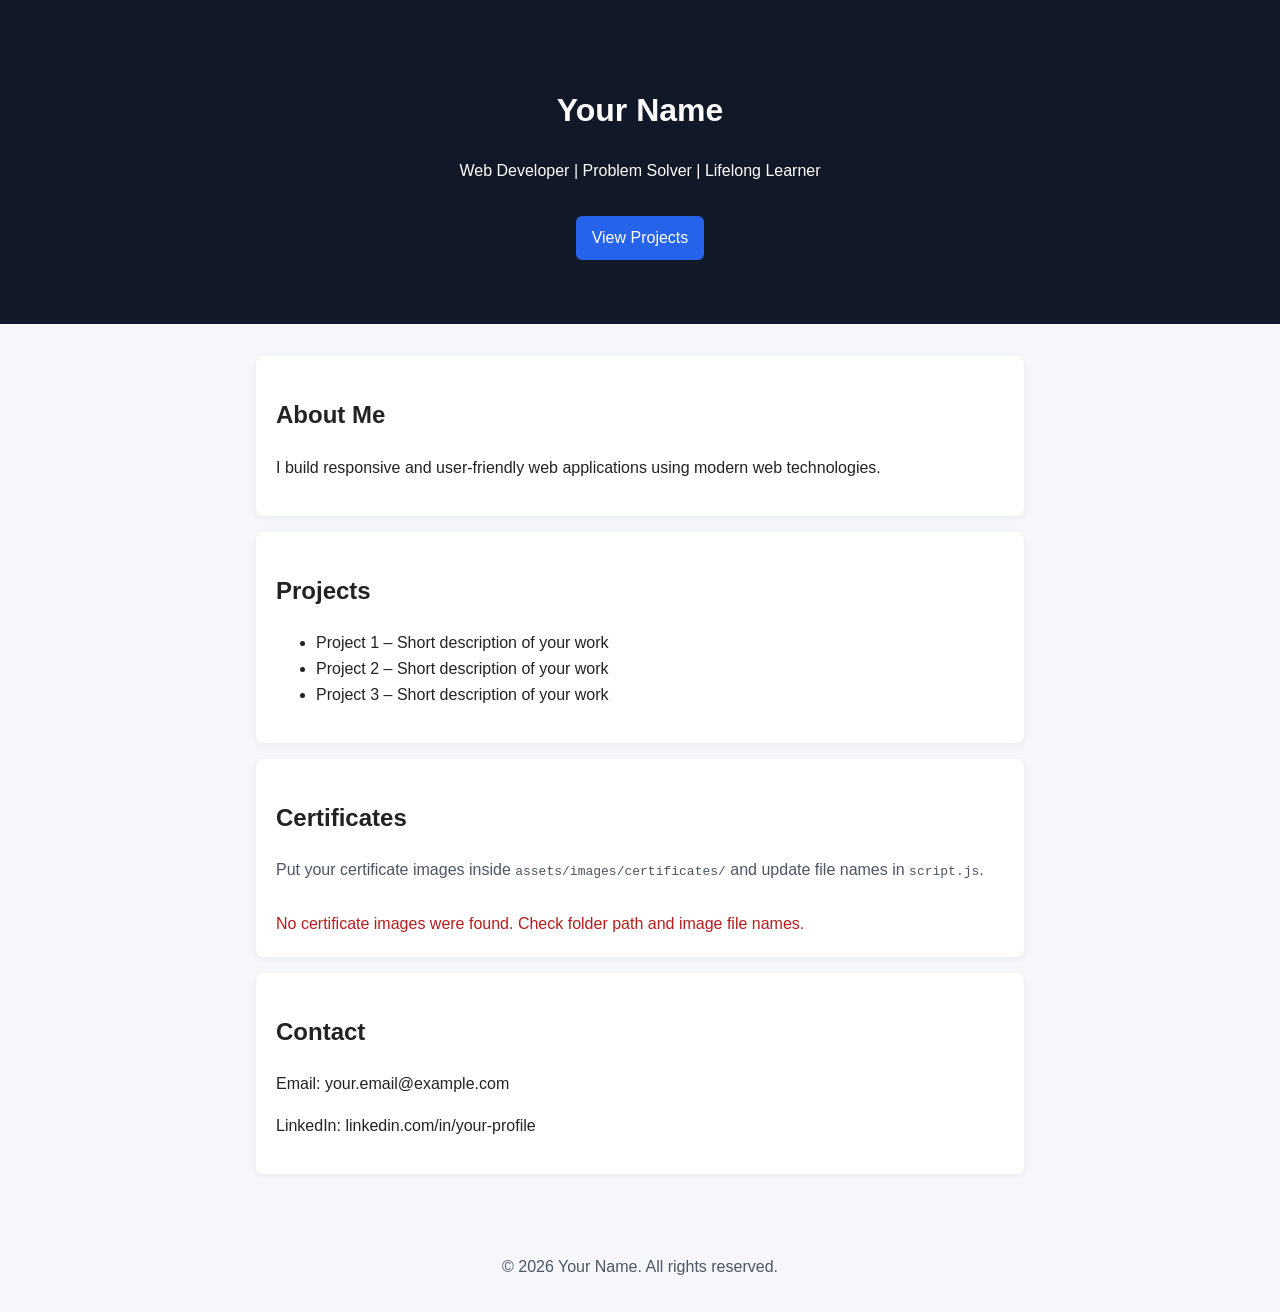
==== index.html @ fcb774af "fix: use dedicated certificate images folder and dynamic loading Co-authored-by: w3-sahilkumar <2893" ====
<!DOCTYPE html>
<html lang="en">
  <head>
    <meta charset="UTF-8" />
    <meta name="viewport" content="width=device-width, initial-scale=1.0" />
    <title>My Portfolio</title>
    <link rel="stylesheet" href="style.css" />
  </head>
  <body>
    <header class="hero">
      <h1>Your Name</h1>
      <p>Web Developer | Problem Solver | Lifelong Learner</p>
      <a class="button" href="#projects">View Projects</a>
    </header>

    <main>
      <section id="about" class="section">
        <h2>About Me</h2>
        <p>
          I build responsive and user-friendly web applications using modern web
          technologies.
        </p>
      </section>

      <section id="projects" class="section">
        <h2>Projects</h2>
        <ul>
          <li>Project 1 – Short description of your work</li>
          <li>Project 2 – Short description of your work</li>
          <li>Project 3 – Short description of your work</li>
        </ul>
      </section>

      <section id="certificates" class="section">
        <h2>Certificates</h2>
        <p class="certificate-note">
          Put your certificate images inside
          <code>assets/images/certificates/</code> and update file names in
          <code>script.js</code>.
        </p>
        <div id="certificate-list" class="certificate-list"></div>
        <p id="certificate-empty" class="certificate-empty" hidden>
          No certificate images were found. Check folder path and image file
          names.
        </p>
      </section>

      <section id="contact" class="section">
        <h2>Contact</h2>
        <p>Email: your.email@example.com</p>
        <p>LinkedIn: linkedin.com/in/your-profile</p>
      </section>
    </main>

    <footer>
      <p>&copy; <span id="year"></span> Your Name. All rights reserved.</p>
    </footer>

    <script src="script.js"></script>
  </body>
</html>
---- style.css ----
:root {
  color-scheme: light;
}

* {
  box-sizing: border-box;
}

body {
  margin: 0;
  font-family: Arial, sans-serif;
  line-height: 1.6;
  color: #222;
  background: #f6f7fb;
}

.hero {
  text-align: center;
  padding: 4rem 1rem;
  background: #111827;
  color: #fff;
}

.button {
  display: inline-block;
  margin-top: 1rem;
  padding: 0.6rem 1rem;
  background: #2563eb;
  color: #fff;
  text-decoration: none;
  border-radius: 6px;
}

main {
  max-width: 800px;
  margin: 0 auto;
  padding: 2rem 1rem;
}

.section {
  background: #fff;
  padding: 1.25rem;
  border-radius: 8px;
  margin-bottom: 1rem;
  box-shadow: 0 2px 8px rgba(0, 0, 0, 0.05);
}

.certificate-image {
  width: 100%;
  max-width: 700px;
  height: auto;
  display: block;
  margin-top: 0.75rem;
  border: 1px solid #d1d5db;
  border-radius: 8px;
}

.certificate-note {
  margin: 0.5rem 0 1rem;
  color: #4b5563;
}

.certificate-list {
  display: grid;
  gap: 1rem;
}

.certificate-empty {
  margin: 0.75rem 0 0;
  color: #b91c1c;
}

footer {
  text-align: center;
  padding: 1rem;
  color: #4b5563;
}
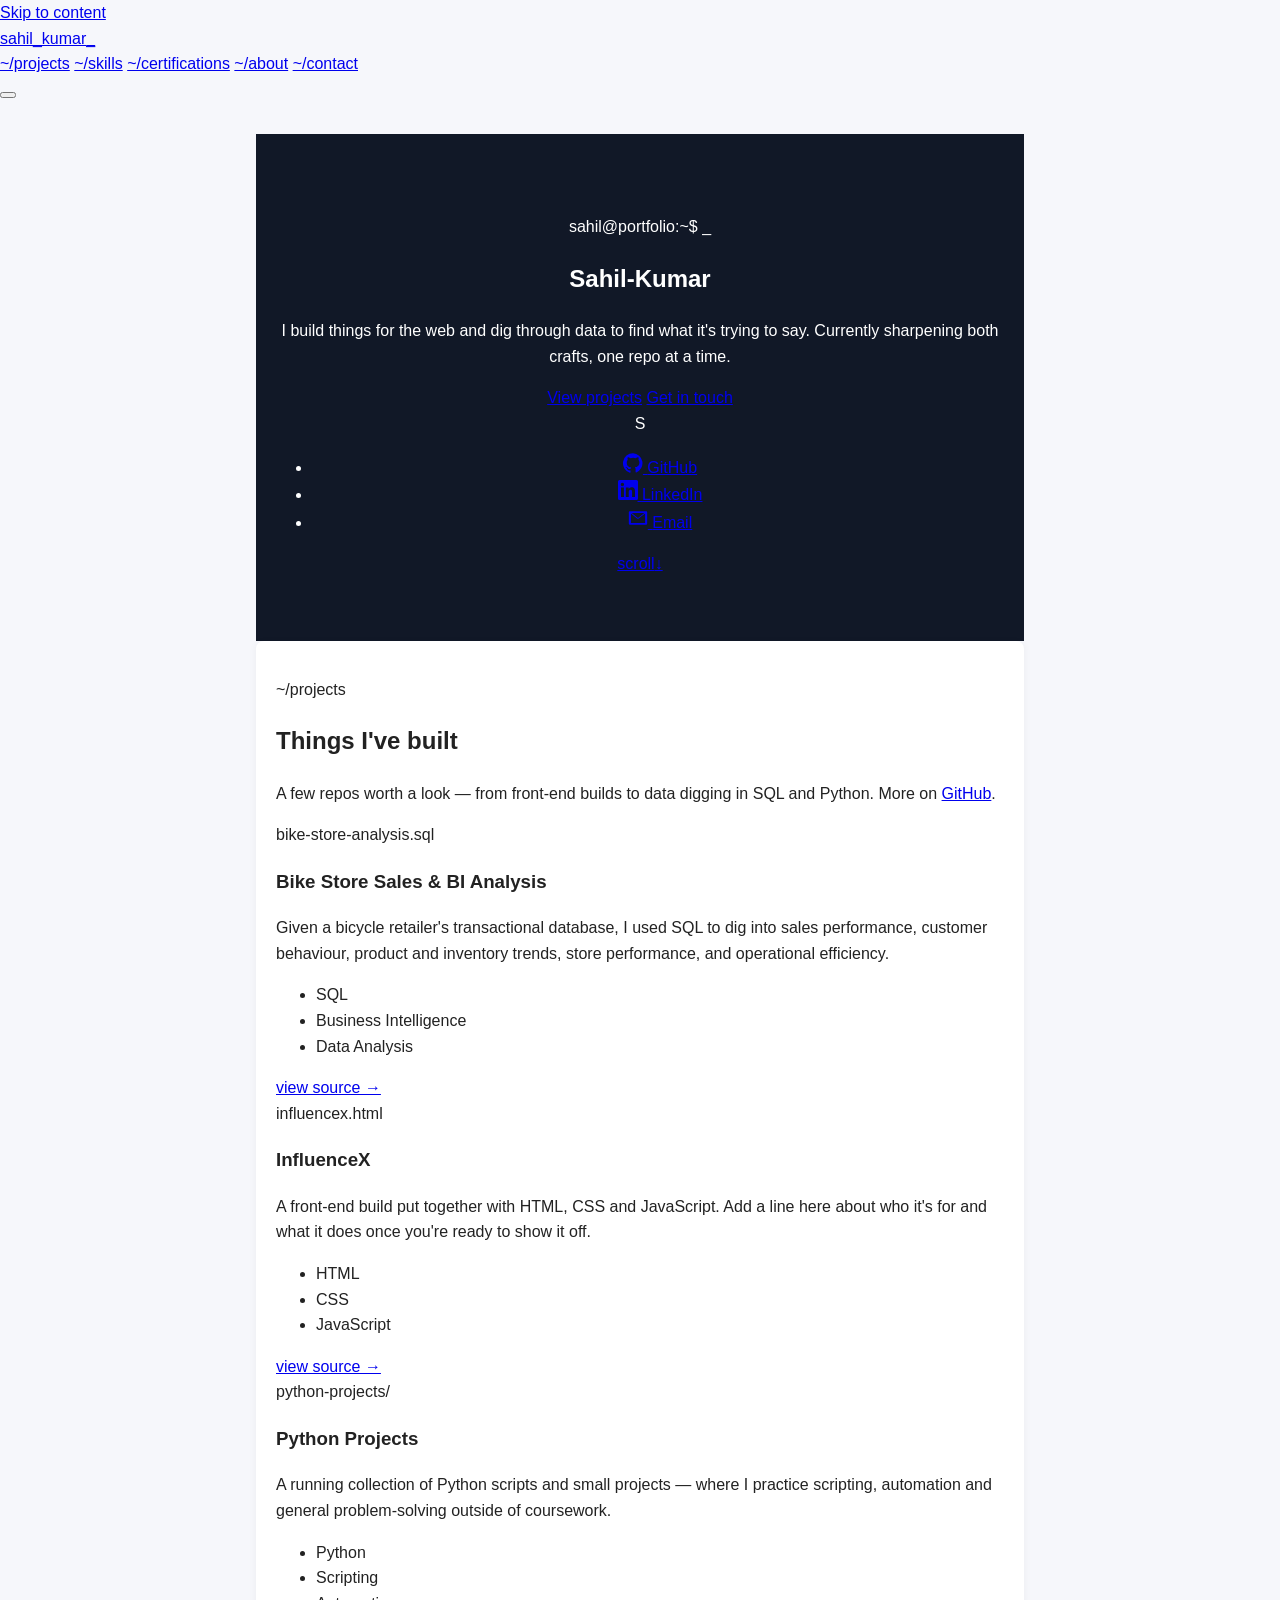
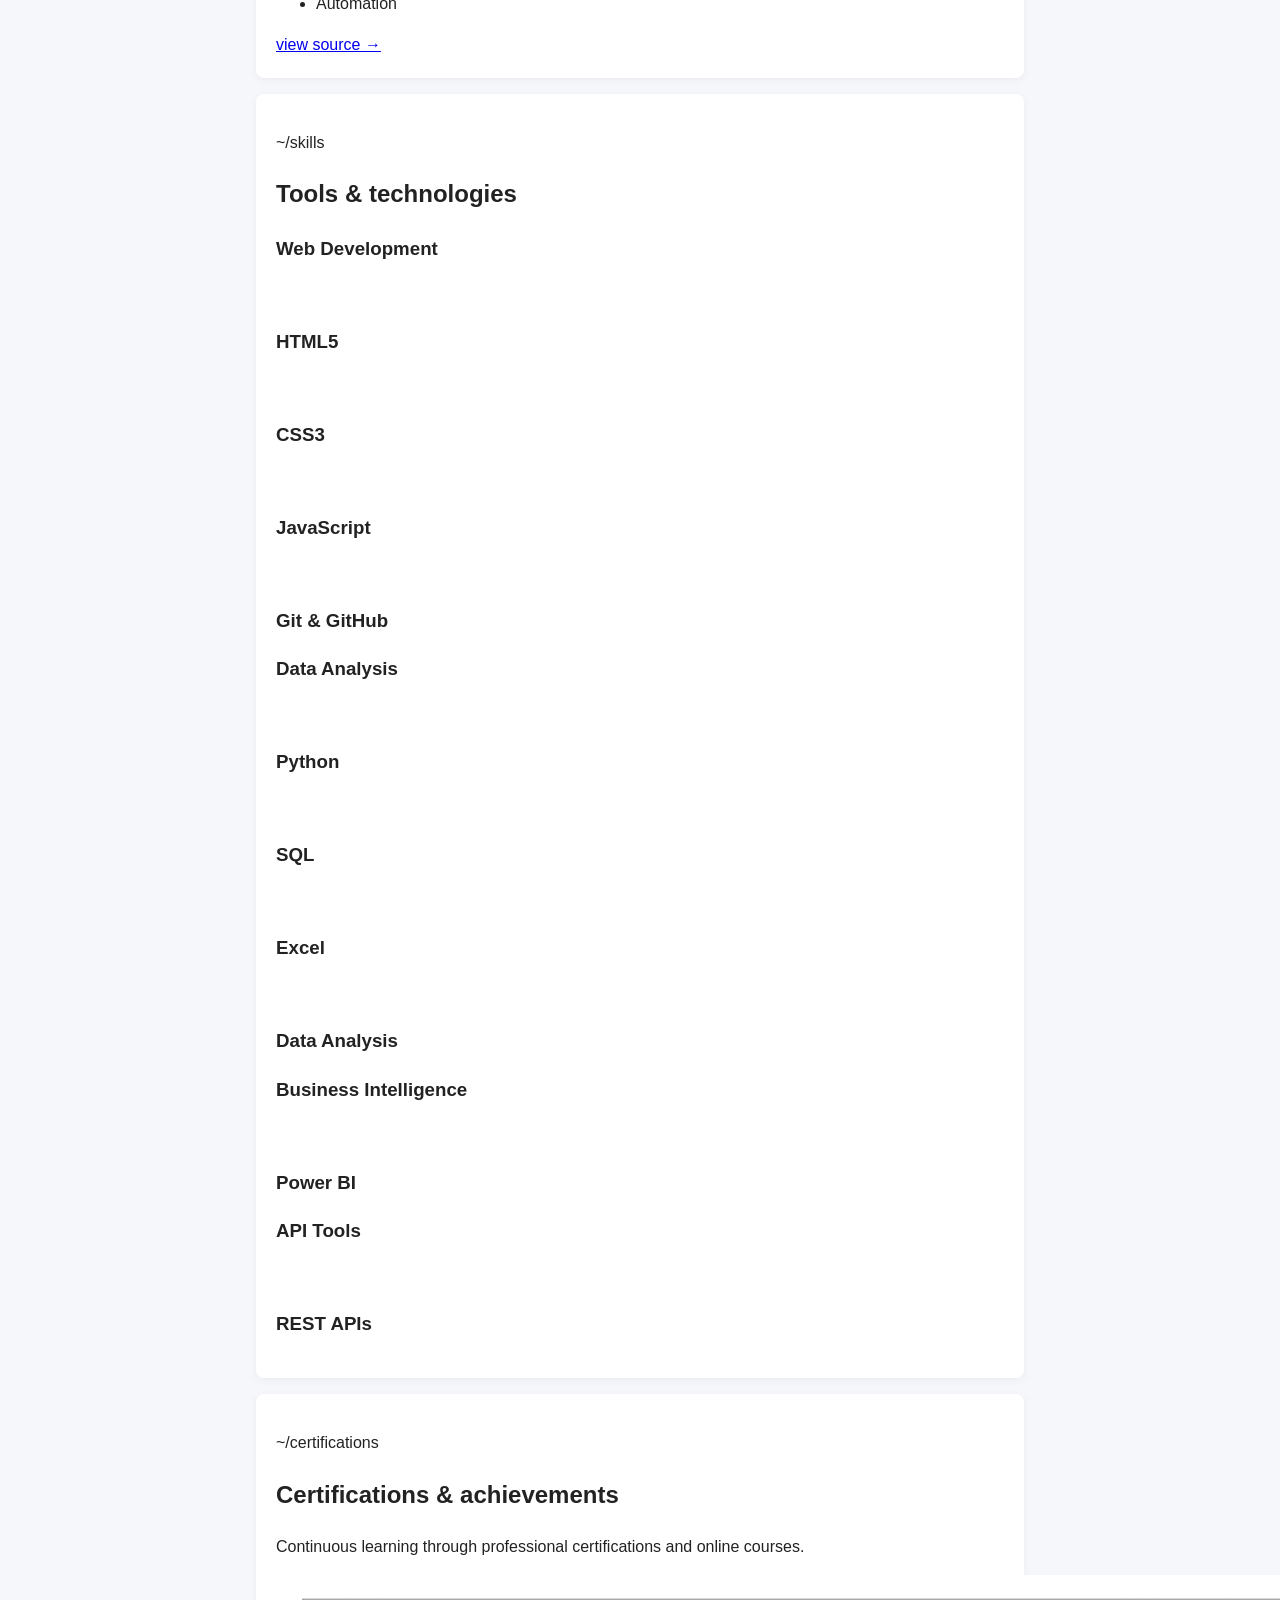
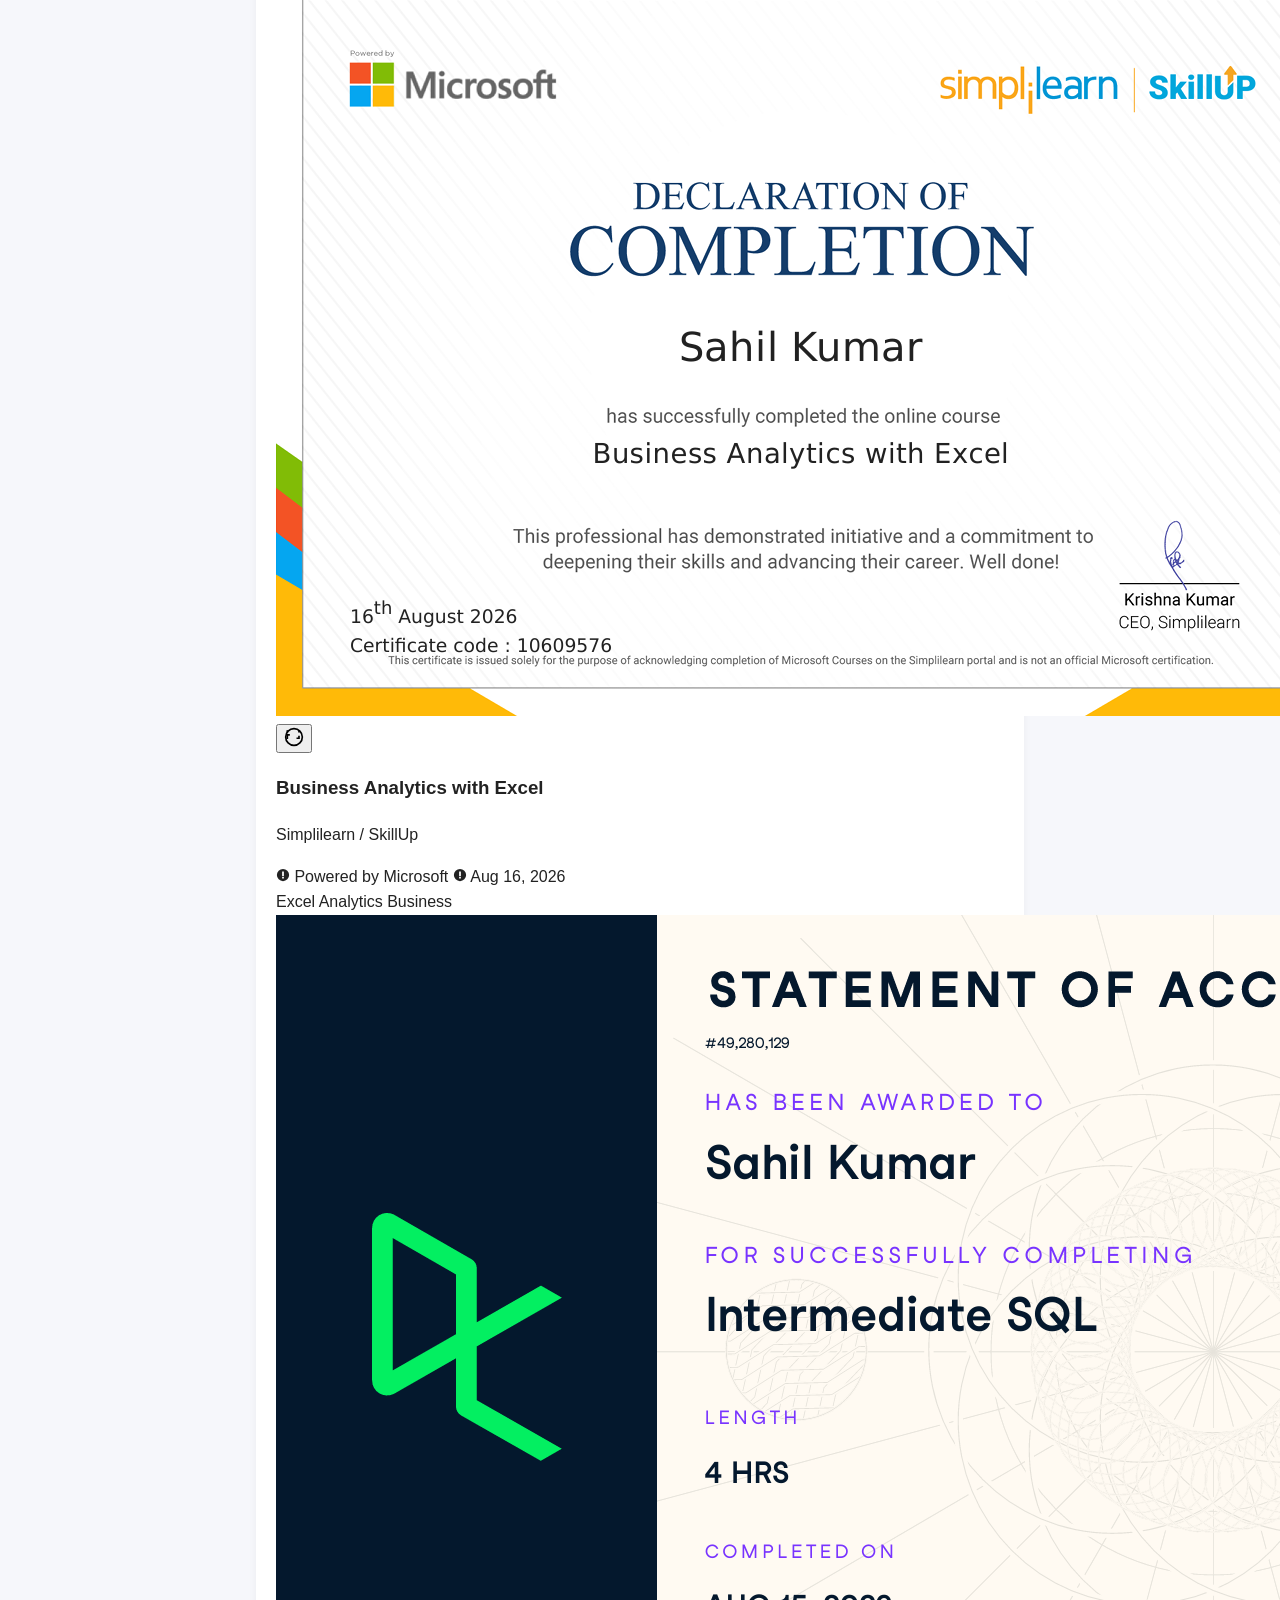
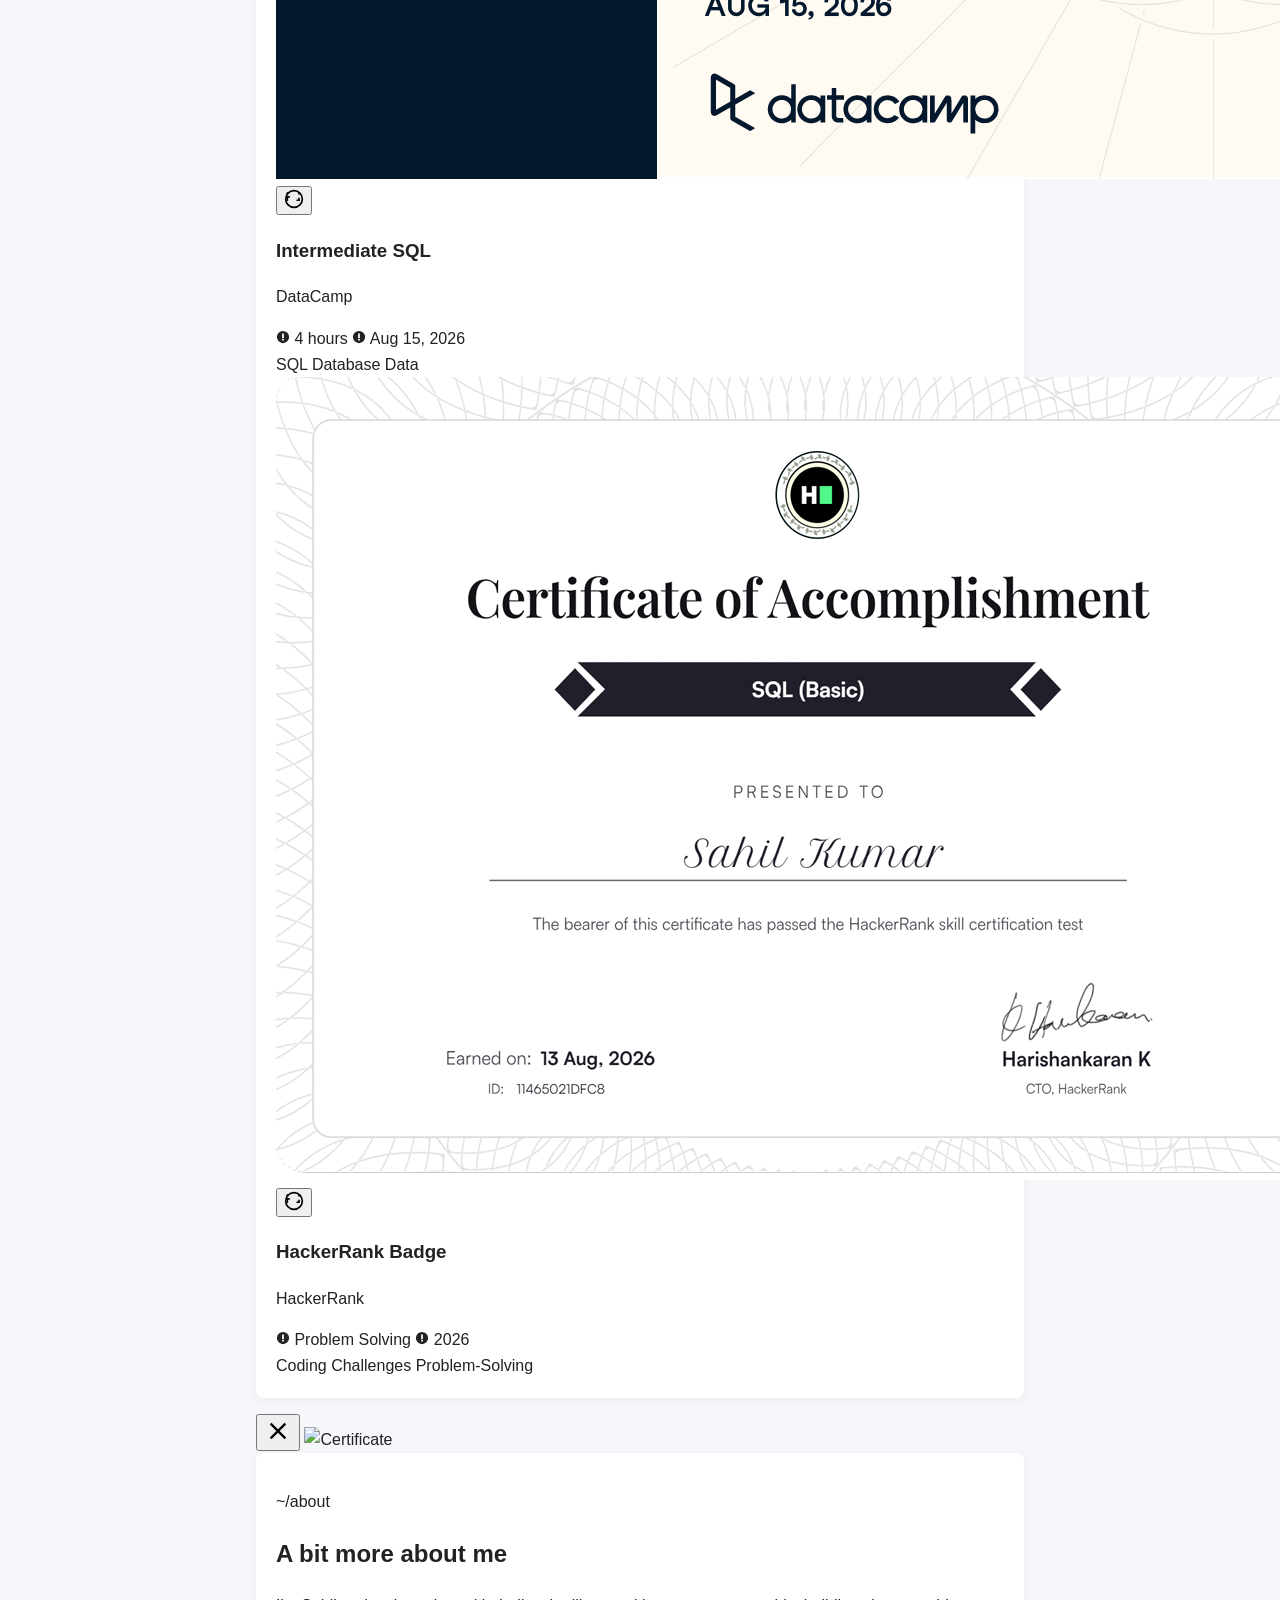
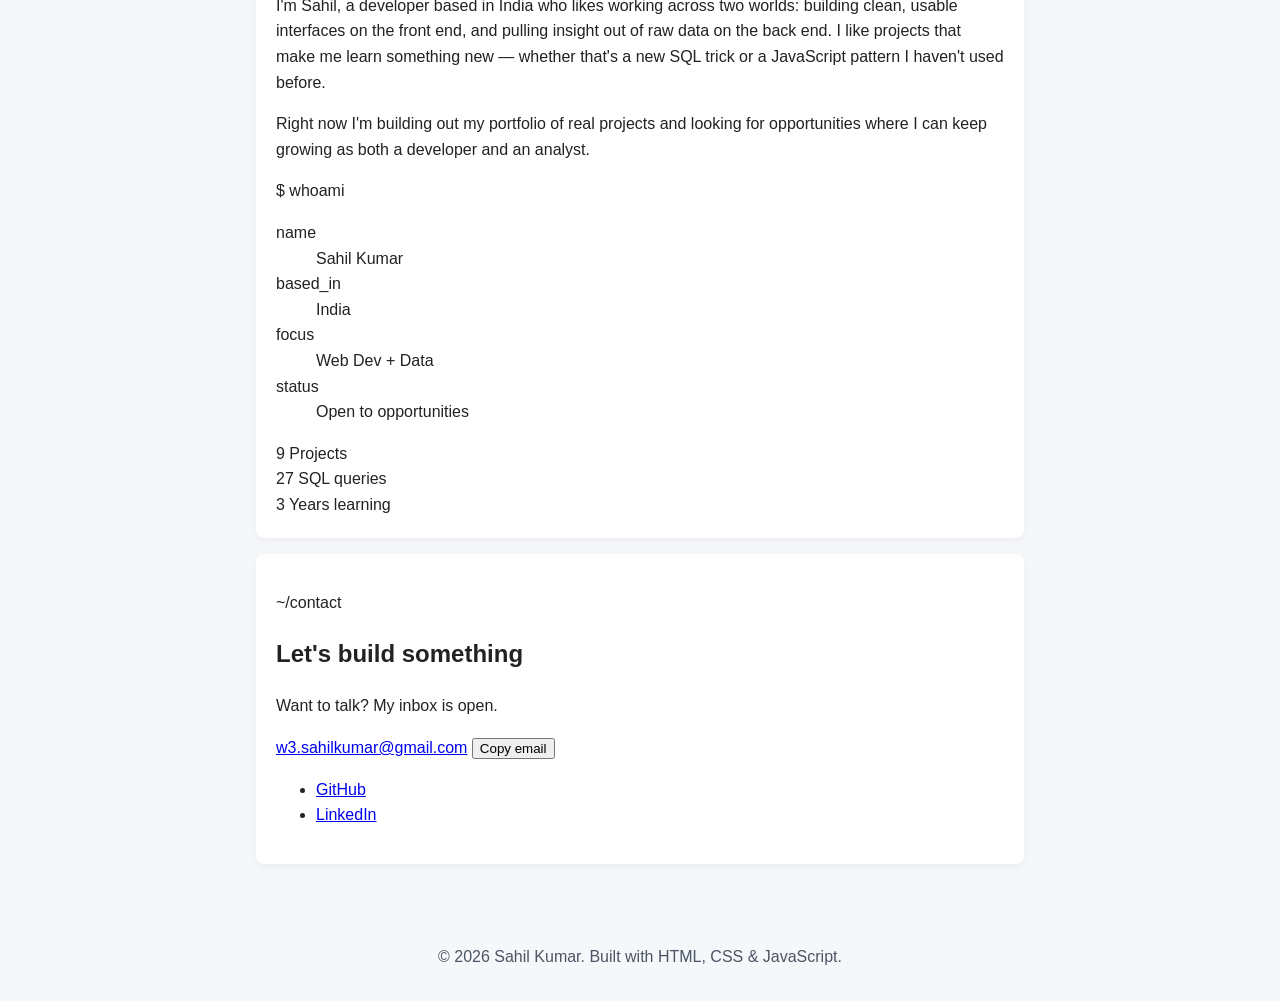
==== commit ee0e23cd: "Update index.html" ====
--- a/index.html
+++ b/index.html
@@ -1,61 +1,499 @@
-<!DOCTYPE html>
-<html lang="en">
-  <head>
-    <meta charset="UTF-8" />
-    <meta name="viewport" content="width=device-width, initial-scale=1.0" />
-    <title>My Portfolio</title>
-    <link rel="stylesheet" href="style.css" />
-  </head>
-  <body>
-    <header class="hero">
-      <h1>Your Name</h1>
-      <p>Web Developer | Problem Solver | Lifelong Learner</p>
-      <a class="button" href="#projects">View Projects</a>
-    </header>
-
-    <main>
-      <section id="about" class="section">
-        <h2>About Me</h2>
-        <p>
-          I build responsive and user-friendly web applications using modern web
-          technologies.
-        </p>
-      </section>
-
-      <section id="projects" class="section">
-        <h2>Projects</h2>
-        <ul>
-          <li>Project 1 – Short description of your work</li>
-          <li>Project 2 – Short description of your work</li>
-          <li>Project 3 – Short description of your work</li>
-        </ul>
-      </section>
-
-      <section id="certificates" class="section">
-        <h2>Certificates</h2>
-        <p class="certificate-note">
-          Put your certificate images inside
-          <code>assets/images/certificates/</code> and update file names in
-          <code>script.js</code>.
-        </p>
-        <div id="certificate-list" class="certificate-list"></div>
-        <p id="certificate-empty" class="certificate-empty" hidden>
-          No certificate images were found. Check folder path and image file
-          names.
-        </p>
-      </section>
-
-      <section id="contact" class="section">
-        <h2>Contact</h2>
-        <p>Email: your.email@example.com</p>
-        <p>LinkedIn: linkedin.com/in/your-profile</p>
-      </section>
-    </main>
-
-    <footer>
-      <p>&copy; <span id="year"></span> Your Name. All rights reserved.</p>
-    </footer>
-
-    <script src="script.js"></script>
-  </body>
-</html>
+<!DOCTYPE html>
+<html lang="en">
+<head>
+  <meta charset="UTF-8" />
+  <meta name="viewport" content="width=device-width, initial-scale=1.0" />
+  <title>Sahil Kumar — Data Enthusiast</title>
+  <meta name="description" content="Portfolio of Sahil Kumar — web developer and aspiring data analyst. Projects in HTML, Python and SQL." />
+
+  <!-- Fonts: Space Grotesk (display), Inter (body), IBM Plex Mono (terminal / labels) -->
+  <link rel="preconnect" href="https://fonts.googleapis.com">
+  <link rel="preconnect" href="https://fonts.gstatic.com" crossorigin>
+  <link href="https://fonts.googleapis.com/css2?family=Space+Grotesk:wght@500;600;700&family=Inter:wght@400;500;600&family=IBM+Plex+Mono:wght@400;500;600&display=swap" rel="stylesheet">
+
+  <link rel="icon" type="image/png" href="favicon.png" />
+  <link rel="apple-touch-icon" href="favicon.png" />
+  <link rel="stylesheet" href="style.css" />
+</head>
+<body>
+
+  <!-- Skip link for keyboard / screen-reader users -->
+  <a class="skip-link" href="#main">Skip to content</a>
+
+  <!-- ============ NAV ============ -->
+  <header class="nav" id="nav">
+    <div class="nav__inner">
+      <a href="#top" class="nav__logo" aria-label="Sahil Kumar, back to top">sahil_kumar<span class="cursor">_</span></a>
+
+      <nav class="nav__links" id="navLinks" aria-label="Primary">
+        <a href="#projects" class="nav__link">~/projects</a>
+        <a href="#skills" class="nav__link">~/skills</a>
+        <a href="#certifications" class="nav__link">~/certifications</a>
+        <a href="#about" class="nav__link">~/about</a>
+        <a href="#contact" class="nav__link">~/contact</a>
+      </nav>
+
+      <button class="nav__toggle" id="navToggle" aria-expanded="false" aria-controls="navLinks" aria-label="Toggle menu">
+        <span></span><span></span><span></span>
+      </button>
+    </div>
+  </header>
+
+  <main id="main">
+
+    <!-- ============ HERO ============ -->
+    <section class="hero" id="top">
+      <div class="hero__inner">
+        <div class="hero__content">
+          <p class="hero__prompt font-mono">
+            <span class="hero__prompt-user">sahil@portfolio</span><span class="hero__prompt-sep">:~$</span>
+            <span id="typedRole"></span><span class="cursor cursor--blink" aria-hidden="true">_</span>
+          </p>
+
+          <h1 class="hero__name">Sahil-Kumar</h1>
+
+          <p class="hero__tagline">
+            I build things for the web and dig through data to find what it's
+            trying to say. Currently sharpening both crafts, one repo at a time.
+          </p>
+
+          <div class="hero__actions">
+            <a href="#projects" class="btn btn--primary">View projects</a>
+            <a href="#contact" class="btn btn--ghost">Get in touch</a>
+          </div>
+        </div>
+
+        <div class="hero__visual reveal" aria-label="Profile picture section">
+          <div class="profile-card" aria-label="Sahil Kumar monogram placeholder">
+            <div class="profile-glow"></div>
+            <div class="profile-monogram" aria-hidden="true">S</div>
+          </div>
+        </div>
+      </div>
+
+      <div class="hero__footer">
+        <ul class="social-row" aria-label="Social links">
+          <li>
+            <a href="https://github.com/w3-sahilkumar" target="_blank" rel="noopener noreferrer" aria-label="GitHub profile">
+              <svg viewBox="0 0 24 24" width="20" height="20" aria-hidden="true"><path fill="currentColor" d="M12 .3a12 12 0 0 0-3.8 23.4c.6.1.8-.3.8-.6v-2.2c-3.3.7-4-1.6-4-1.6-.6-1.4-1.4-1.8-1.4-1.8-1.1-.8.1-.8.1-.8 1.2.1 1.9 1.3 1.9 1.3 1.1 1.9 2.9 1.3 3.6 1 .1-.8.4-1.3.7-1.6-2.6-.3-5.4-1.4-5.4-6a4.6 4.6 0 0 1 1.2-3.2 4.3 4.3 0 0 1 .1-3.2s1-.3 3.3 1.2a11.3 11.3 0 0 1 6 0c2.3-1.5 3.3-1.2 3.3-1.2.6 1.6.2 2.7.1 3 .8.8 1.2 1.9 1.2 3.2 0 4.6-2.8 5.7-5.5 6 .5.4.9 1.1.9 2.3v3.3c0 .3.2.7.8.6A12 12 0 0 0 12 .3Z"/></svg>
+              <span class="sr-only">GitHub</span>
+            </a>
+          </li>
+          <li>
+            <a href="https://www.linkedin.com/in/sahil-kumar-87b26b245/" target="_blank" rel="noopener noreferrer" aria-label="LinkedIn profile">
+              <svg viewBox="0 0 24 24" width="20" height="20" aria-hidden="true"><path fill="currentColor" d="M20.4 20.4h-3.5v-5.6c0-1.3 0-3-1.9-3s-2.1 1.4-2.1 2.9v5.7H9.4V9h3.4v1.6h.1a3.7 3.7 0 0 1 3.3-1.8c3.5 0 4.2 2.3 4.2 5.4v6.2ZM5.3 7.4a2 2 0 1 1 0-4.1 2 2 0 0 1 0 4Zm1.8 13H3.6V9h3.5v11.4ZM22.2 0H1.8A1.8 1.8 0 0 0 0 1.8v20.4A1.8 1.8 0 0 0 1.8 24h20.4a1.8 1.8 0 0 0 1.8-1.8V1.8A1.8 1.8 0 0 0 22.2 0Z"/></svg>
+              <span class="sr-only">LinkedIn</span>
+            </a>
+          </li>
+          <li>
+            <a href="mailto:w3.sahilkumar@gmail.com" aria-label="Send an email">
+              <svg viewBox="0 0 24 24" width="20" height="20" aria-hidden="true"><path fill="currentColor" d="M2 4h20a1 1 0 0 1 1 1v14a1 1 0 0 1-1 1H2a1 1 0 0 1-1-1V5a1 1 0 0 1 1-1Zm1.5 2.7V18h17V6.7l-8.1 6.1a1 1 0 0 1-1.2 0l-7.7-6.1Zm1-.7 7.5 6 7.6-6H4.5Z"/></svg>
+              <span class="sr-only">Email</span>
+            </a>
+          </li>
+        </ul>
+
+        <a href="#projects" class="scroll-cue font-mono" aria-hidden="true">scroll<span class="scroll-cue__arrow">↓</span></a>
+      </div>
+    </section>
+
+    <!-- ============ PROJECTS ============ -->
+    <section class="section" id="projects">
+      <div class="section__inner">
+        <p class="eyebrow font-mono">~/projects</p>
+        <h2 class="section__title">Things I've built</h2>
+        <p class="section__lede">
+          A few repos worth a look — from front-end builds to data digging in
+          SQL and Python. More on <a href="https://github.com/w3-sahilkumar" target="_blank" rel="noopener noreferrer">GitHub</a>.
+        </p>
+
+        <div class="project-grid">
+
+          <!-- Project 1 -->
+          <article class="project-card reveal">
+            <div class="project-card__bar">
+              <span class="dot dot--red"></span><span class="dot dot--amber"></span><span class="dot dot--green"></span>
+              <span class="project-card__filename font-mono">bike-store-analysis.sql</span>
+            </div>
+            <div class="project-card__body">
+              <h3 class="project-card__title">Bike Store Sales &amp; BI Analysis</h3>
+              <p class="project-card__desc">
+                Given a bicycle retailer's transactional database, I used SQL
+                to dig into sales performance, customer behaviour, product
+                and inventory trends, store performance, and operational
+                efficiency.
+              </p>
+              <ul class="tag-list" aria-label="Technologies used">
+                <li class="tag">SQL</li>
+                <li class="tag">Business Intelligence</li>
+                <li class="tag">Data Analysis</li>
+              </ul>
+              <a class="project-card__link font-mono" href="https://github.com/w3-sahilkumar/Bike-Store-Sales-and-Business-Intelligence-Analysis" target="_blank" rel="noopener noreferrer">
+                view source →
+              </a>
+            </div>
+          </article>
+
+          <!-- Project 2 -->
+          <article class="project-card reveal">
+            <div class="project-card__bar">
+              <span class="dot dot--red"></span><span class="dot dot--amber"></span><span class="dot dot--green"></span>
+              <span class="project-card__filename font-mono">influencex.html</span>
+            </div>
+            <div class="project-card__body">
+              <h3 class="project-card__title">InfluenceX</h3>
+              <p class="project-card__desc">
+                <!-- EDIT: swap in a real description of what this project does -->
+                A front-end build put together with HTML, CSS and
+                JavaScript. Add a line here about who it's for and what it
+                does once you're ready to show it off.
+              </p>
+              <ul class="tag-list" aria-label="Technologies used">
+                <li class="tag">HTML</li>
+                <li class="tag">CSS</li>
+                <li class="tag">JavaScript</li>
+              </ul>
+              <a class="project-card__link font-mono" href="https://github.com/w3-sahilkumar/influencex" target="_blank" rel="noopener noreferrer">
+                view source →
+              </a>
+            </div>
+          </article>
+
+          <!-- Project 3 -->
+          <article class="project-card reveal">
+            <div class="project-card__bar">
+              <span class="dot dot--red"></span><span class="dot dot--amber"></span><span class="dot dot--green"></span>
+              <span class="project-card__filename font-mono">python-projects/</span>
+            </div>
+            <div class="project-card__body">
+              <h3 class="project-card__title">Python Projects</h3>
+              <p class="project-card__desc">
+                A running collection of Python scripts and small projects —
+                where I practice scripting, automation and general
+                problem-solving outside of coursework.
+              </p>
+              <ul class="tag-list" aria-label="Technologies used">
+                <li class="tag">Python</li>
+                <li class="tag">Scripting</li>
+                <li class="tag">Automation</li>
+              </ul>
+              <a class="project-card__link font-mono" href="https://github.com/w3-sahilkumar/python-projects" target="_blank" rel="noopener noreferrer">
+                view source →
+              </a>
+            </div>
+          </article>
+
+          <!--
+            EDIT: to add another project card, copy an <article class="project-card reveal">
+            block above and update the filename, title, description, tags and link.
+          -->
+
+        </div>
+      </div>
+    </section>
+
+    <!-- ============ SKILLS ============ -->
+    <section class="section section--muted" id="skills">
+      <div class="section__inner">
+        <p class="eyebrow font-mono">~/skills</p>
+        <h2 class="section__title">Tools &amp; technologies</h2>
+
+        <div class="tools-grid">
+          <h3 class="tools-group-title">Web Development</h3>
+          <div class="tool-card reveal">
+            <div class="tool-card__icon">
+              <img src="https://cdn.simpleicons.org/html5/E34F26" alt="" aria-hidden="true" />
+            </div>
+            <h3 class="tool-card__name">HTML5</h3>
+          </div>
+
+          <div class="tool-card reveal">
+            <div class="tool-card__icon">
+              <img src="https://cdn.jsdelivr.net/gh/devicons/devicon@latest/icons/css3/css3-original.svg" alt="" aria-hidden="true" />
+            </div>
+            <h3 class="tool-card__name">CSS3</h3>
+          </div>
+
+          <div class="tool-card reveal">
+            <div class="tool-card__icon">
+              <img src="https://cdn.simpleicons.org/javascript/F7DF1E" alt="" aria-hidden="true" />
+            </div>
+            <h3 class="tool-card__name">JavaScript</h3>
+          </div>
+
+          <div class="tool-card reveal">
+            <div class="tool-card__icon">
+              <img src="https://cdn.simpleicons.org/github/FFFFFF" alt="" aria-hidden="true" />
+            </div>
+            <h3 class="tool-card__name">Git &amp; GitHub</h3>
+          </div>
+
+          <h3 class="tools-group-title">Data Analysis</h3>
+          <div class="tool-card reveal">
+            <div class="tool-card__icon">
+              <img src="https://cdn.jsdelivr.net/gh/devicons/devicon@latest/icons/python/python-original.svg" alt="" aria-hidden="true" />
+            </div>
+            <h3 class="tool-card__name">Python</h3>
+          </div>
+
+          <div class="tool-card reveal">
+            <div class="tool-card__icon">
+              <img src="https://cdn.simpleicons.org/mysql/4479A1" alt="" aria-hidden="true" />
+            </div>
+            <h3 class="tool-card__name">SQL</h3>
+          </div>
+
+          <div class="tool-card reveal">
+            <div class="tool-card__icon">
+              <img src="https://img.icons8.com/color/96/microsoft-excel-2019--v1.png" alt="" aria-hidden="true" />
+            </div>
+            <h3 class="tool-card__name">Excel</h3>
+          </div>
+
+          <div class="tool-card reveal">
+            <div class="tool-card__icon">
+              <img src="https://cdn.simpleicons.org/pandas/6F9FD8" alt="" aria-hidden="true" />
+            </div>
+            <h3 class="tool-card__name">Data Analysis</h3>
+          </div>
+
+          <h3 class="tools-group-title">Business Intelligence</h3>
+          <div class="tool-card reveal">
+            <div class="tool-card__icon">
+              <img src="https://upload.wikimedia.org/wikipedia/commons/c/cf/New_Power_BI_Logo.svg" alt="" aria-hidden="true" />
+            </div>
+            <h3 class="tool-card__name">Power BI</h3>
+          </div>
+
+          <h3 class="tools-group-title">API Tools</h3>
+          <div class="tool-card reveal">
+            <div class="tool-card__icon">
+              <img src="https://cdn.simpleicons.org/postman/FF6C37" alt="" aria-hidden="true" />
+            </div>
+            <h3 class="tool-card__name">REST APIs</h3>
+          </div>
+        </div>
+      </div>
+    </section>
+
+    <!-- ============ CERTIFICATIONS ============ -->
+    <section class="section" id="certifications">
+      <div class="section__inner">
+        <p class="eyebrow font-mono">~/certifications</p>
+        <h2 class="section__title">Certifications &amp; achievements</h2>
+        <p class="section__lede">
+          Continuous learning through professional certifications and online courses.
+        </p>
+
+        <div class="certifications-grid">
+          <!-- Simplilearn: Business Analytics with Excel -->
+          <article class="cert-card reveal">
+            <div class="cert-card__image-container">
+              <img 
+                src="images/simplilearn-business-analytics.png" 
+                alt="Simplilearn - Business Analytics with Excel Certificate" 
+                class="cert-card__image"
+                loading="lazy"
+              />
+              <button class="cert-card__zoom-btn" aria-label="View certificate in fullscreen" title="Click to view full certificate">
+                <svg viewBox="0 0 24 24" width="20" height="20" aria-hidden="true">
+                  <path fill="currentColor" d="M17 12.5v-2h2v4h-4v-2h2zm-14-4h4v2H5v4H3v-4zm14-2h2V4h-2v2.5zM5 4v2.5H3V4h2z"/>
+                  <circle cx="12" cy="12" r="10" fill="none" stroke="currentColor" stroke-width="2"/>
+                </svg>
+              </button>
+            </div>
+            <div class="cert-card__info">
+              <h3 class="cert-card__title">Business Analytics with Excel</h3>
+              <p class="cert-card__issuer">Simplilearn / SkillUp</p>
+              <div class="cert-card__details">
+                <span class="cert-detail">
+                  <svg viewBox="0 0 16 16" width="14" height="14" aria-hidden="true"><path fill="currentColor" d="M8 1a7 7 0 1 0 0 14A7 7 0 0 0 8 1zM7 4h2v5H7V4zm0 6h2v2H7v-2z"/></svg>
+                  Powered by Microsoft
+                </span>
+                <span class="cert-detail">
+                  <svg viewBox="0 0 16 16" width="14" height="14" aria-hidden="true"><path fill="currentColor" d="M8 1a7 7 0 1 0 0 14A7 7 0 0 0 8 1zM7 4h2v5H7V4zm0 6h2v2H7v-2z"/></svg>
+                  Aug 16, 2026
+                </span>
+              </div>
+              <div class="cert-card__tags">
+                <span class="cert-badge">Excel</span>
+                <span class="cert-badge">Analytics</span>
+                <span class="cert-badge">Business</span>
+              </div>
+            </div>
+          </article>
+
+          <!-- DataCamp: Intermediate SQL -->
+          <article class="cert-card reveal">
+            <div class="cert-card__image-container">
+              <img 
+                src="images/datacamp-intermediate-sql.png" 
+                alt="DataCamp - Intermediate SQL Certificate" 
+                class="cert-card__image"
+                loading="lazy"
+              />
+              <button class="cert-card__zoom-btn" aria-label="View certificate in fullscreen" title="Click to view full certificate">
+                <svg viewBox="0 0 24 24" width="20" height="20" aria-hidden="true">
+                  <path fill="currentColor" d="M17 12.5v-2h2v4h-4v-2h2zm-14-4h4v2H5v4H3v-4zm14-2h2V4h-2v2.5zM5 4v2.5H3V4h2z"/>
+                  <circle cx="12" cy="12" r="10" fill="none" stroke="currentColor" stroke-width="2"/>
+                </svg>
+              </button>
+            </div>
+            <div class="cert-card__info">
+              <h3 class="cert-card__title">Intermediate SQL</h3>
+              <p class="cert-card__issuer">DataCamp</p>
+              <div class="cert-card__details">
+                <span class="cert-detail">
+                  <svg viewBox="0 0 16 16" width="14" height="14" aria-hidden="true"><path fill="currentColor" d="M8 1a7 7 0 1 0 0 14A7 7 0 0 0 8 1zM7 4h2v5H7V4zm0 6h2v2H7v-2z"/></svg>
+                  4 hours
+                </span>
+                <span class="cert-detail">
+                  <svg viewBox="0 0 16 16" width="14" height="14" aria-hidden="true"><path fill="currentColor" d="M8 1a7 7 0 1 0 0 14A7 7 0 0 0 8 1zM7 4h2v5H7V4zm0 6h2v2H7v-2z"/></svg>
+                  Aug 15, 2026
+                </span>
+              </div>
+              <div class="cert-card__tags">
+                <span class="cert-badge">SQL</span>
+                <span class="cert-badge">Database</span>
+                <span class="cert-badge">Data</span>
+              </div>
+            </div>
+          </article>
+
+          <!-- HackerRank -->
+          <article class="cert-card reveal">
+            <div class="cert-card__image-container">
+              <img 
+                src="images/hacker-rank.png" 
+                alt="HackerRank Certificate" 
+                class="cert-card__image"
+                loading="lazy"
+              />
+              <button class="cert-card__zoom-btn" aria-label="View certificate in fullscreen" title="Click to view full certificate">
+                <svg viewBox="0 0 24 24" width="20" height="20" aria-hidden="true">
+                  <path fill="currentColor" d="M17 12.5v-2h2v4h-4v-2h2zm-14-4h4v2H5v4H3v-4zm14-2h2V4h-2v2.5zM5 4v2.5H3V4h2z"/>
+                  <circle cx="12" cy="12" r="10" fill="none" stroke="currentColor" stroke-width="2"/>
+                </svg>
+              </button>
+            </div>
+            <div class="cert-card__info">
+              <h3 class="cert-card__title">HackerRank Badge</h3>
+              <p class="cert-card__issuer">HackerRank</p>
+              <div class="cert-card__details">
+                <span class="cert-detail">
+                  <svg viewBox="0 0 16 16" width="14" height="14" aria-hidden="true"><path fill="currentColor" d="M8 1a7 7 0 1 0 0 14A7 7 0 0 0 8 1zM7 4h2v5H7V4zm0 6h2v2H7v-2z"/></svg>
+                  Problem Solving
+                </span>
+                <span class="cert-detail">
+                  <svg viewBox="0 0 16 16" width="14" height="14" aria-hidden="true"><path fill="currentColor" d="M8 1a7 7 0 1 0 0 14A7 7 0 0 0 8 1zM7 4h2v5H7V4zm0 6h2v2H7v-2z"/></svg>
+                  2026
+                </span>
+              </div>
+              <div class="cert-card__tags">
+                <span class="cert-badge">Coding</span>
+                <span class="cert-badge">Challenges</span>
+                <span class="cert-badge">Problem-Solving</span>
+              </div>
+            </div>
+          </article>
+        </div>
+      </div>
+    </section>
+
+    <!-- Certificate Lightbox Modal -->
+    <div class="cert-modal" id="certModal">
+      <div class="cert-modal__overlay"></div>
+      <div class="cert-modal__content">
+        <button class="cert-modal__close" id="certModalClose" aria-label="Close certificate view">
+          <svg viewBox="0 0 24 24" width="28" height="28" aria-hidden="true">
+            <path fill="currentColor" d="M19 6.4L17.6 5 12 10.6 6.4 5 5 6.4 10.6 12 5 17.6 6.4 19 12 13.4 17.6 19 19 17.6 13.4 12z"/>
+          </svg>
+        </button>
+        <img id="certModalImage" src="" alt="Certificate" class="cert-modal__image" />
+      </div>
+    </div>
+
+    <!-- ============ ABOUT ============ -->
+    <section class="section" id="about">
+      <div class="section__inner section__inner--split">
+        <div class="about__text reveal">
+          <p class="eyebrow font-mono">~/about</p>
+          <h2 class="section__title">A bit more about me</h2>
+          <p>
+            I'm Sahil, a developer based in India who likes working across
+            two worlds: building clean, usable interfaces on the front end,
+            and pulling insight out of raw data on the back end. I like
+            projects that make me learn something new — whether that's a
+            new SQL trick or a JavaScript pattern I haven't used before.
+          </p>
+          <p>
+            <!-- EDIT: personalise this paragraph — studies, goals, interests -->
+            Right now I'm building out my portfolio of real projects and
+            looking for opportunities where I can keep growing as both a
+            developer and an analyst.
+          </p>
+        </div>
+
+        <aside class="about__card reveal font-mono" aria-label="Quick facts">
+          <p class="about__card-line"><span class="about__card-key">$</span> whoami</p>
+          <dl class="about__facts">
+            <div><dt>name</dt><dd>Sahil Kumar</dd></div>
+            <div><dt>based_in</dt><dd>India</dd></div>
+            <div><dt>focus</dt><dd>Web Dev + Data</dd></div>
+            <div><dt>status</dt><dd class="about__status"><span class="status-dot"></span>Open to opportunities</dd></div>
+          </dl>
+        </aside>
+      </div>
+
+      <div class="stats-grid reveal">
+        <div class="stat-item">
+          <span class="stat-number" data-target="10">0</span>
+          <span class="stat-label">Projects</span>
+        </div>
+        <div class="stat-item">
+          <span class="stat-number" data-target="30">0</span>
+          <span class="stat-label">SQL queries</span>
+        </div>
+        <div class="stat-item">
+          <span class="stat-number" data-target="3">0</span>
+          <span class="stat-label">Years learning</span>
+        </div>
+      </div>
+    </section>
+
+    <!-- ============ CONTACT ============ -->
+    <section class="section section--contact" id="contact">
+      <div class="section__inner">
+        <p class="eyebrow font-mono">~/contact</p>
+        <h2 class="section__title">Let's build something</h2>
+        <p class="section__lede">
+          Want to talk? My inbox is open.
+        </p>
+
+        <div class="contact__row">
+          <a href="mailto:w3.sahilkumar@gmail.com" class="contact__email">w3.sahilkumar@gmail.com</a>
+          <button class="copy-email-btn font-mono" type="button" aria-label="Copy email address">
+            Copy email
+          </button>
+        </div>
+
+        <ul class="social-row social-row--contact" aria-label="Social links">
+          <li>
+            <a href="https://github.com/w3-sahilkumar" target="_blank" rel="noopener noreferrer">GitHub</a>
+          </li>
+          <li>
+            <a href="https://www.linkedin.com/in/sahil-kumar-87b26b245/" target="_blank" rel="noopener noreferrer">LinkedIn</a>
+          </li>
+        </ul>
+      </div>
+    </section>
+
+  </main>
+
+  <footer class="footer">
+    <p>© <span id="year"></span> Sahil Kumar. Built with HTML, CSS &amp; JavaScript.</p>
+  </footer>
+
+  <script src="script.js"></script>
+</body>
+</html>
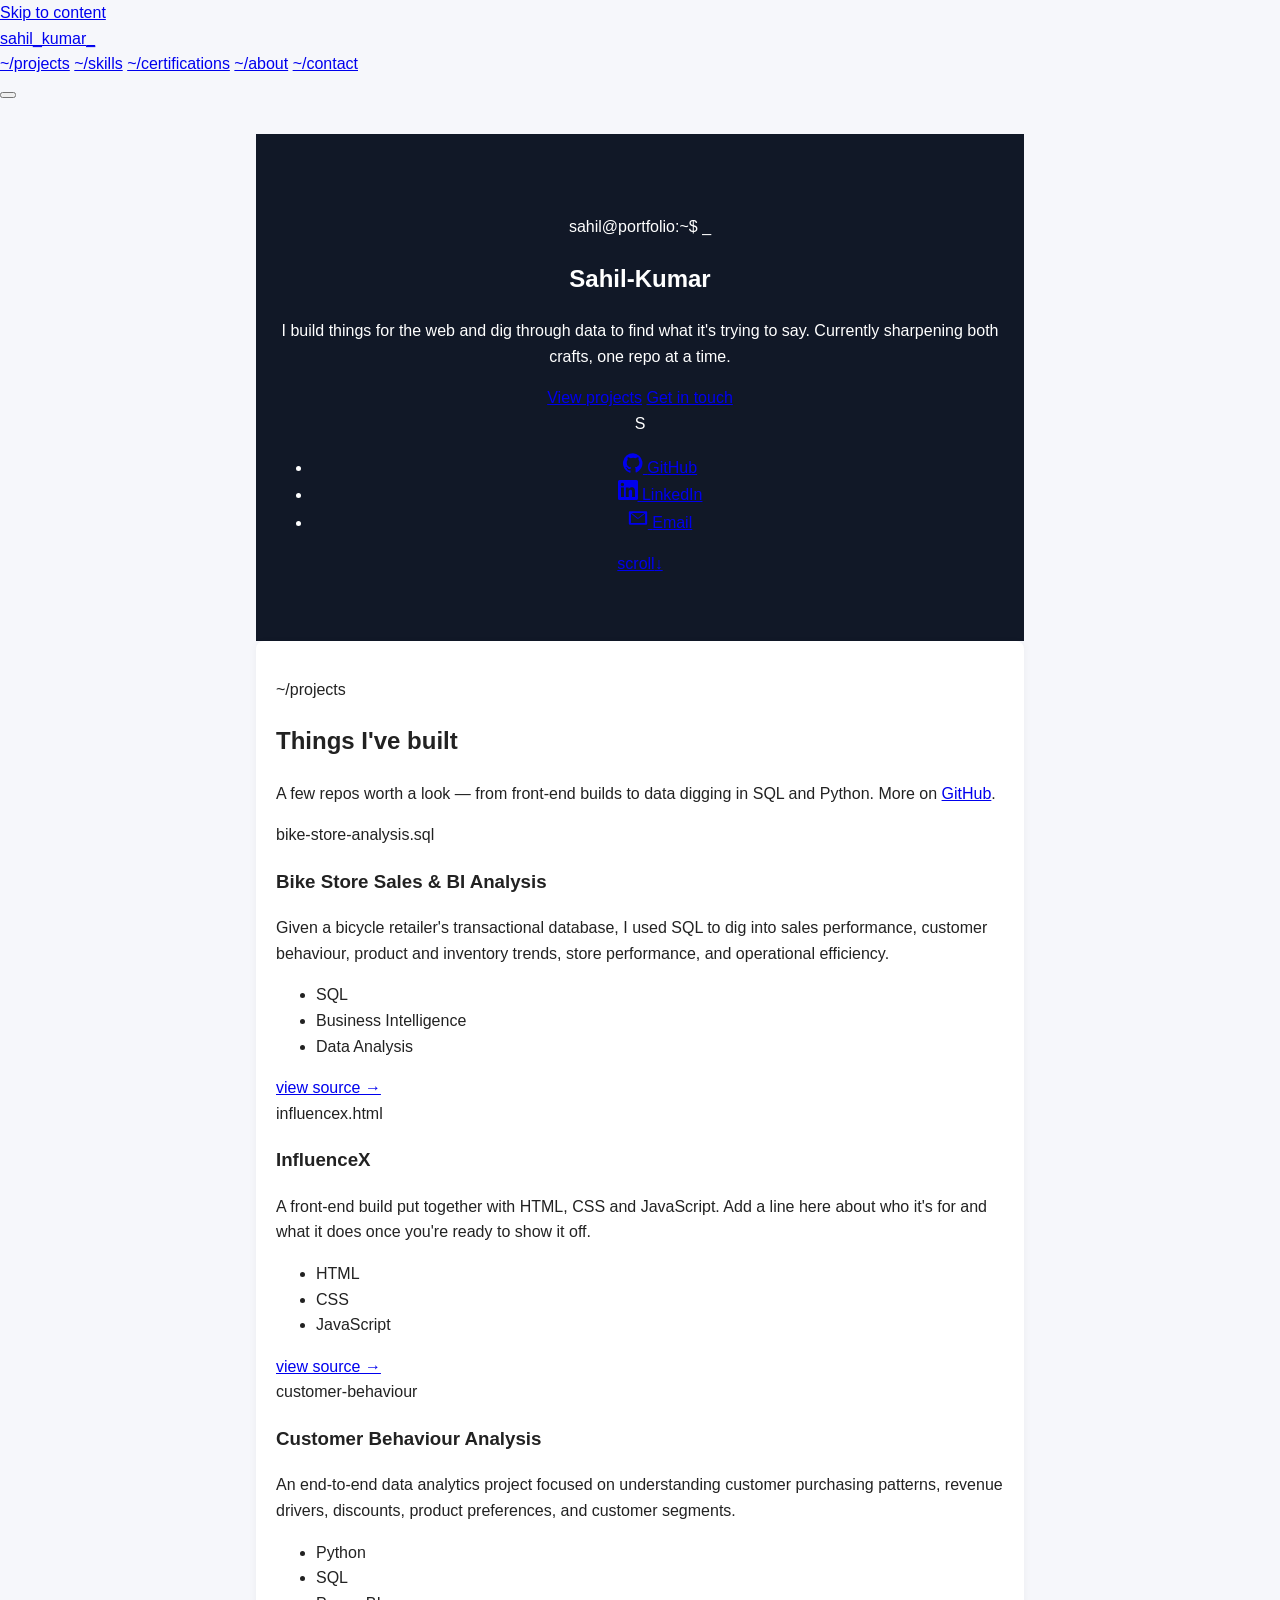
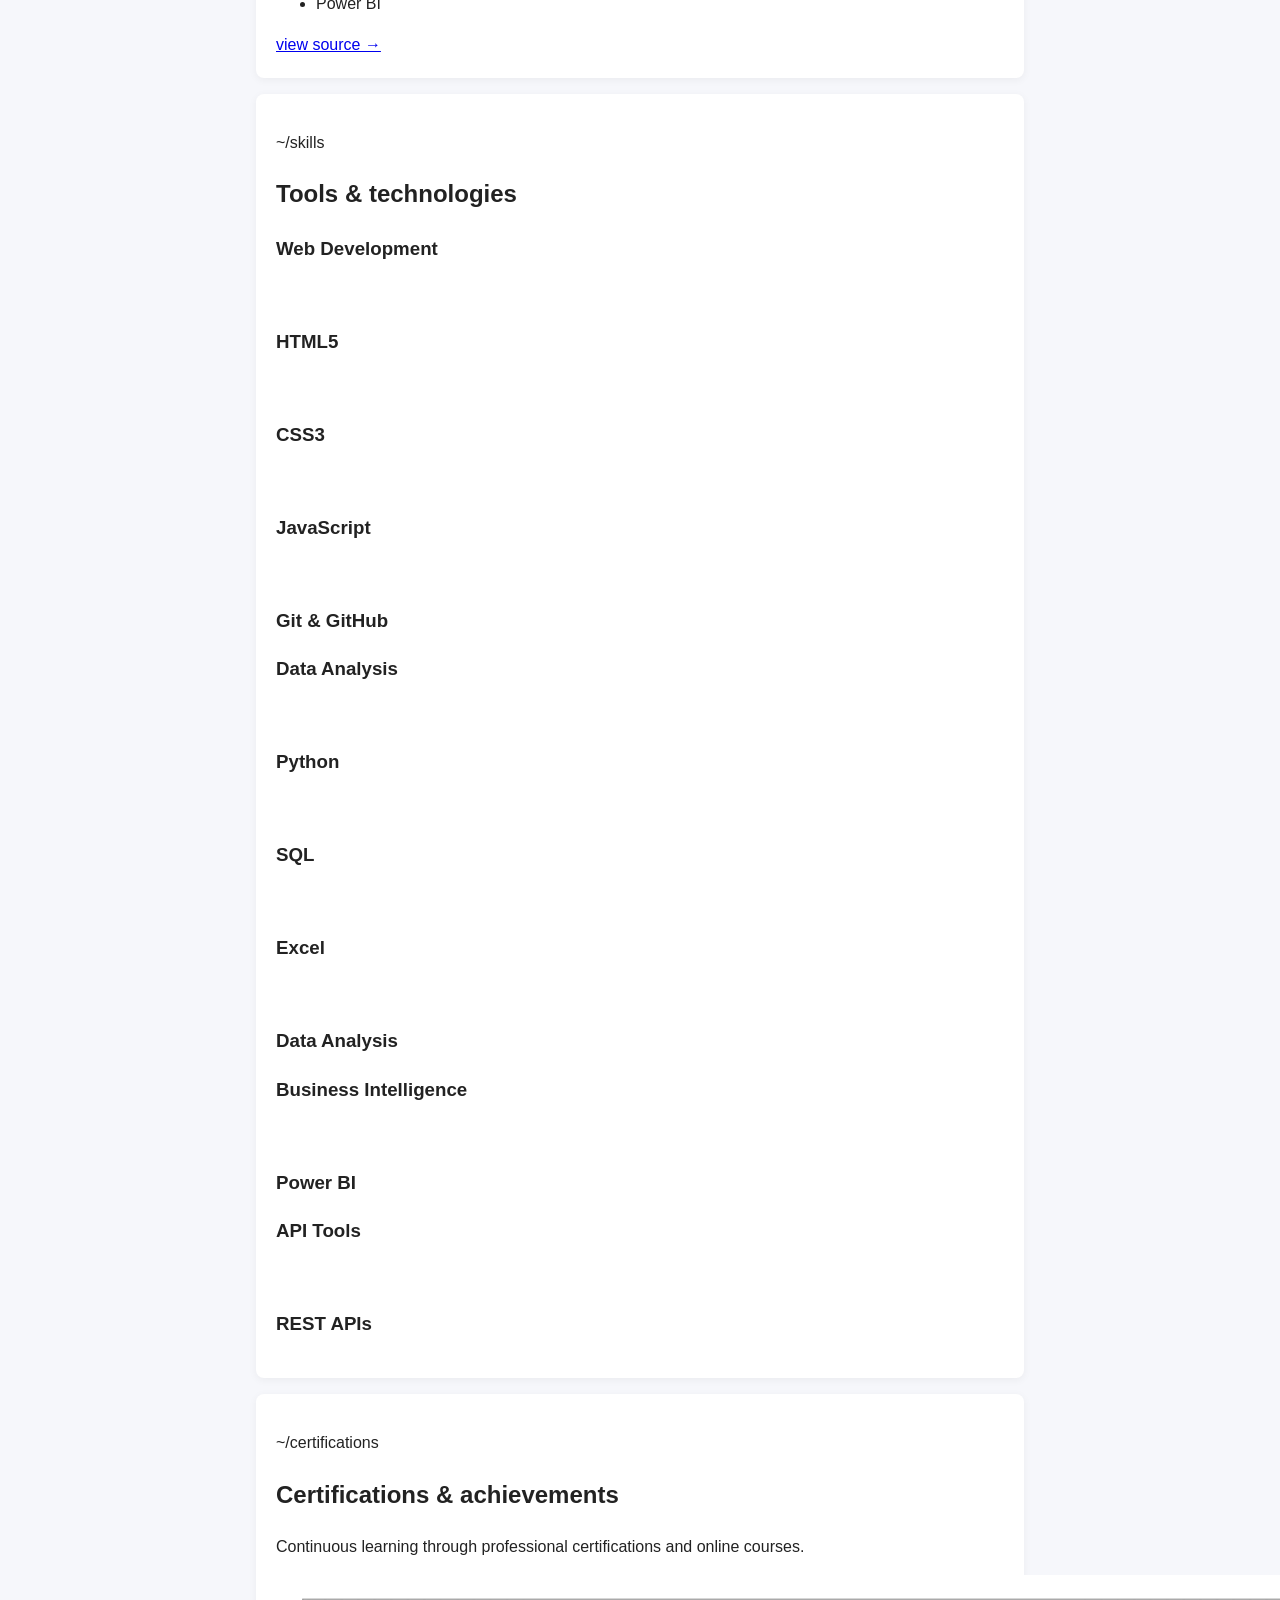
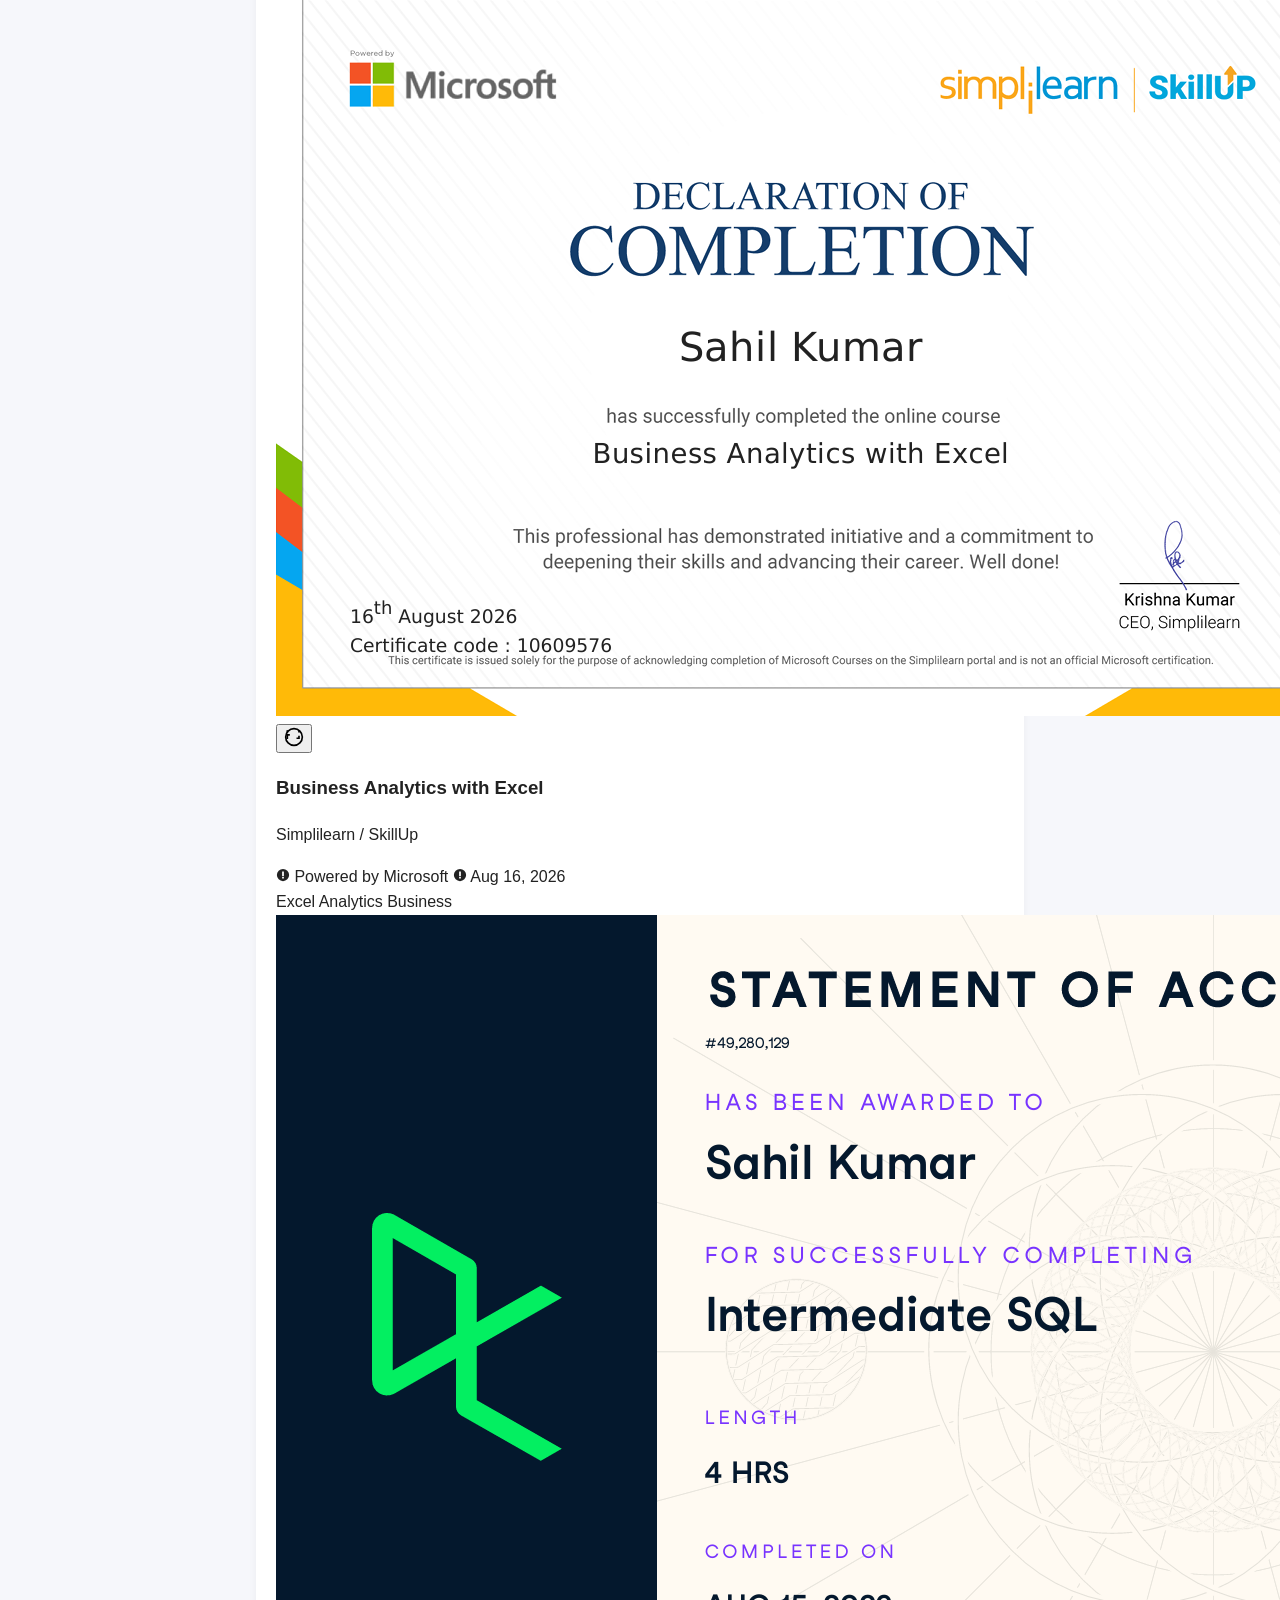
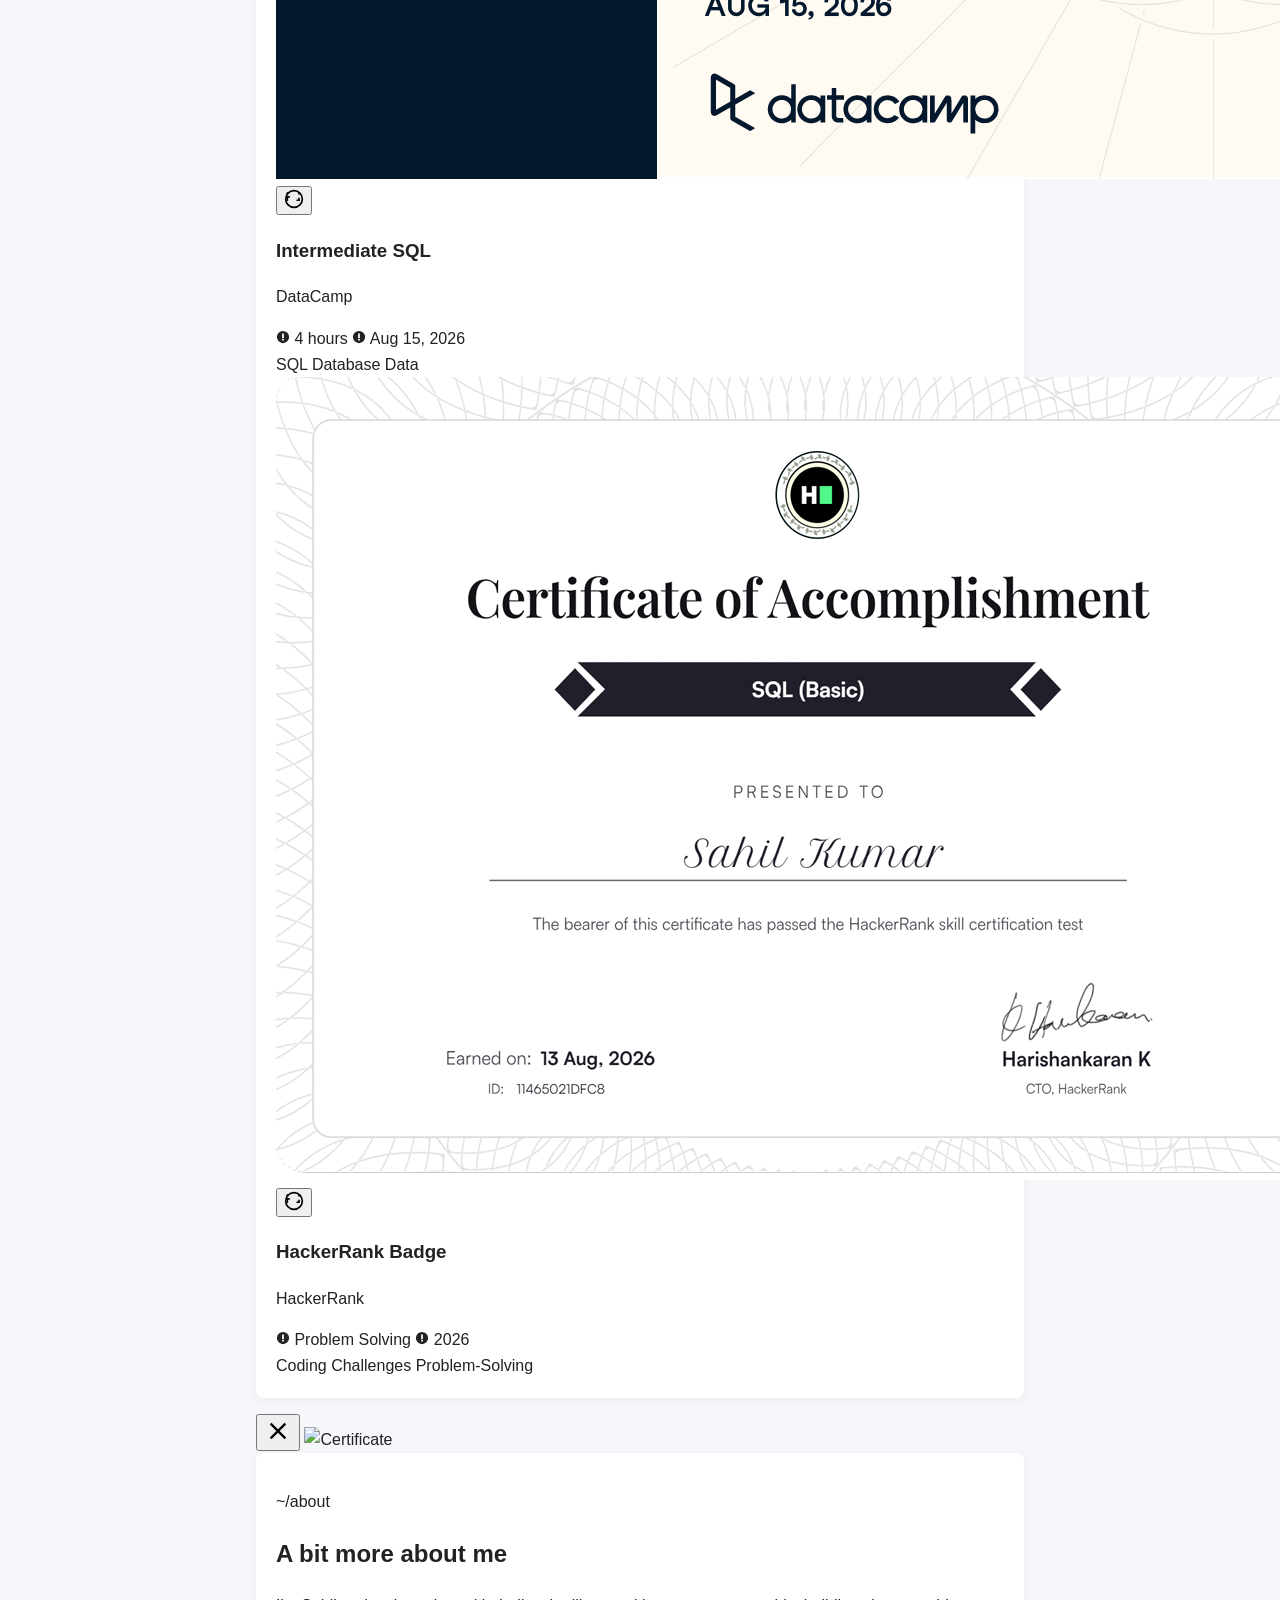
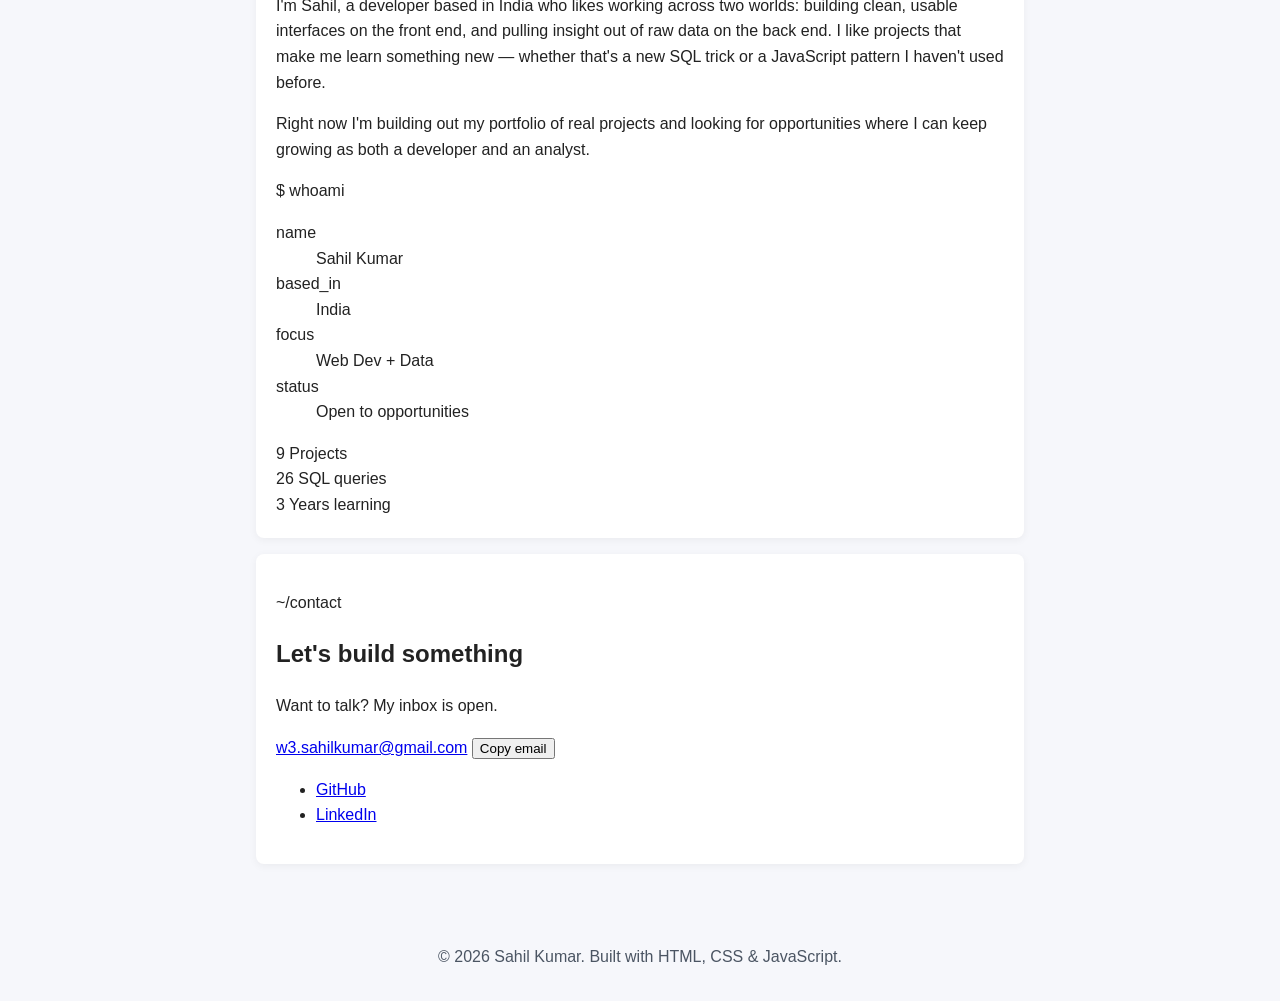
==== commit 9e4bfa0d: "Update index.html" ====
--- a/index.html
+++ b/index.html
@@ -3,6 +3,12 @@
 <head>
   <meta charset="UTF-8" />
   <meta name="viewport" content="width=device-width, initial-scale=1.0" />
+  <!-- Open Graph Meta Tags for LinkedIn Preview -->
+  <meta property="og:title" content="Sahil Kumar | Portfolio" />
+  <meta property="og:description" content="Data Management Specialist & Analyst Portfolio showcasing SQL, Excel, and Web projects." />
+  <meta property="og:image" content="https://w3-sahilkumar.github.io/Portfolio-Website/preview-image.png" />
+  <meta property="og:url" content="https://w3-sahilkumar.github.io/Portfolio-Website/" />
+  <meta property="og:type" content="website" />
   <title>Sahil Kumar — Data Enthusiast</title>
   <meta name="description" content="Portfolio of Sahil Kumar — web developer and aspiring data analyst. Projects in HTML, Python and SQL." />
 
@@ -163,19 +169,17 @@
           <article class="project-card reveal">
             <div class="project-card__bar">
               <span class="dot dot--red"></span><span class="dot dot--amber"></span><span class="dot dot--green"></span>
-              <span class="project-card__filename font-mono">python-projects/</span>
+              <span class="project-card__filename font-mono">customer-behaviour</span>
             </div>
             <div class="project-card__body">
-              <h3 class="project-card__title">Python Projects</h3>
+              <h3 class="project-card__title">Customer Behaviour Analysis</h3>
               <p class="project-card__desc">
-                A running collection of Python scripts and small projects —
-                where I practice scripting, automation and general
-                problem-solving outside of coursework.
+                An end-to-end data analytics project focused on understanding customer purchasing patterns, revenue drivers, discounts, product preferences, and customer segments.
               </p>
               <ul class="tag-list" aria-label="Technologies used">
                 <li class="tag">Python</li>
-                <li class="tag">Scripting</li>
-                <li class="tag">Automation</li>
+                <li class="tag">SQL</li>
+                <li class="tag">Power BI</li>
               </ul>
               <a class="project-card__link font-mono" href="https://github.com/w3-sahilkumar/python-projects" target="_blank" rel="noopener noreferrer">
                 view source →
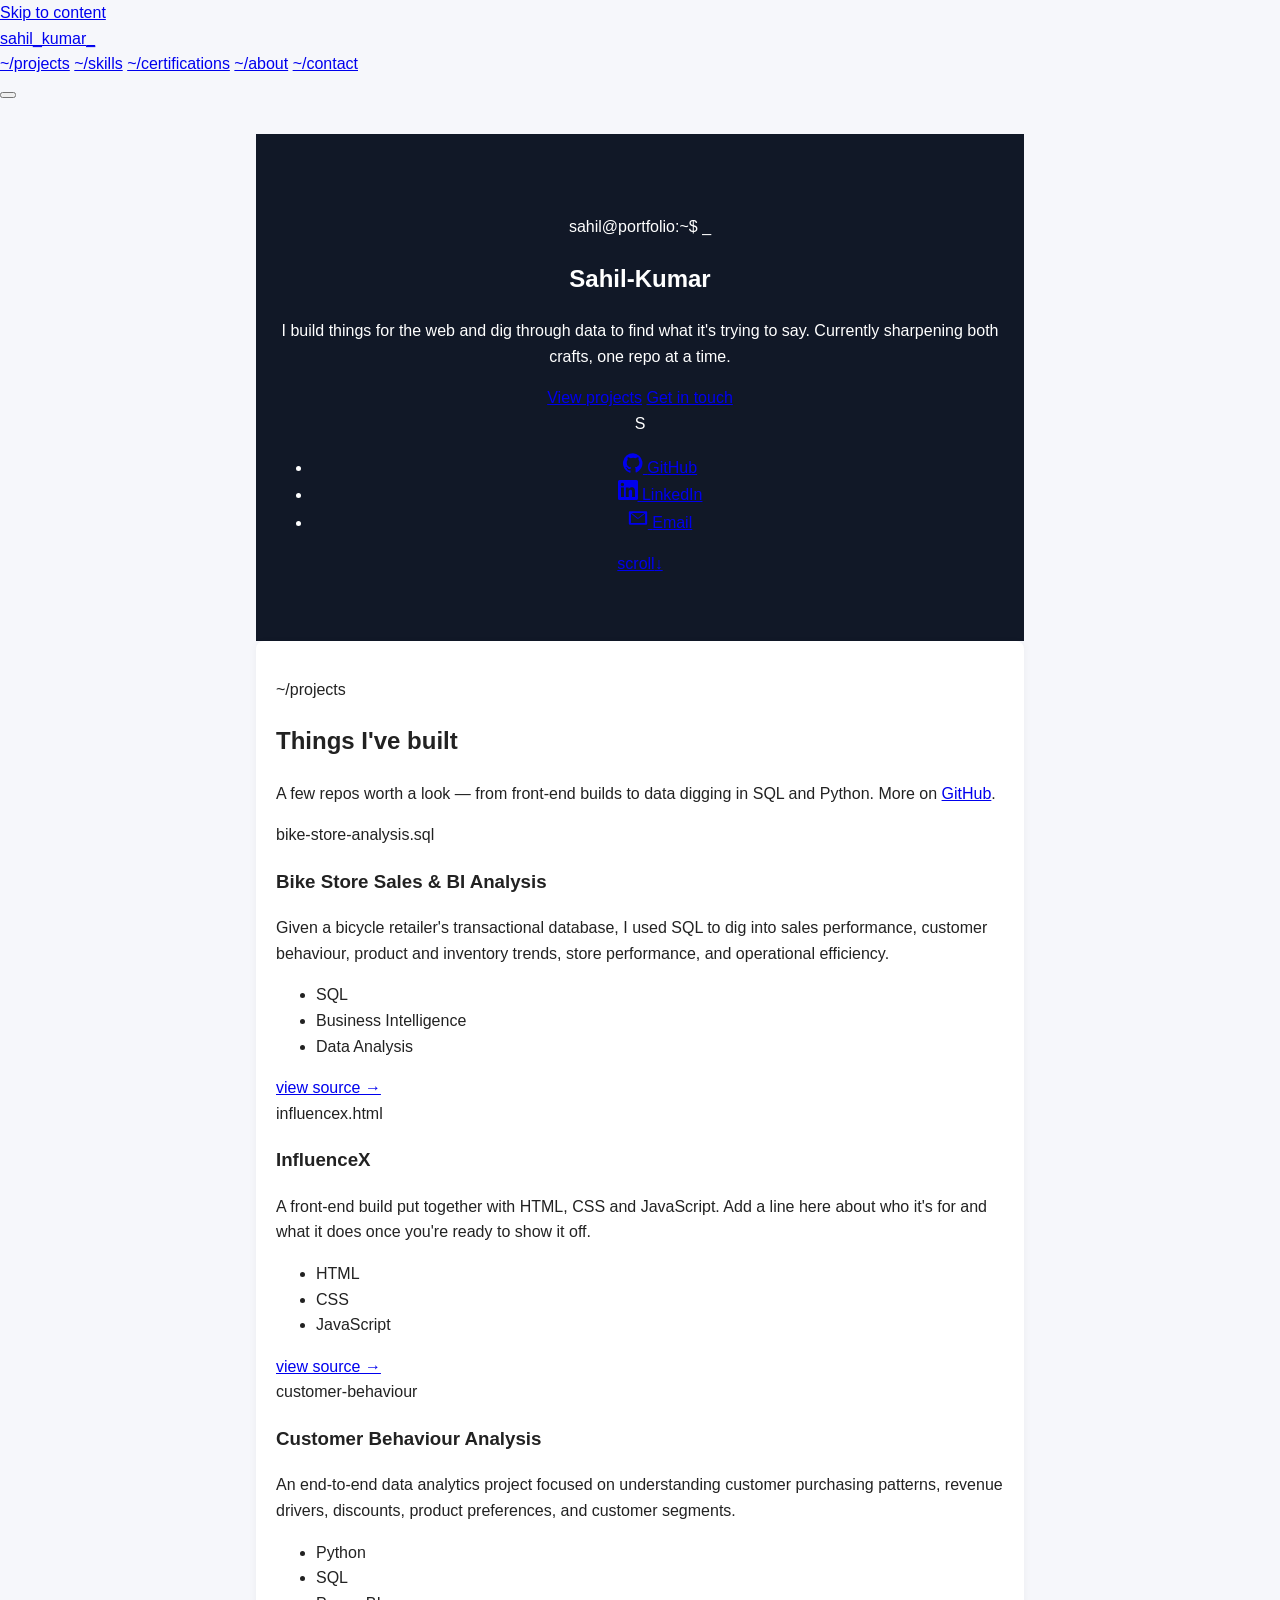
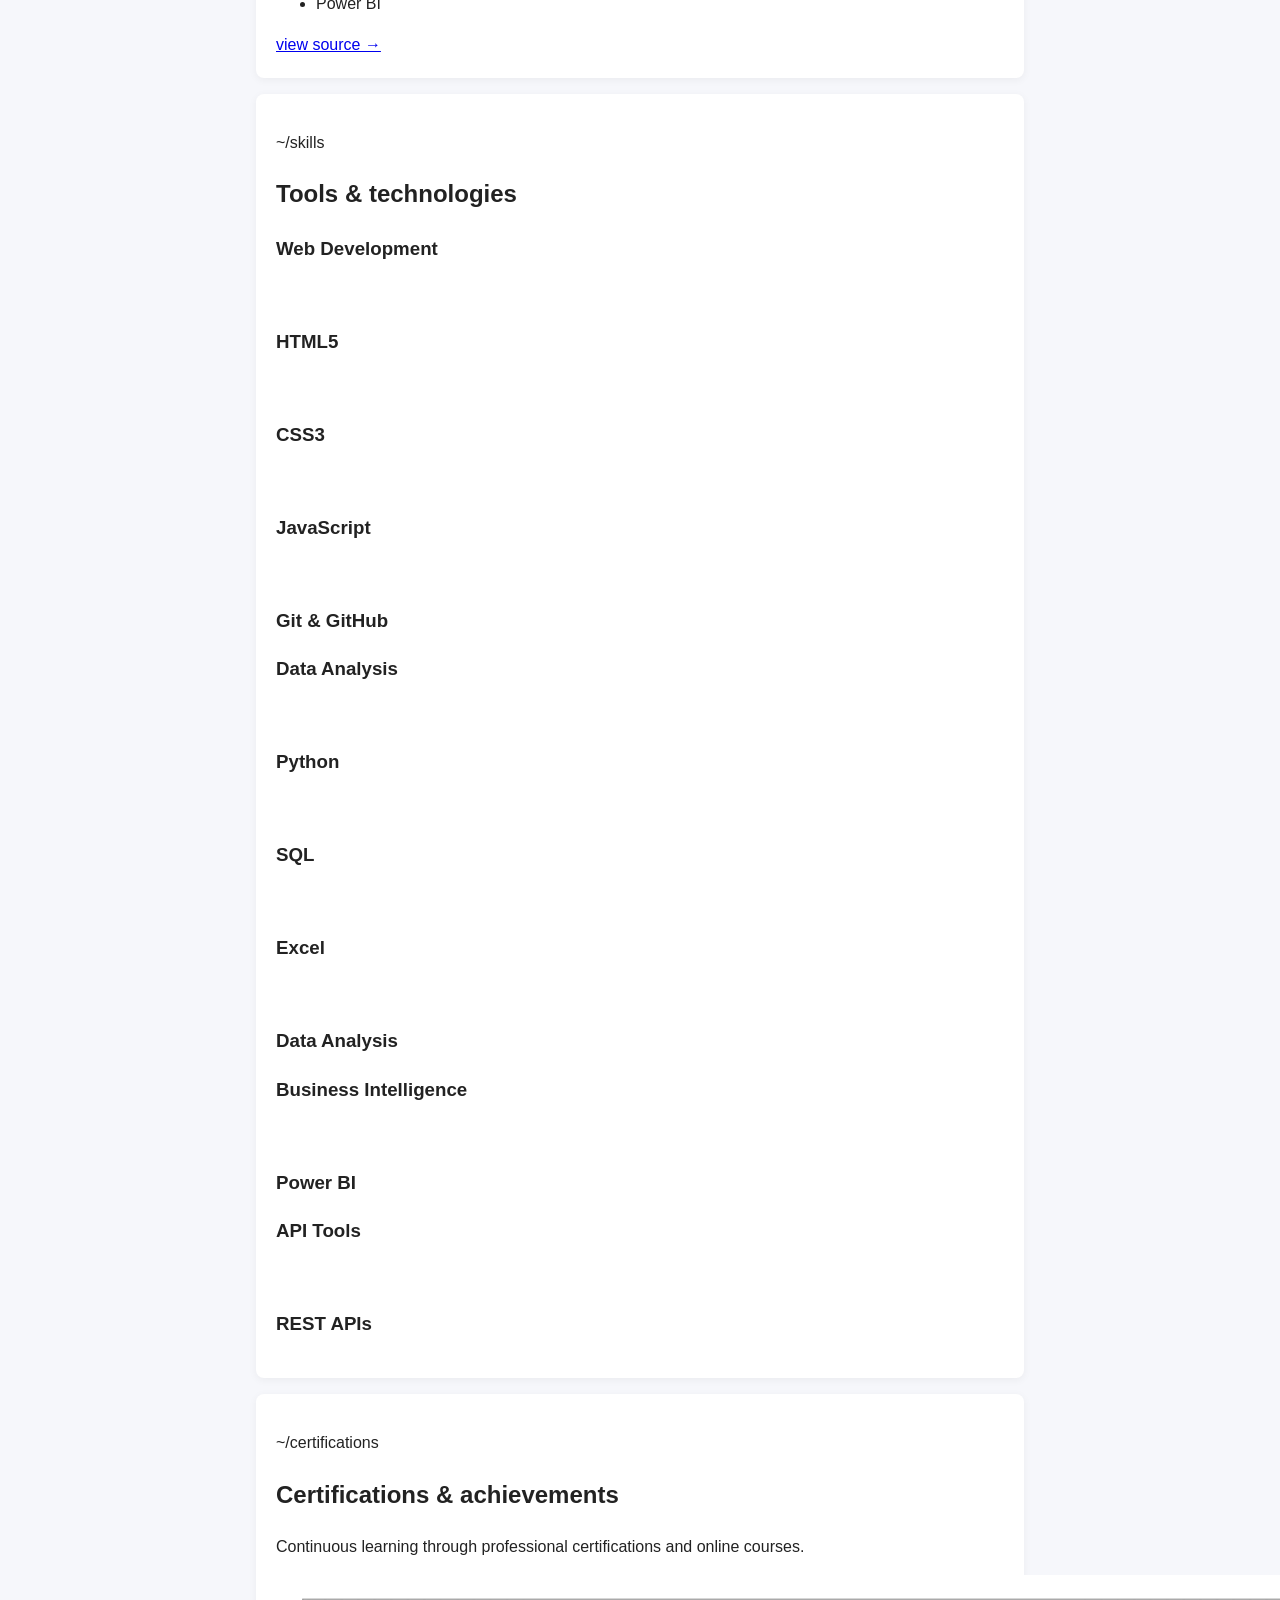
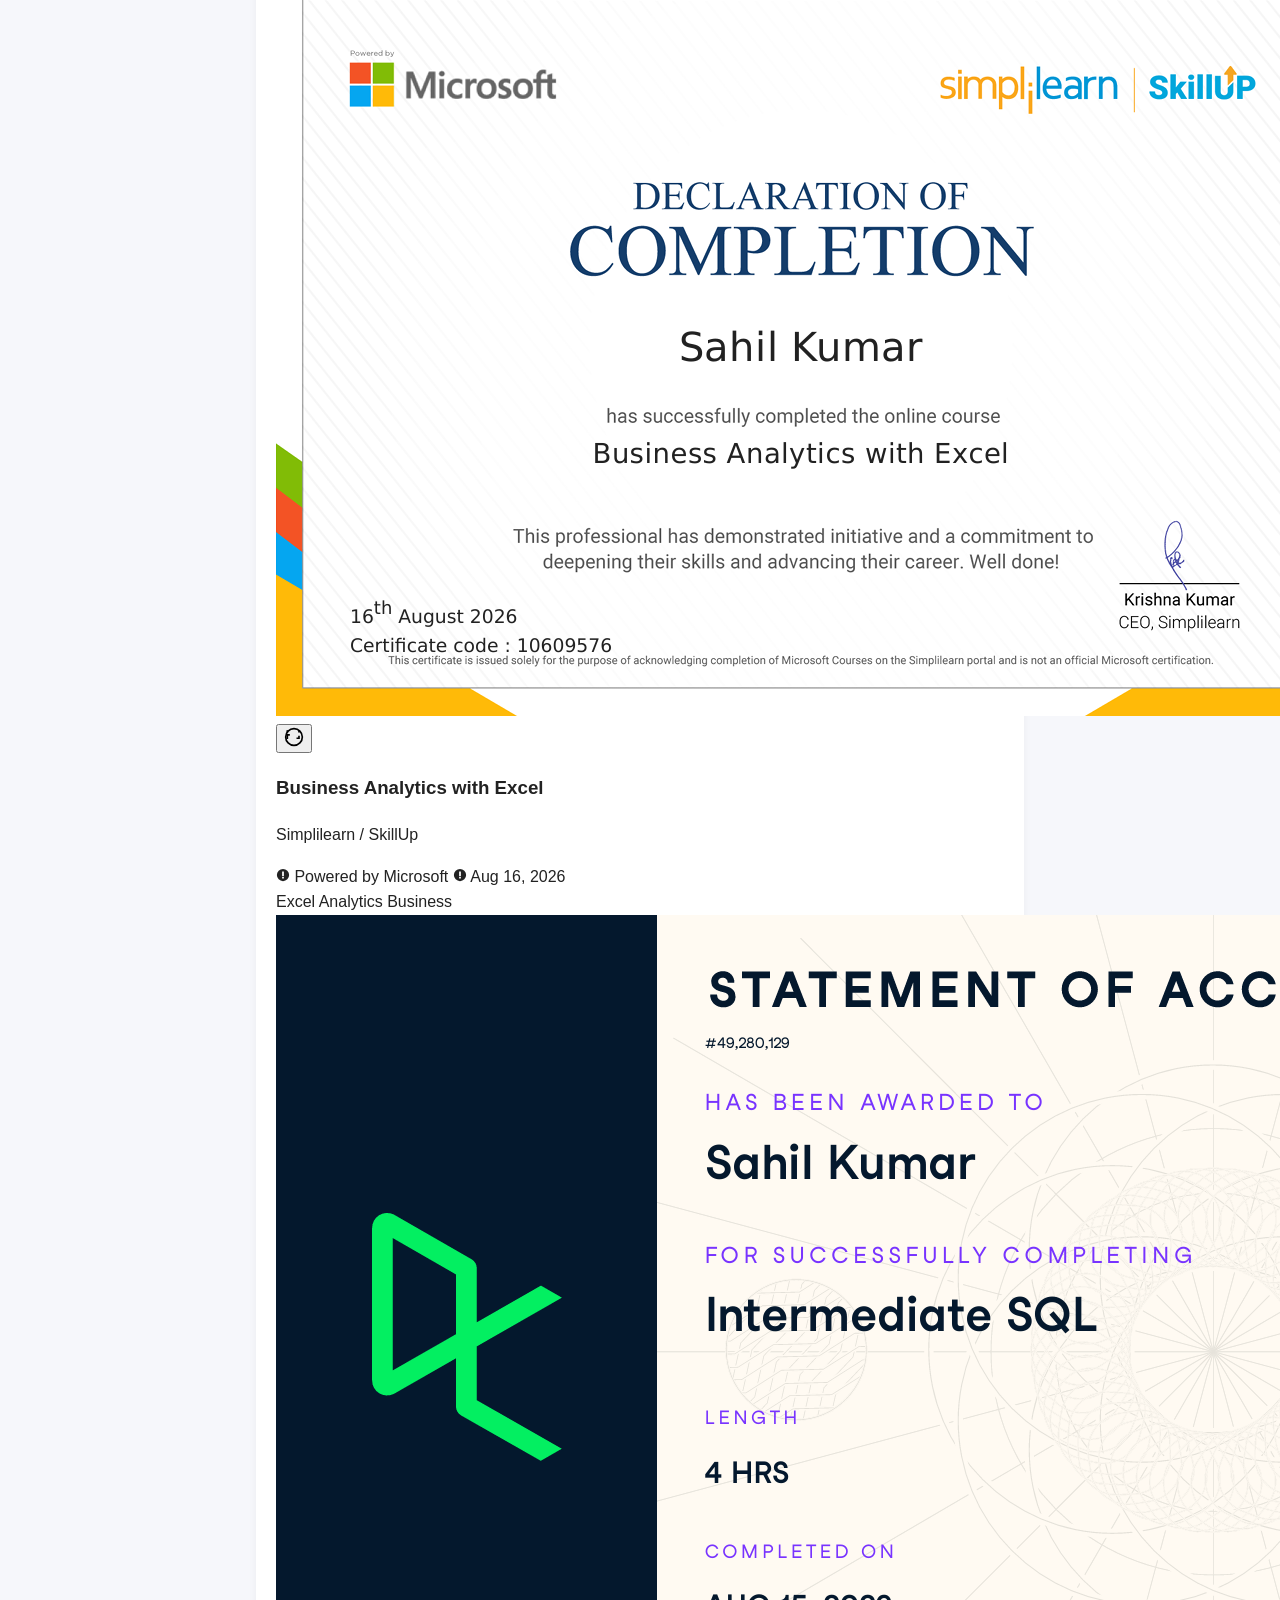
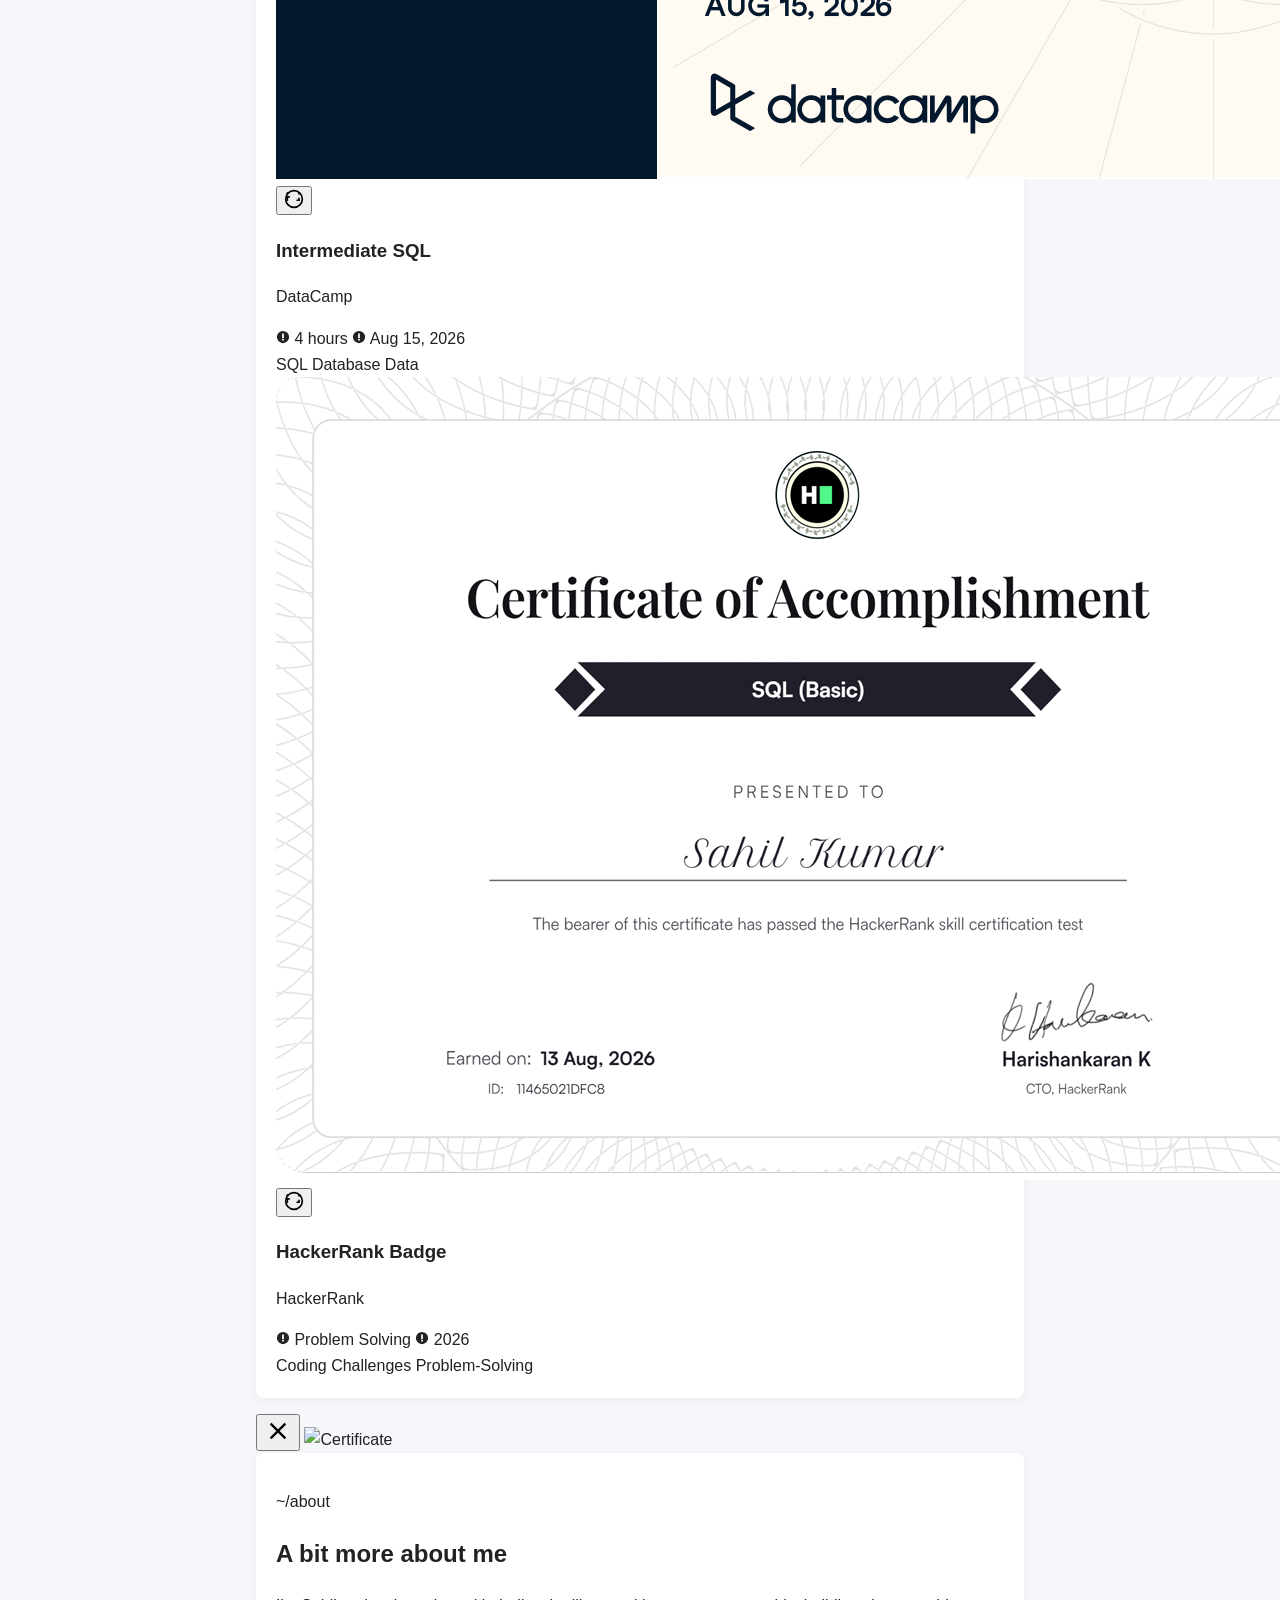
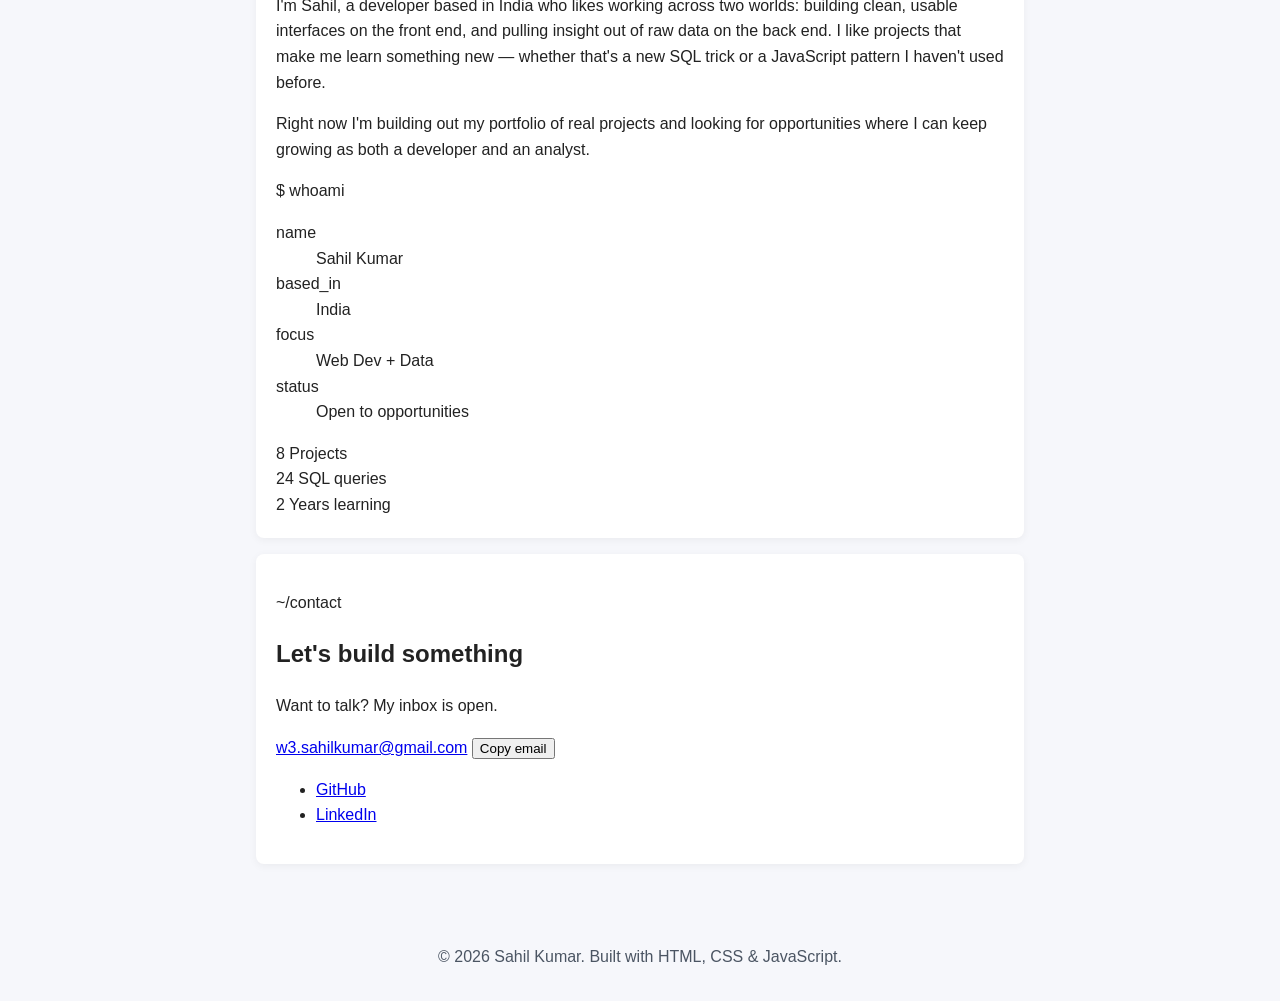
==== commit bc7d062a: "Update index.html" ====
--- a/index.html
+++ b/index.html
@@ -181,7 +181,7 @@
                 <li class="tag">SQL</li>
                 <li class="tag">Power BI</li>
               </ul>
-              <a class="project-card__link font-mono" href="https://github.com/w3-sahilkumar/python-projects" target="_blank" rel="noopener noreferrer">
+              <a class="project-card__link font-mono" href="https://github.com/w3-sahilkumar/Customer-Behaviour-Analysis" target="_blank" rel="noopener noreferrer">
                 view source →
               </a>
             </div>
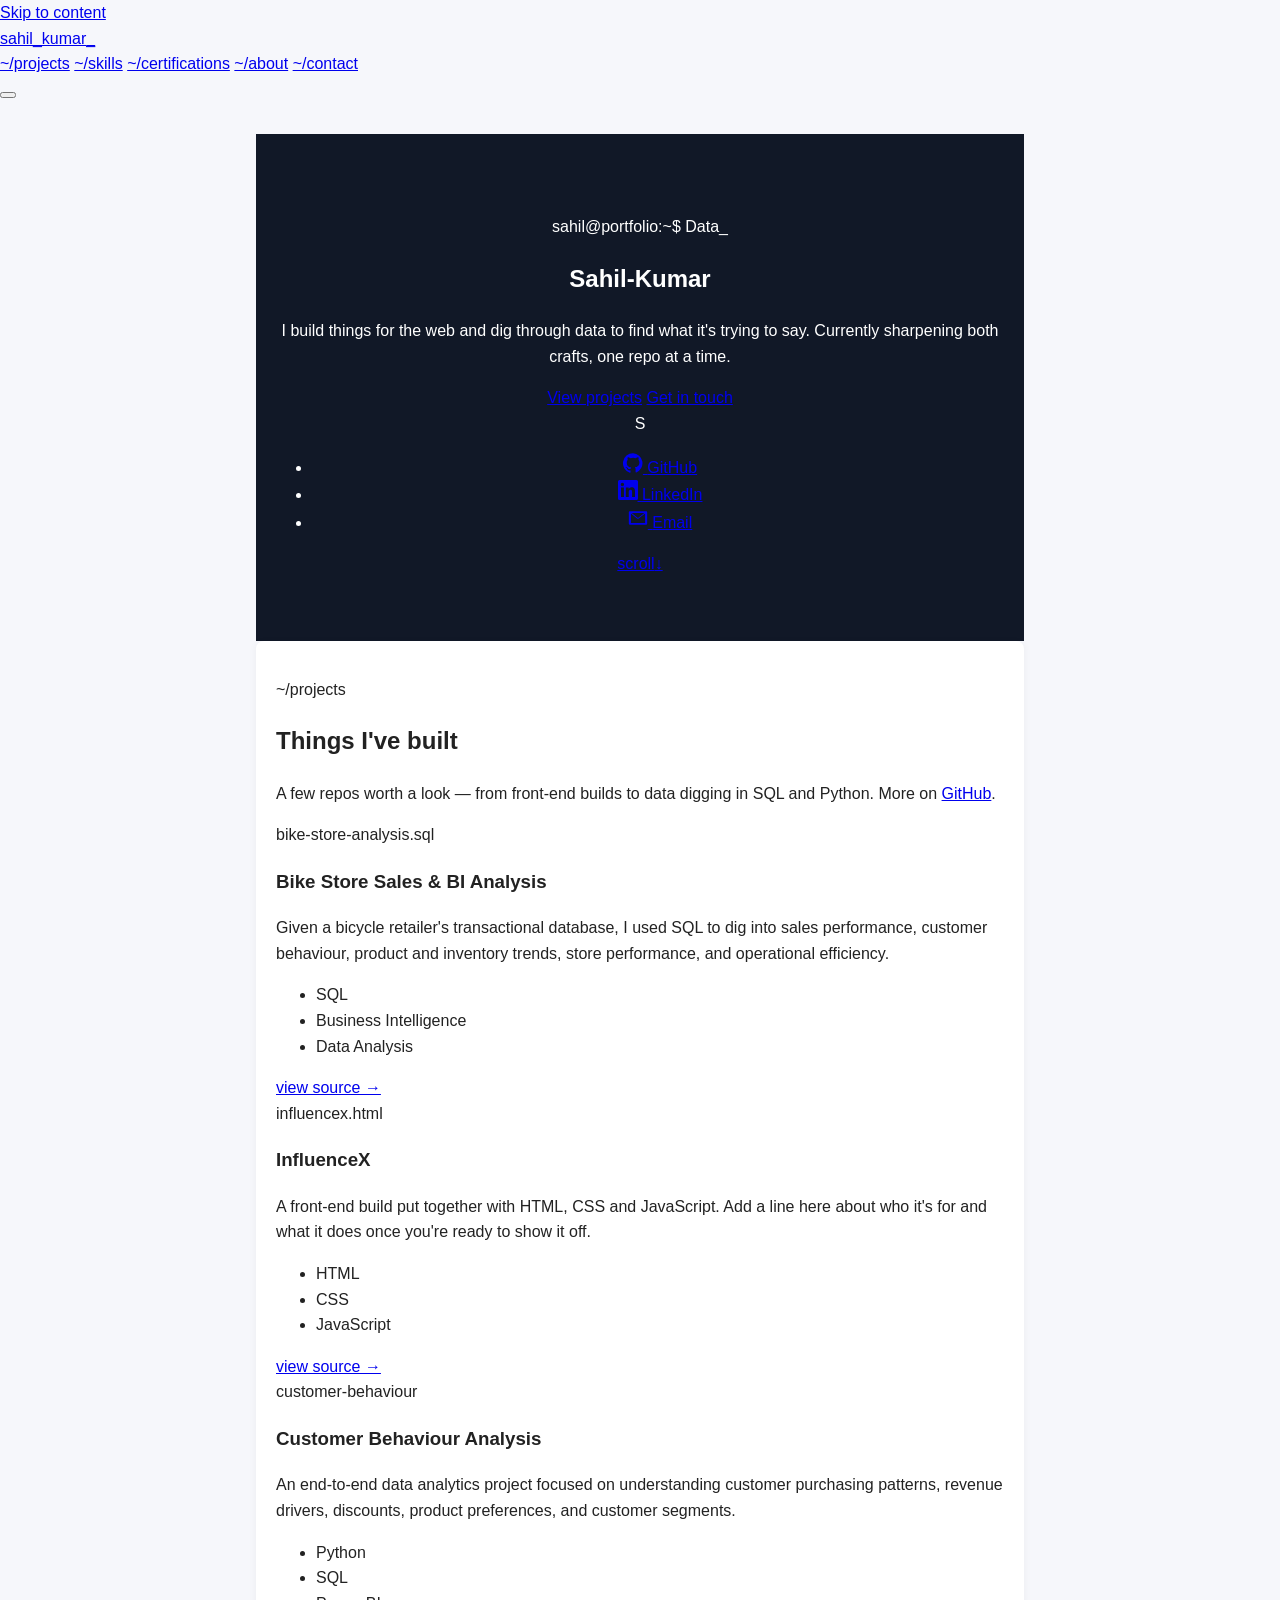
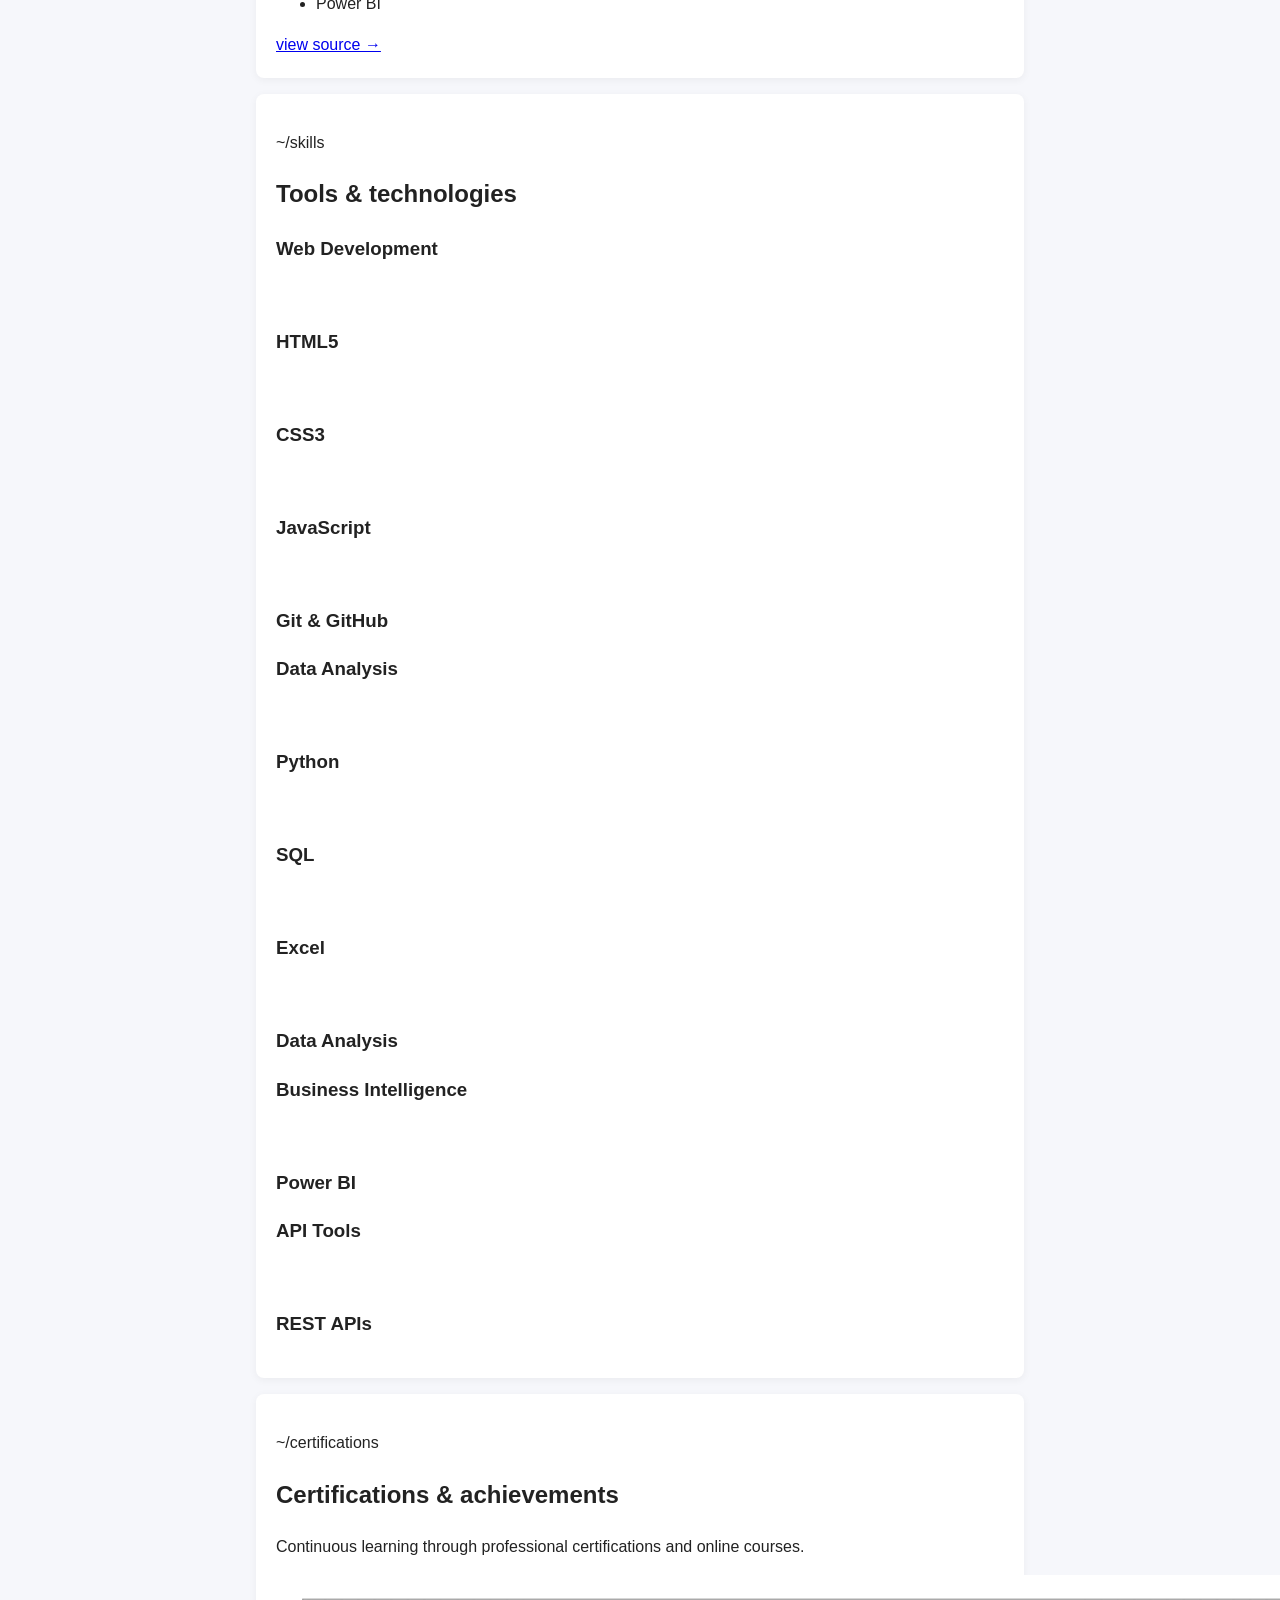
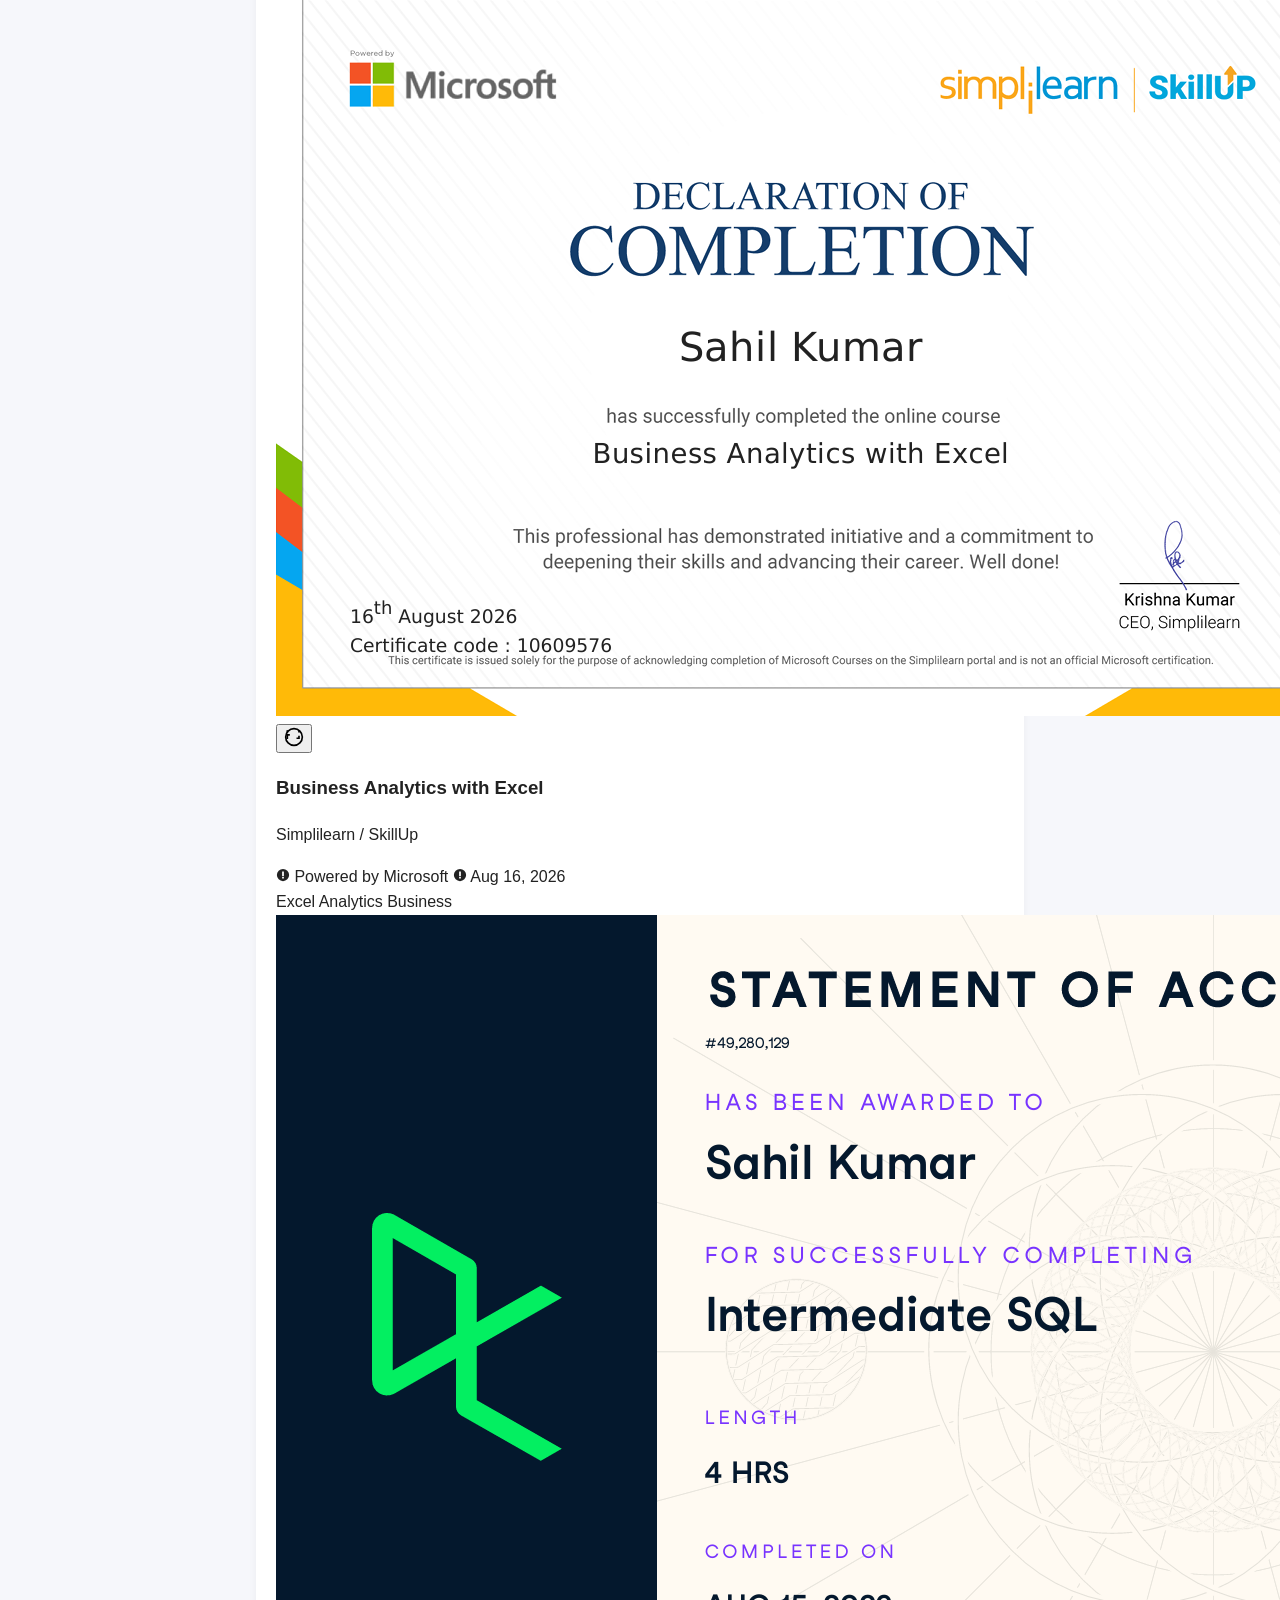
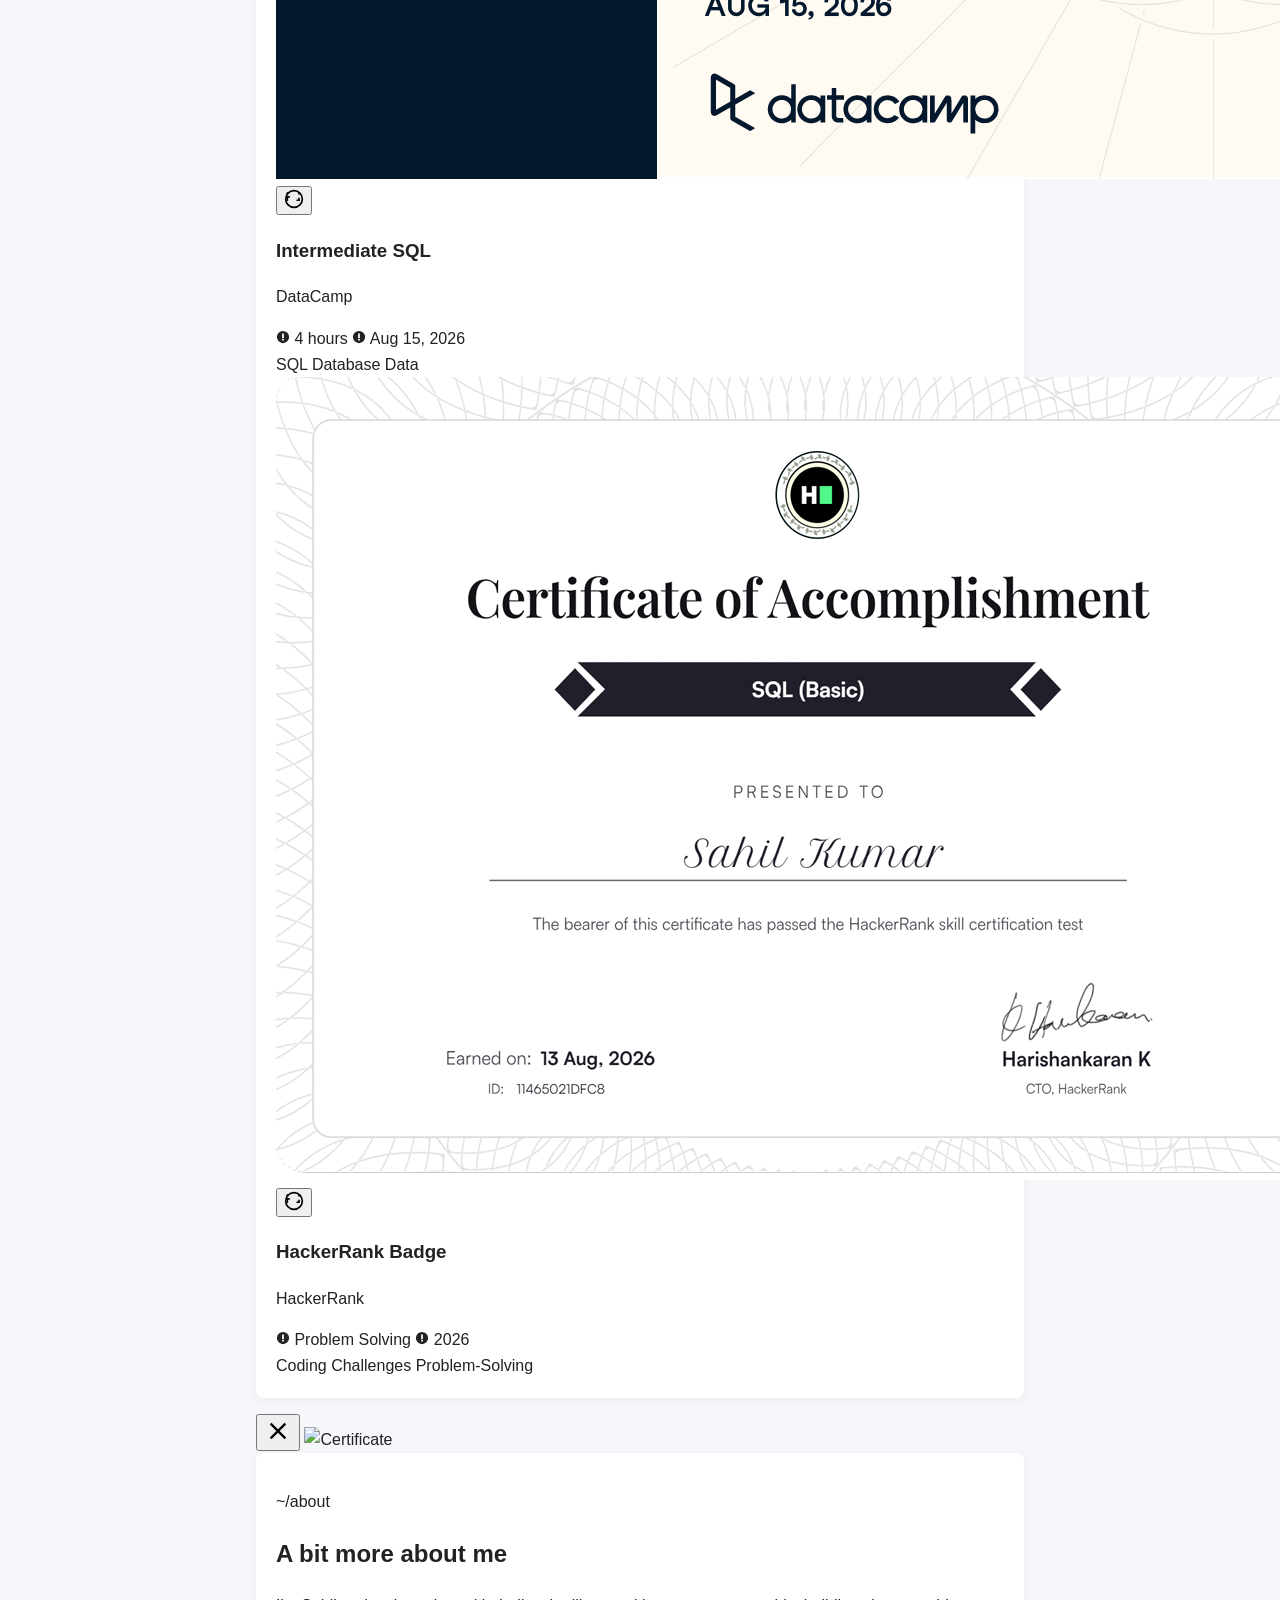
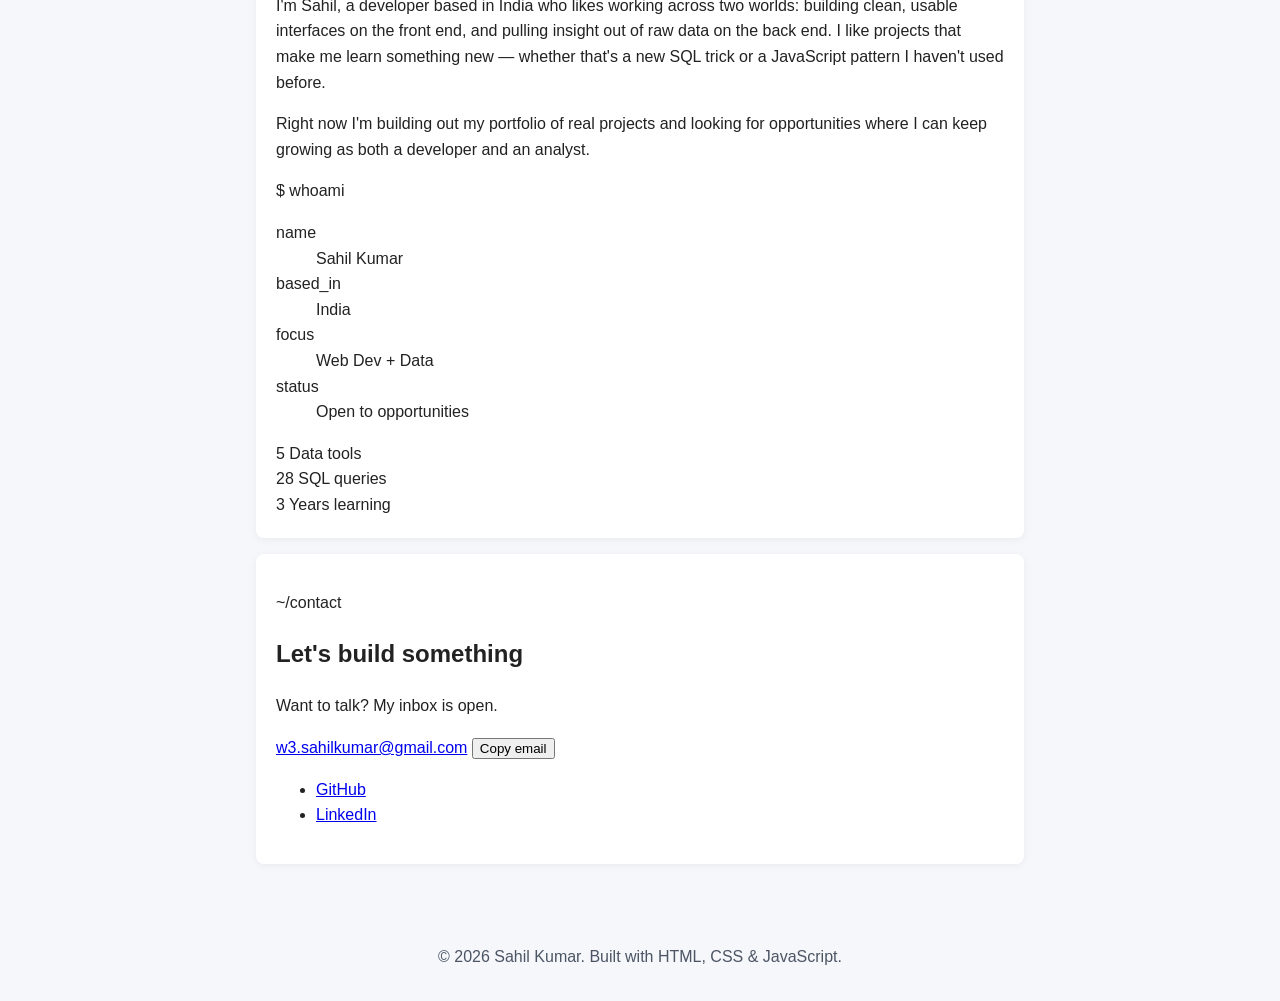
==== commit 64dcd558: "Update index.html" ====
--- a/index.html
+++ b/index.html
@@ -451,8 +451,8 @@
 
       <div class="stats-grid reveal">
         <div class="stat-item">
-          <span class="stat-number" data-target="10">0</span>
-          <span class="stat-label">Projects</span>
+          <span class="stat-number" data-target="5" data-suffix="+">0</span>
+          <span class="stat-label">Data tools</span>
         </div>
         <div class="stat-item">
           <span class="stat-number" data-target="30">0</span>
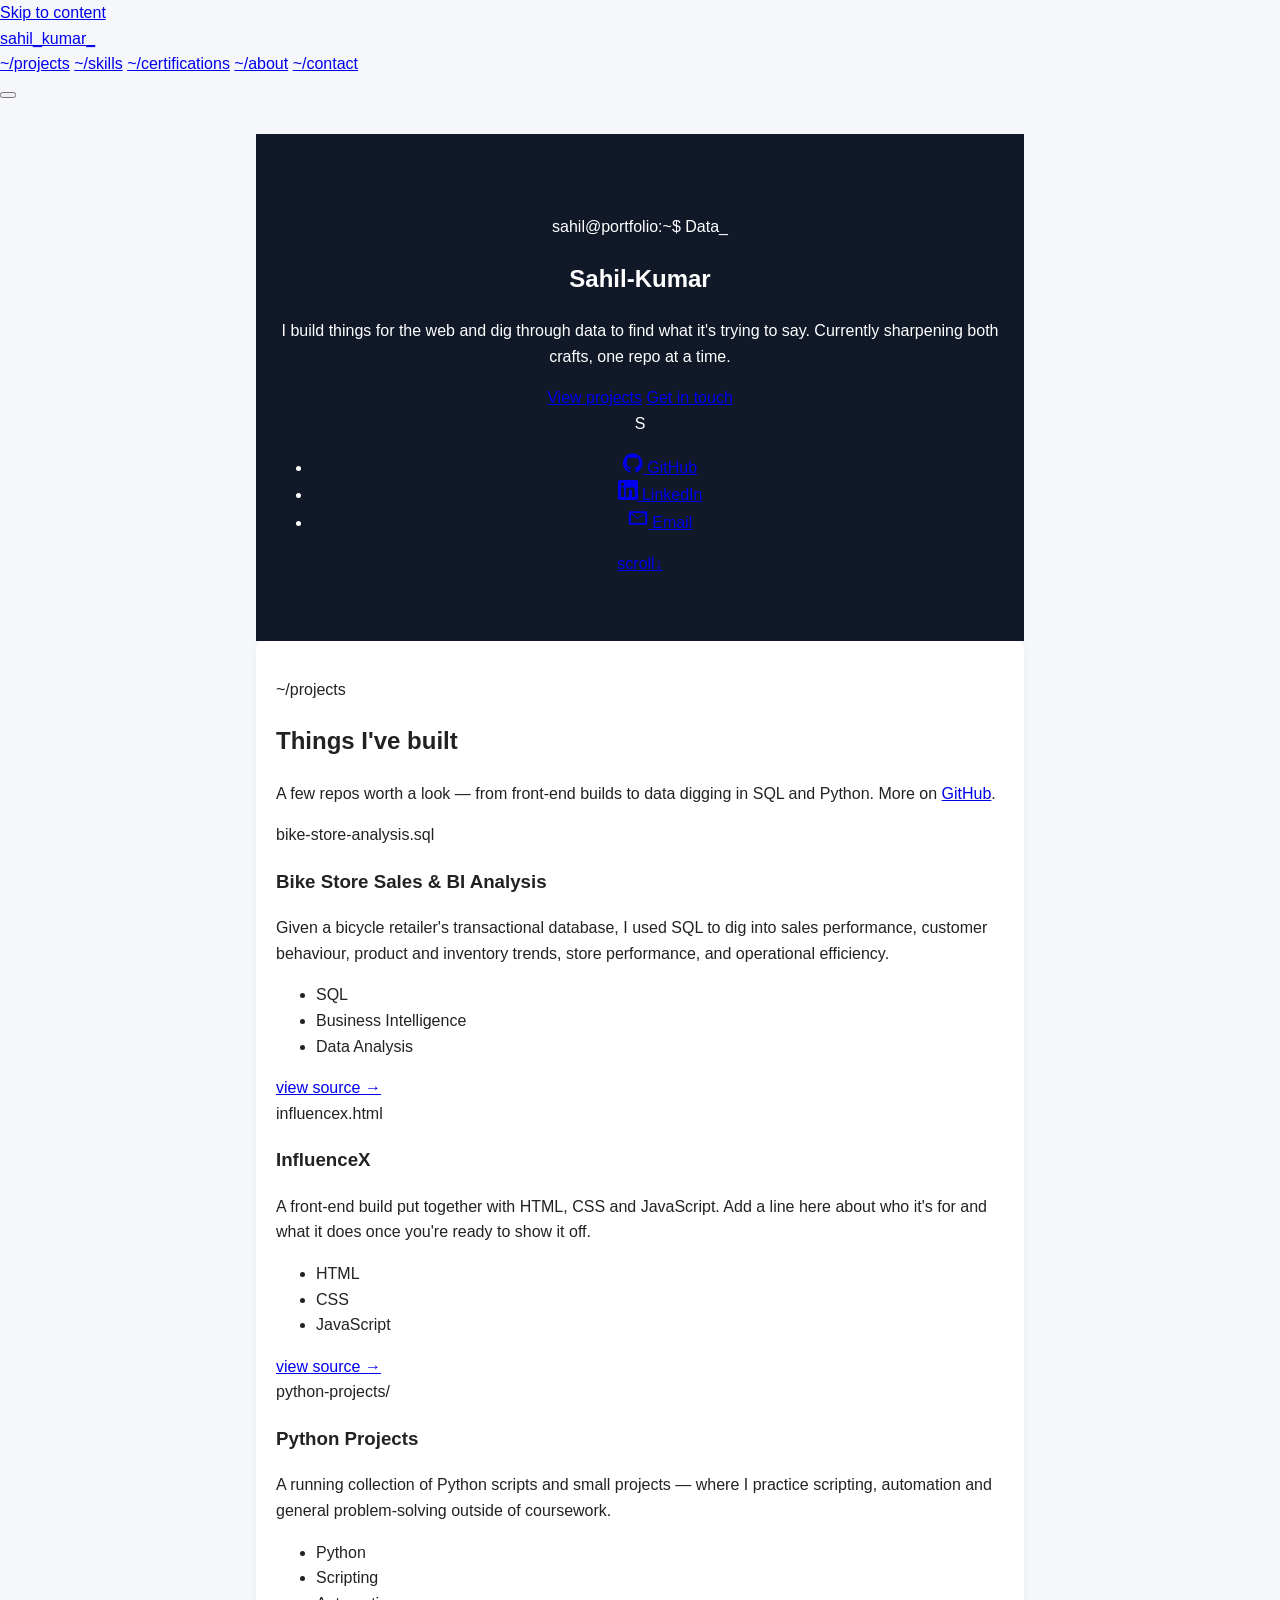
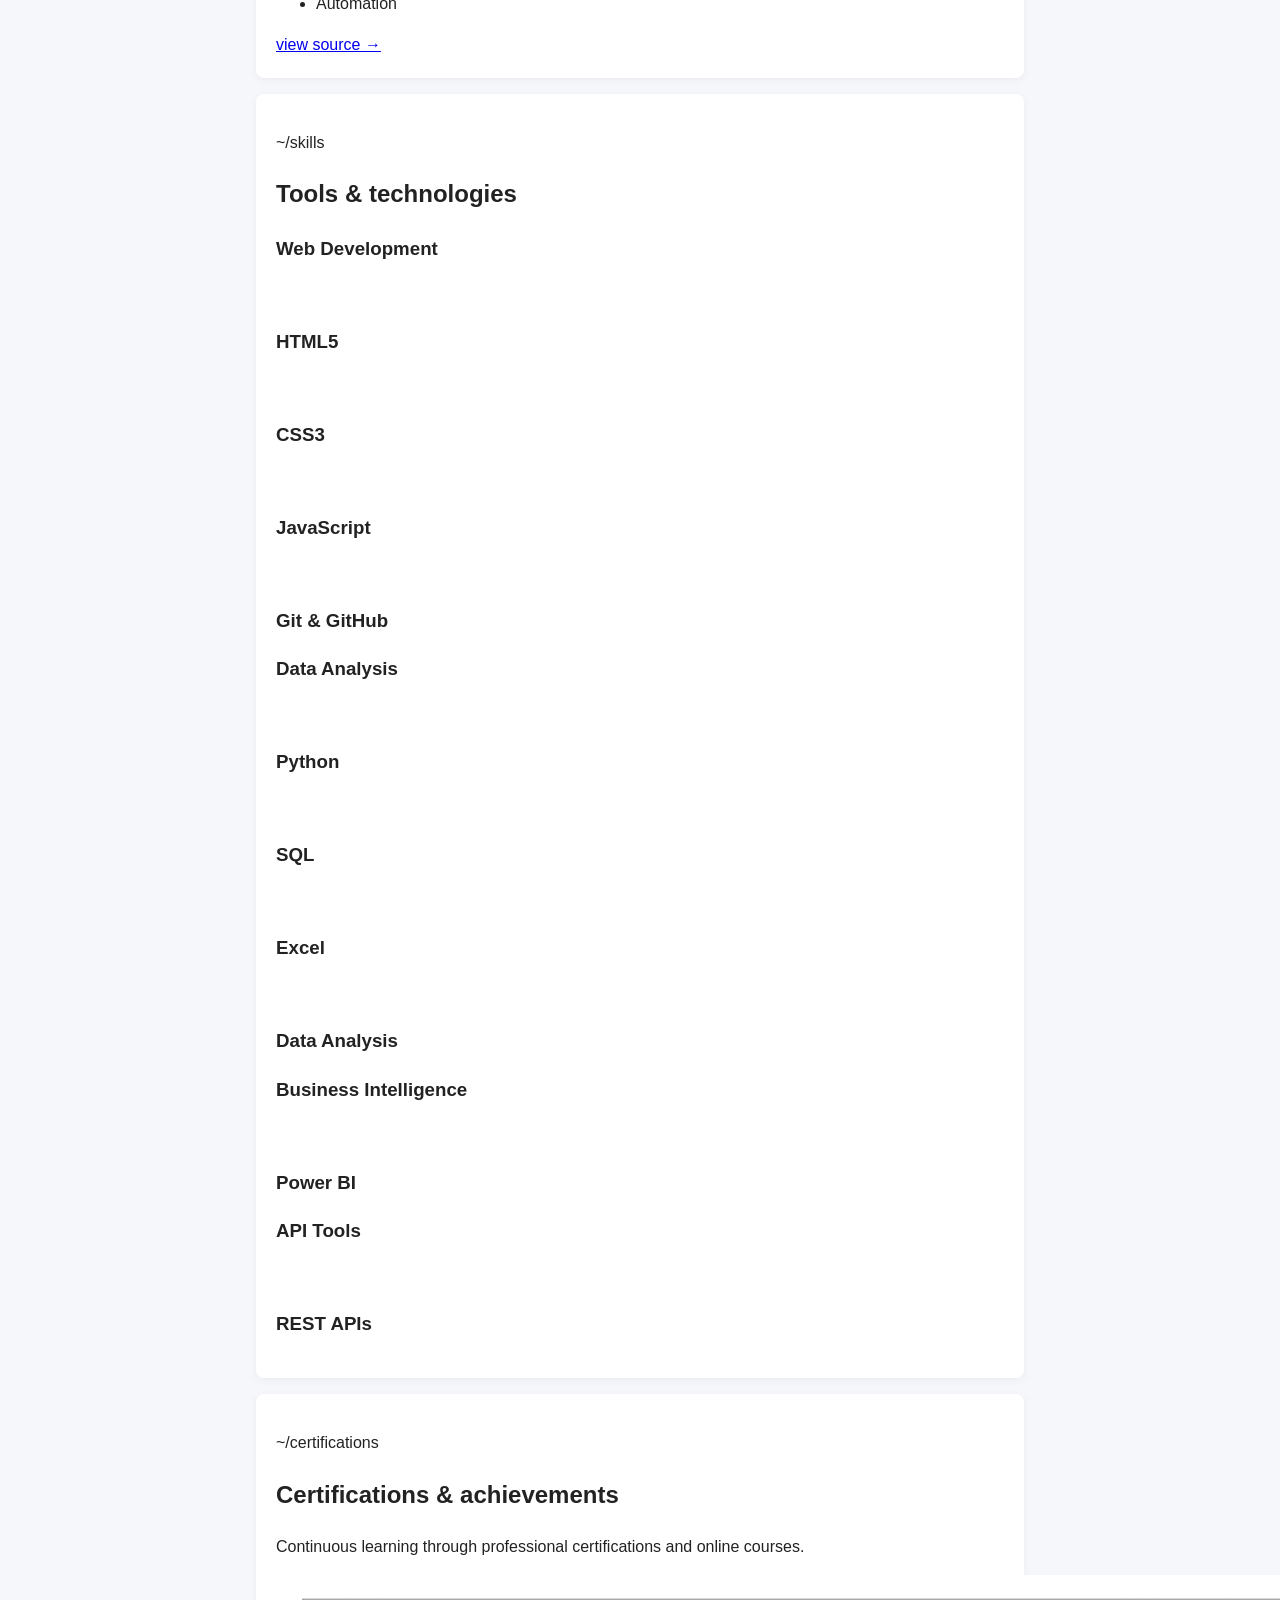
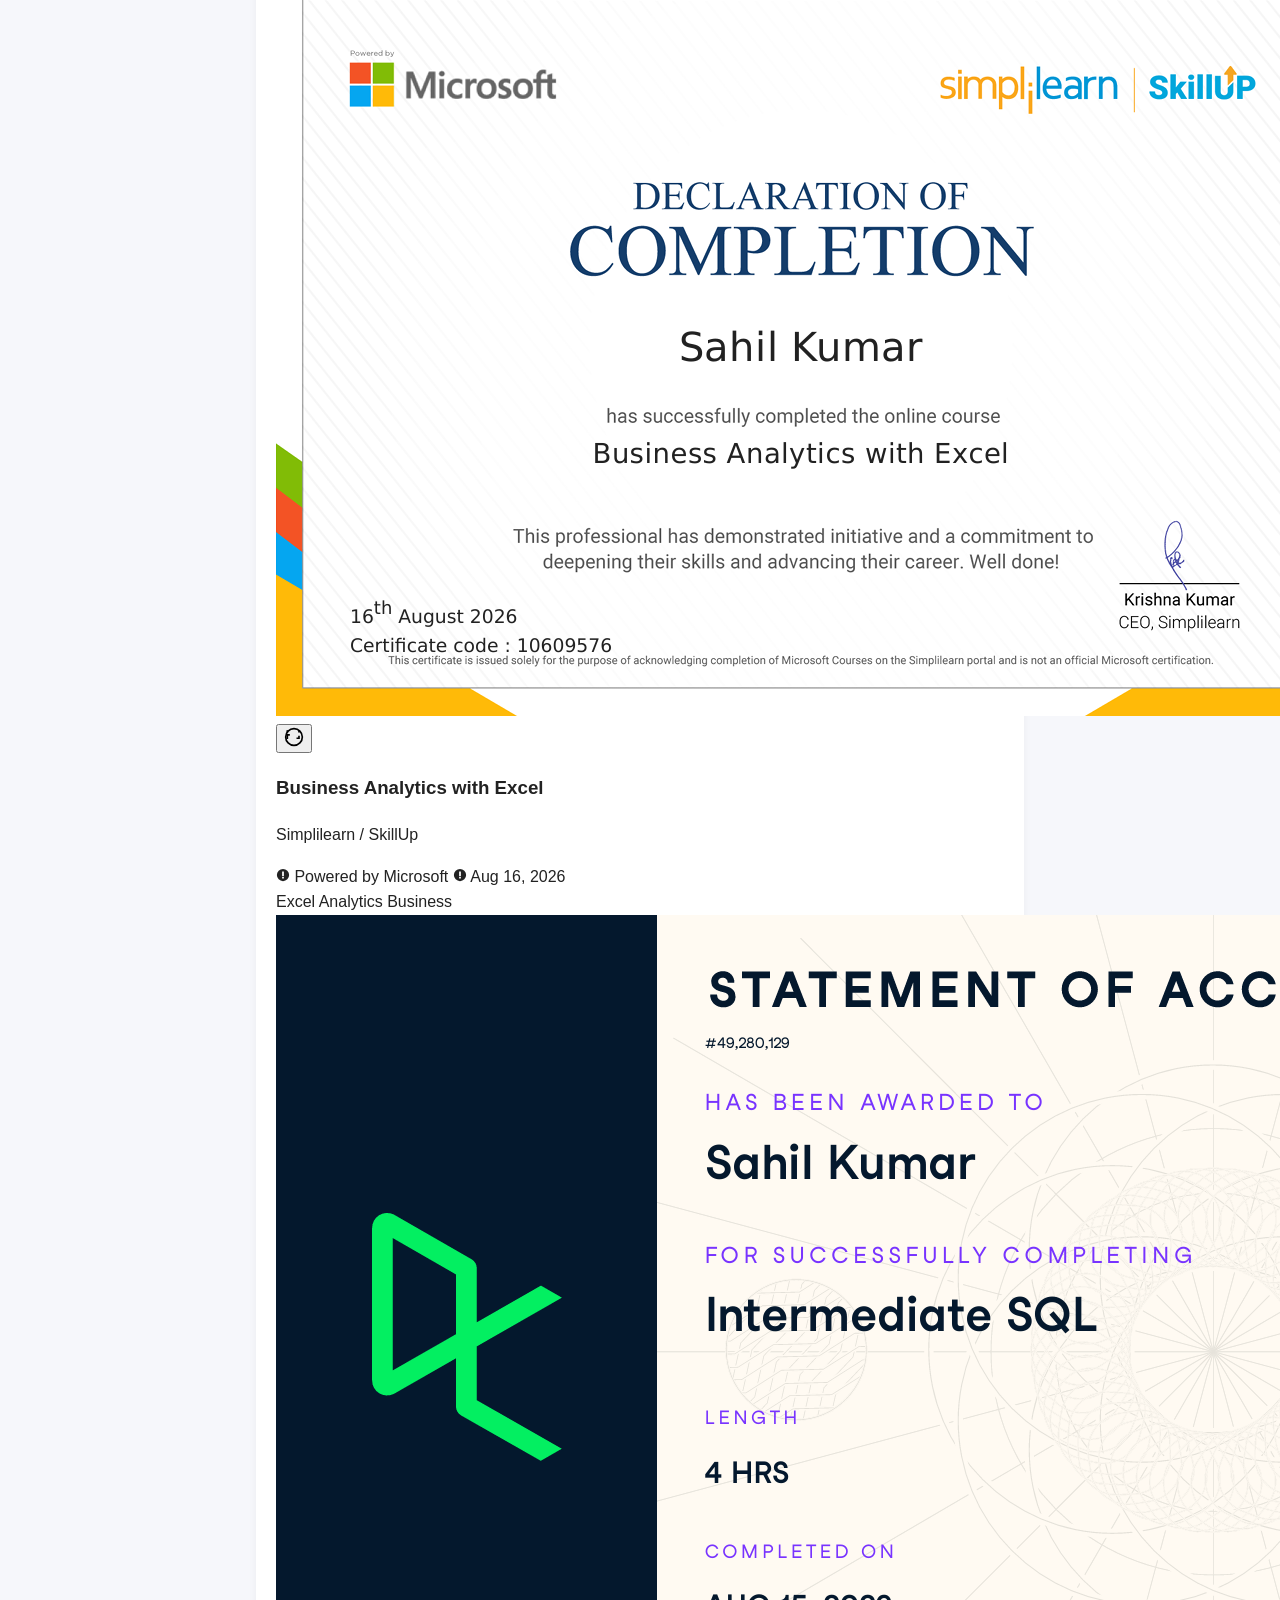
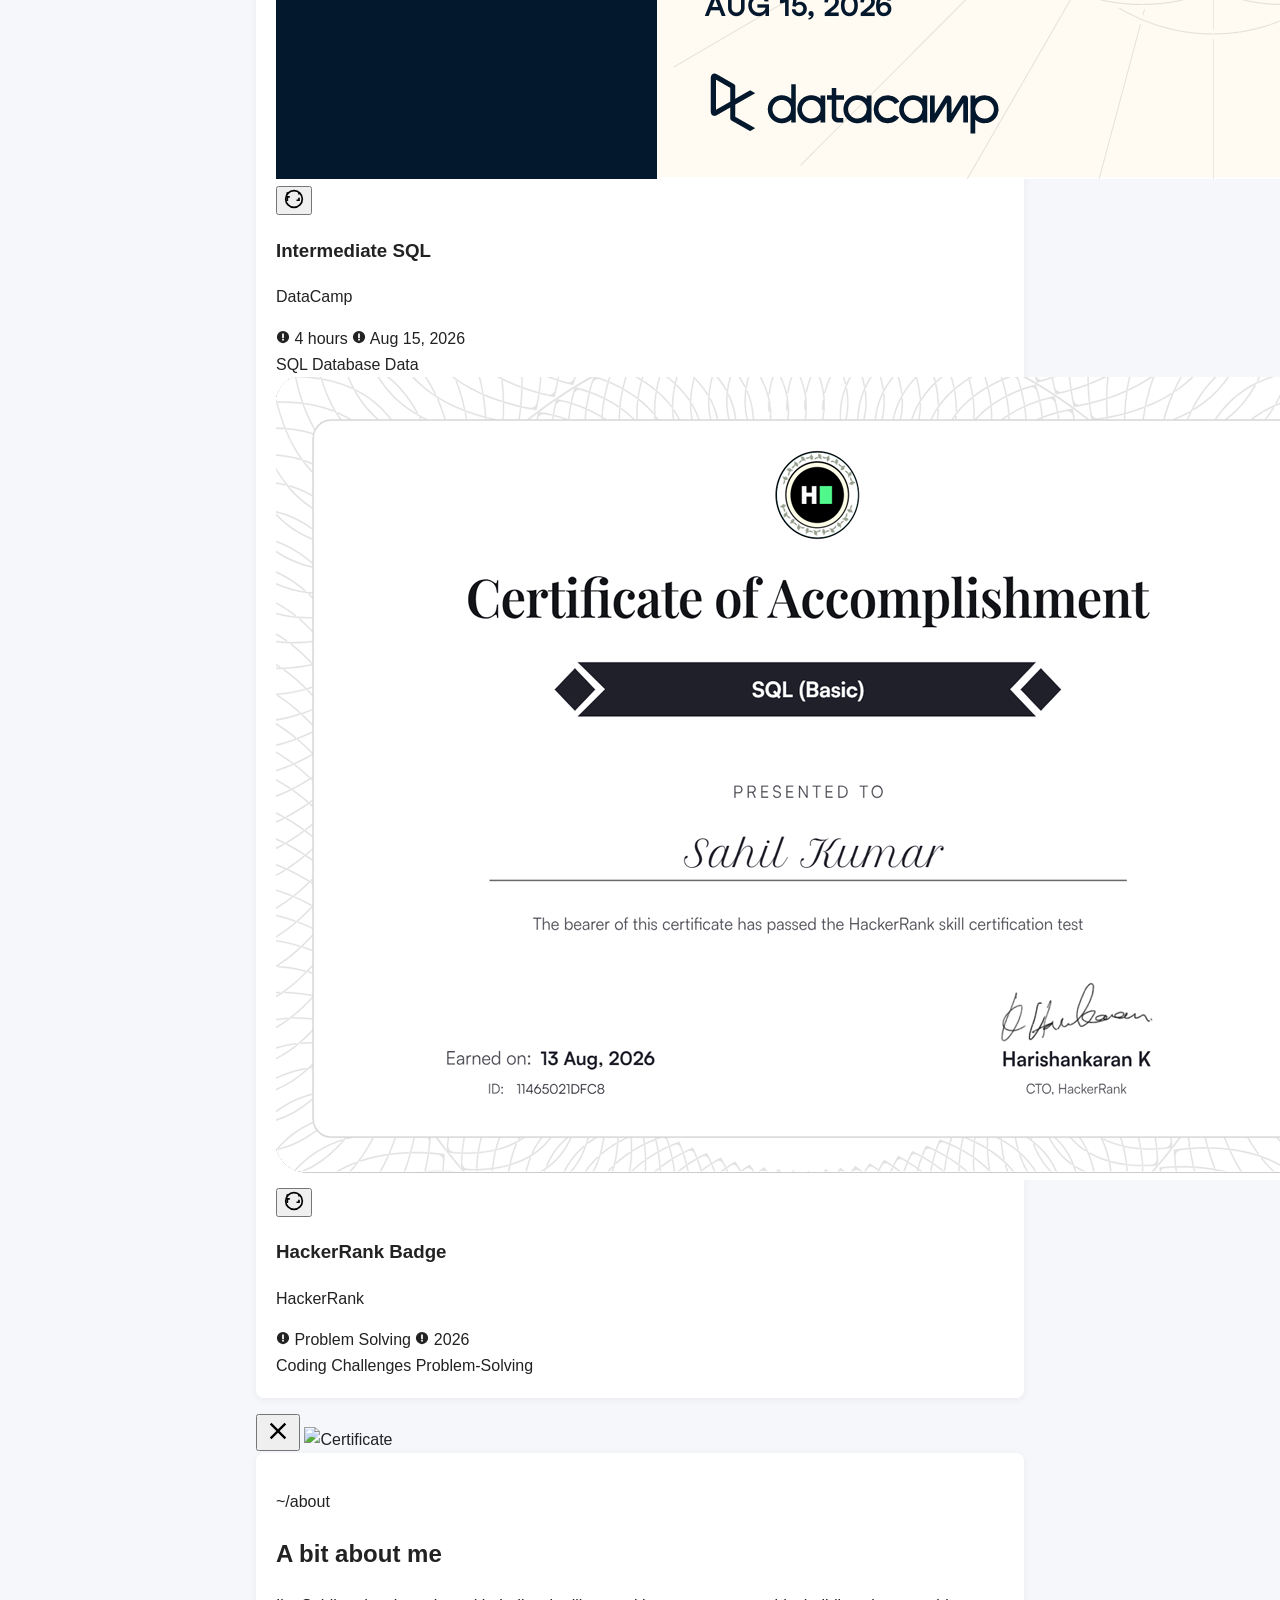
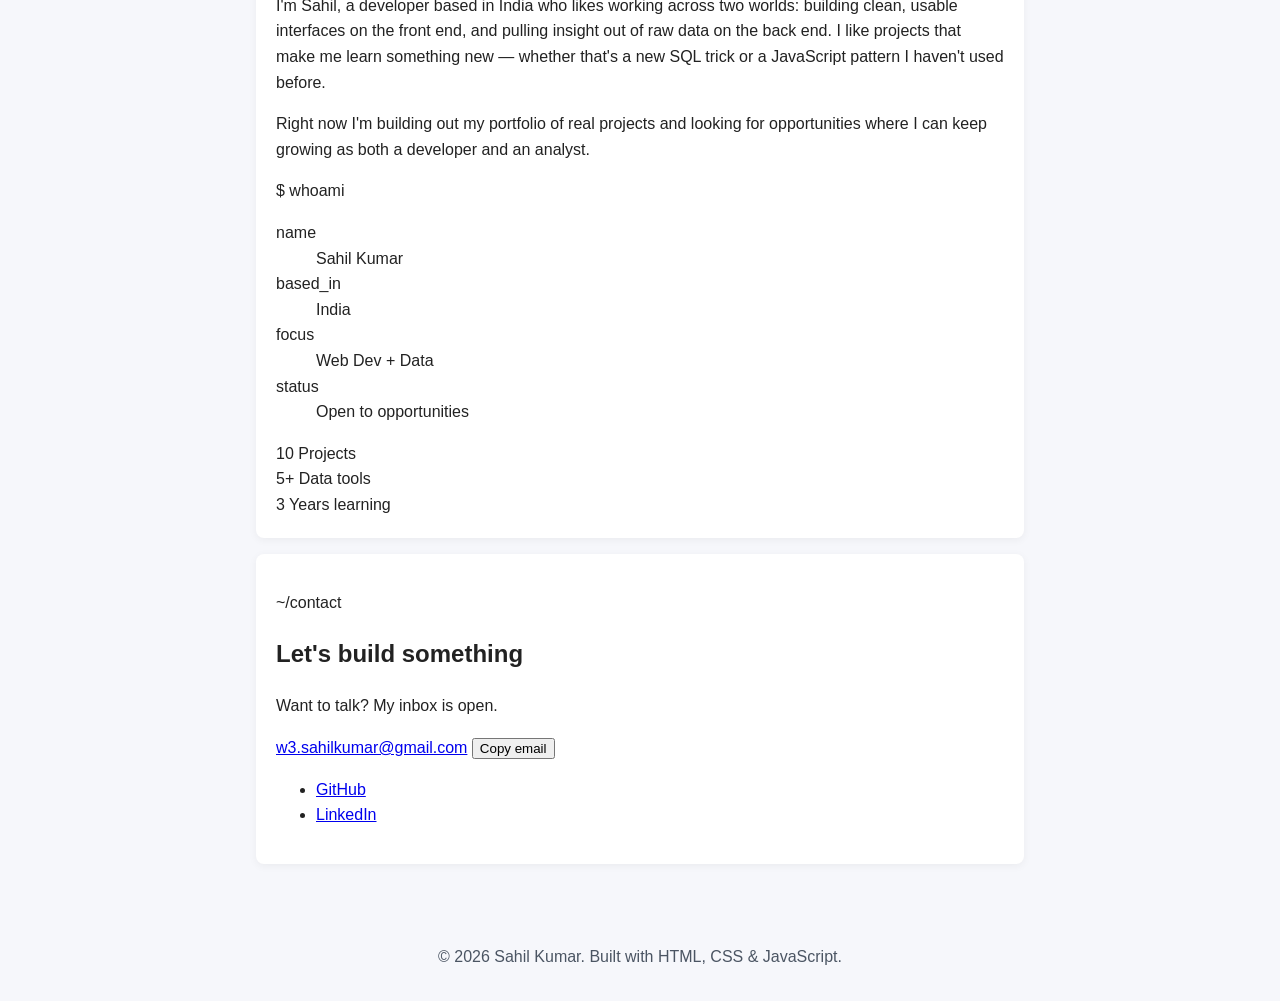
==== commit fcec9e5d: "Update index.html" ====
--- a/index.html
+++ b/index.html
@@ -3,12 +3,6 @@
 <head>
   <meta charset="UTF-8" />
   <meta name="viewport" content="width=device-width, initial-scale=1.0" />
-  <!-- Open Graph Meta Tags for LinkedIn Preview -->
-  <meta property="og:title" content="Sahil Kumar | Portfolio" />
-  <meta property="og:description" content="Data Management Specialist & Analyst Portfolio showcasing SQL, Excel, and Web projects." />
-  <meta property="og:image" content="https://w3-sahilkumar.github.io/Portfolio-Website/preview-image.png" />
-  <meta property="og:url" content="https://w3-sahilkumar.github.io/Portfolio-Website/" />
-  <meta property="og:type" content="website" />
   <title>Sahil Kumar — Data Enthusiast</title>
   <meta name="description" content="Portfolio of Sahil Kumar — web developer and aspiring data analyst. Projects in HTML, Python and SQL." />
 
@@ -169,19 +163,21 @@
           <article class="project-card reveal">
             <div class="project-card__bar">
               <span class="dot dot--red"></span><span class="dot dot--amber"></span><span class="dot dot--green"></span>
-              <span class="project-card__filename font-mono">customer-behaviour</span>
+              <span class="project-card__filename font-mono">python-projects/</span>
             </div>
             <div class="project-card__body">
-              <h3 class="project-card__title">Customer Behaviour Analysis</h3>
+              <h3 class="project-card__title">Python Projects</h3>
               <p class="project-card__desc">
-                An end-to-end data analytics project focused on understanding customer purchasing patterns, revenue drivers, discounts, product preferences, and customer segments.
+                A running collection of Python scripts and small projects —
+                where I practice scripting, automation and general
+                problem-solving outside of coursework.
               </p>
               <ul class="tag-list" aria-label="Technologies used">
                 <li class="tag">Python</li>
-                <li class="tag">SQL</li>
-                <li class="tag">Power BI</li>
+                <li class="tag">Scripting</li>
+                <li class="tag">Automation</li>
               </ul>
-              <a class="project-card__link font-mono" href="https://github.com/w3-sahilkumar/Customer-Behaviour-Analysis" target="_blank" rel="noopener noreferrer">
+              <a class="project-card__link font-mono" href="https://github.com/w3-sahilkumar/python-projects" target="_blank" rel="noopener noreferrer">
                 view source →
               </a>
             </div>
@@ -422,7 +418,7 @@
       <div class="section__inner section__inner--split">
         <div class="about__text reveal">
           <p class="eyebrow font-mono">~/about</p>
-          <h2 class="section__title">A bit more about me</h2>
+          <h2 class="section__title">A bit about me</h2>
           <p>
             I'm Sahil, a developer based in India who likes working across
             two worlds: building clean, usable interfaces on the front end,
@@ -451,12 +447,12 @@
 
       <div class="stats-grid reveal">
         <div class="stat-item">
+          <span class="stat-number" data-target="10">0</span>
+          <span class="stat-label">Projects</span>
+        </div>
+        <div class="stat-item">
           <span class="stat-number" data-target="5" data-suffix="+">0</span>
           <span class="stat-label">Data tools</span>
-        </div>
-        <div class="stat-item">
-          <span class="stat-number" data-target="30">0</span>
-          <span class="stat-label">SQL queries</span>
         </div>
         <div class="stat-item">
           <span class="stat-number" data-target="3">0</span>
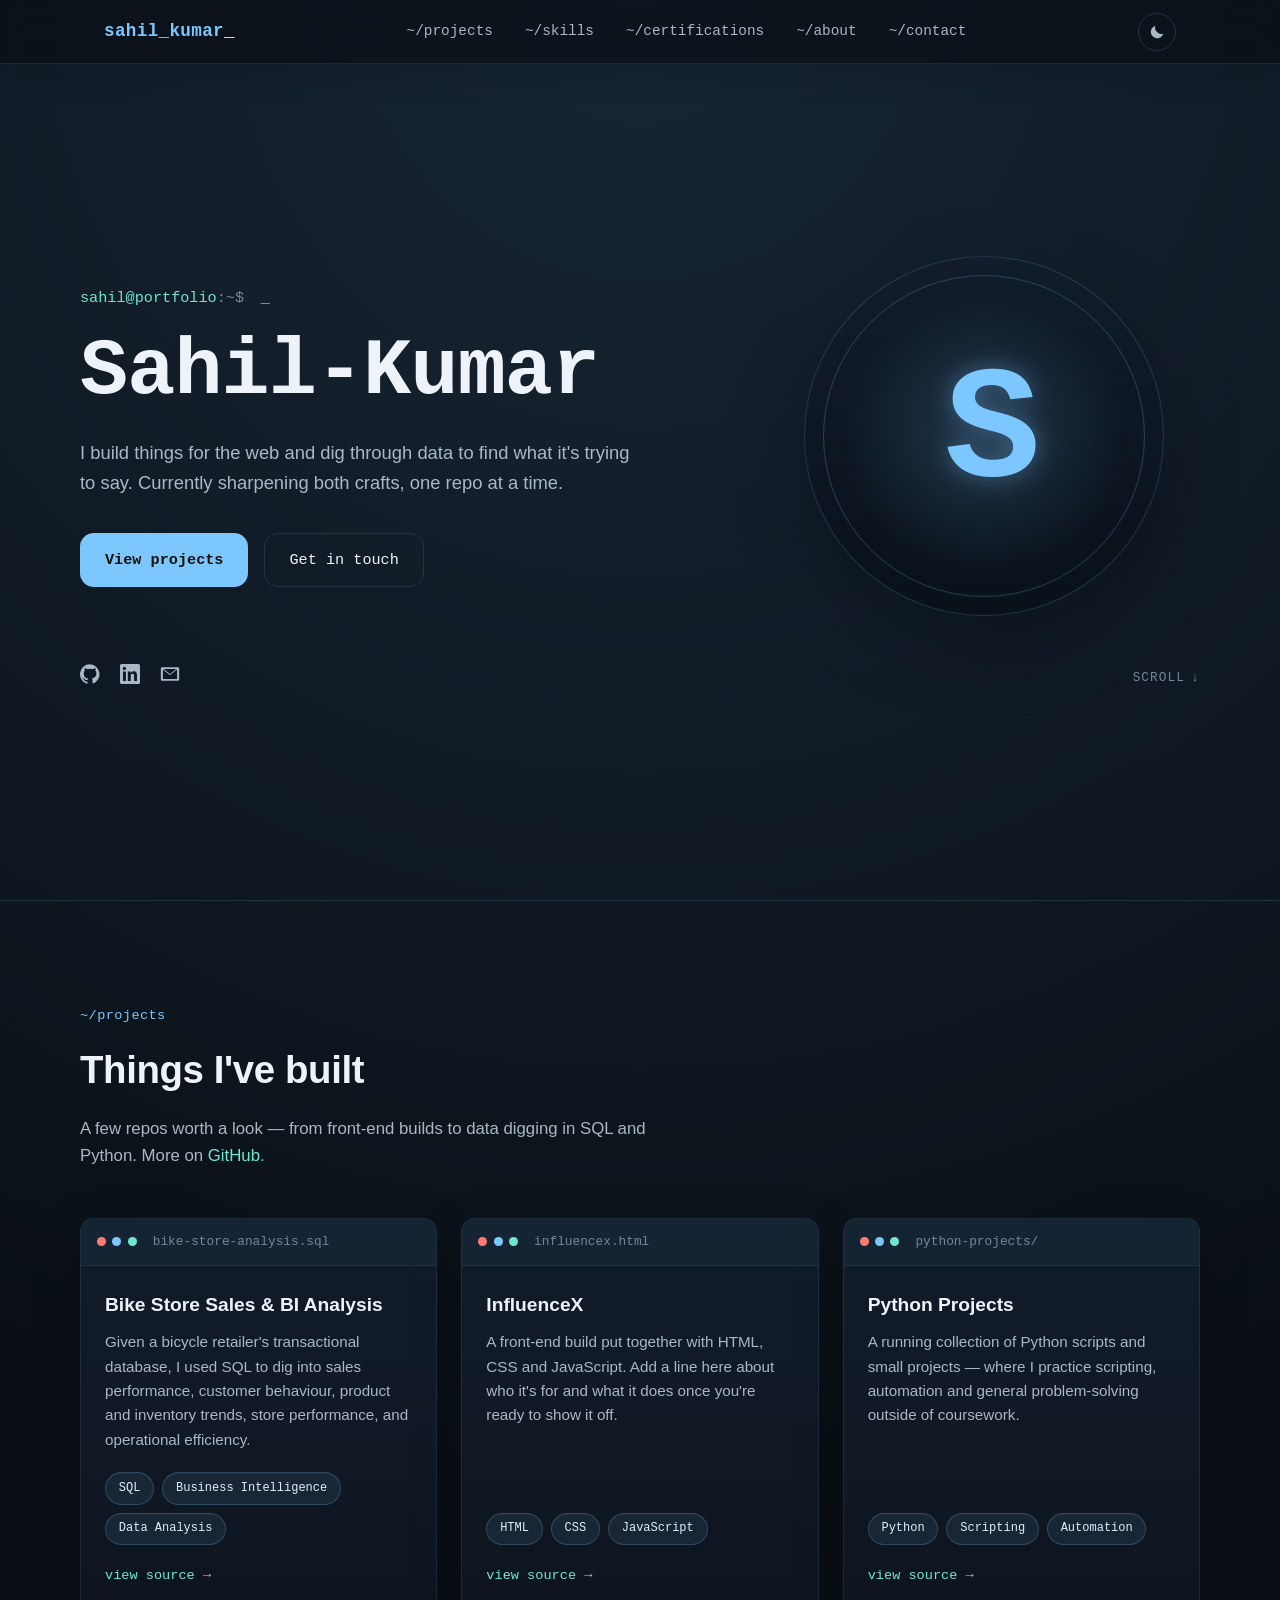
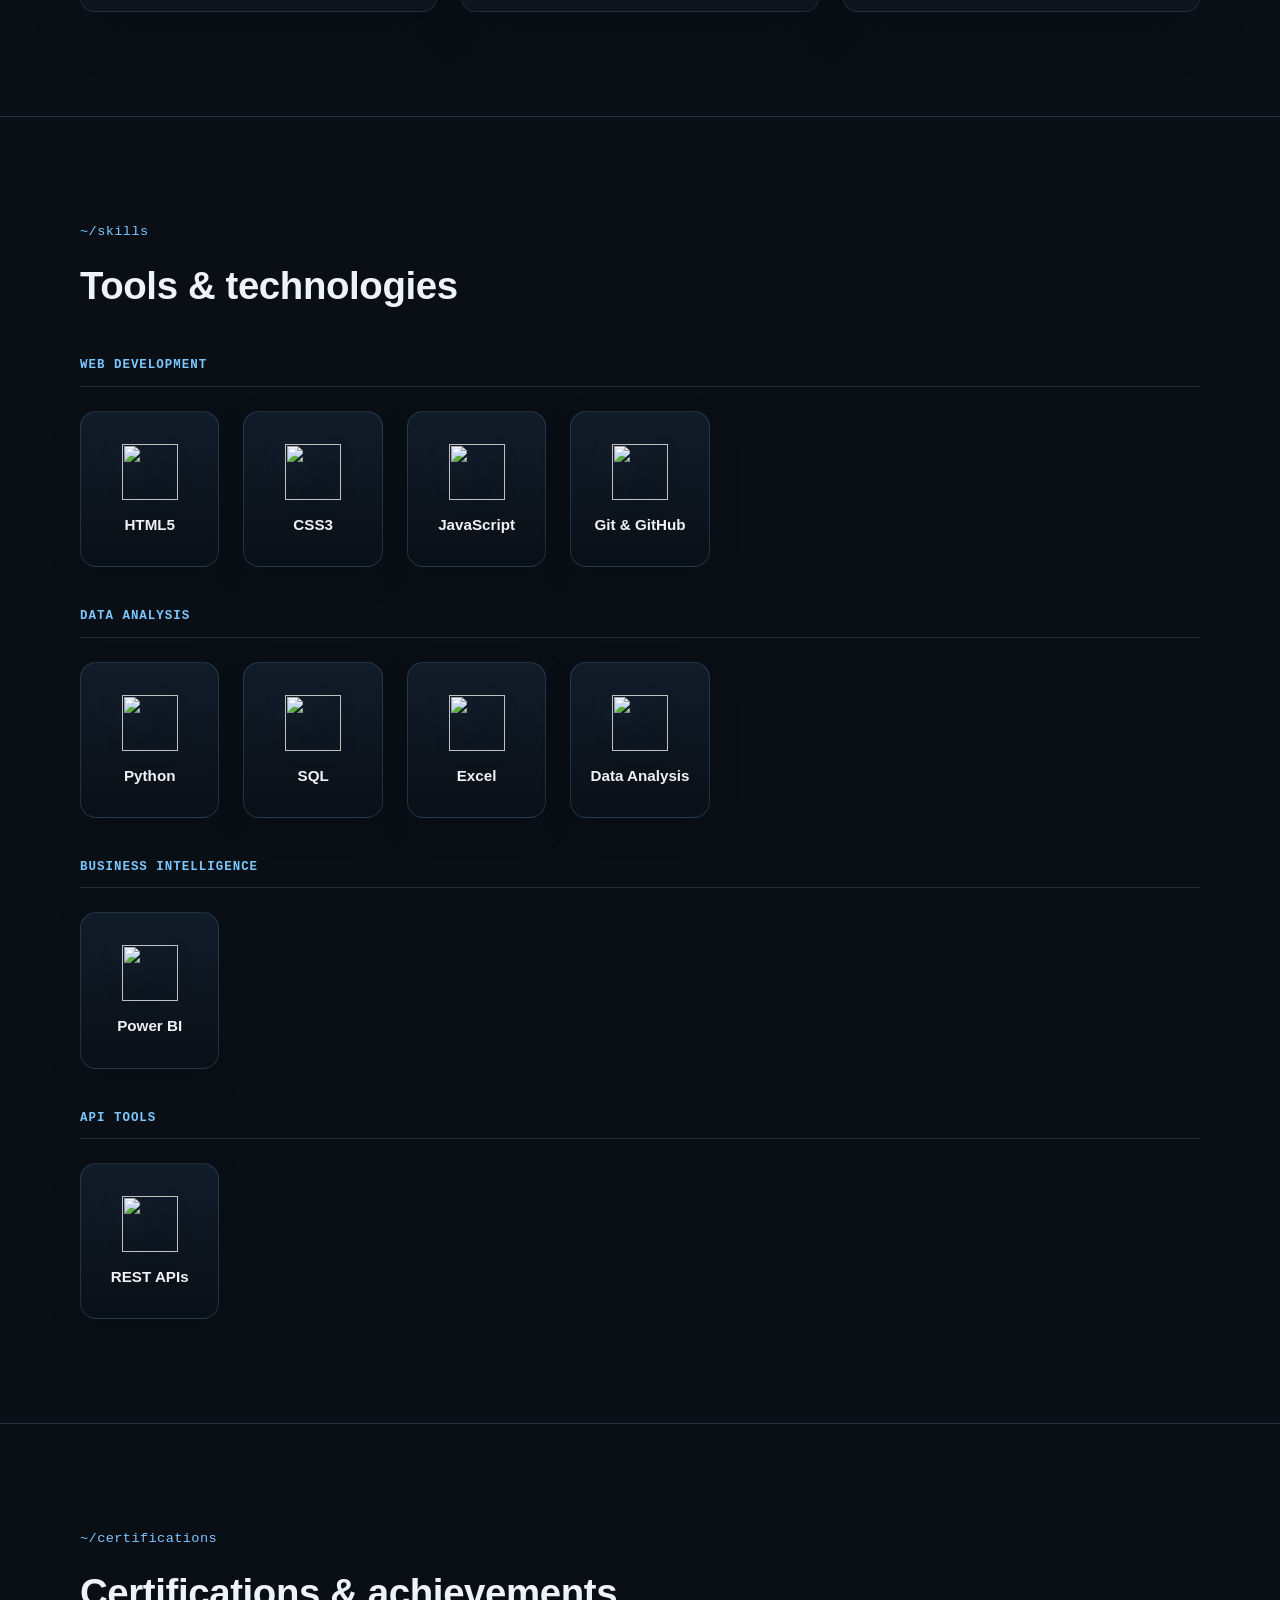
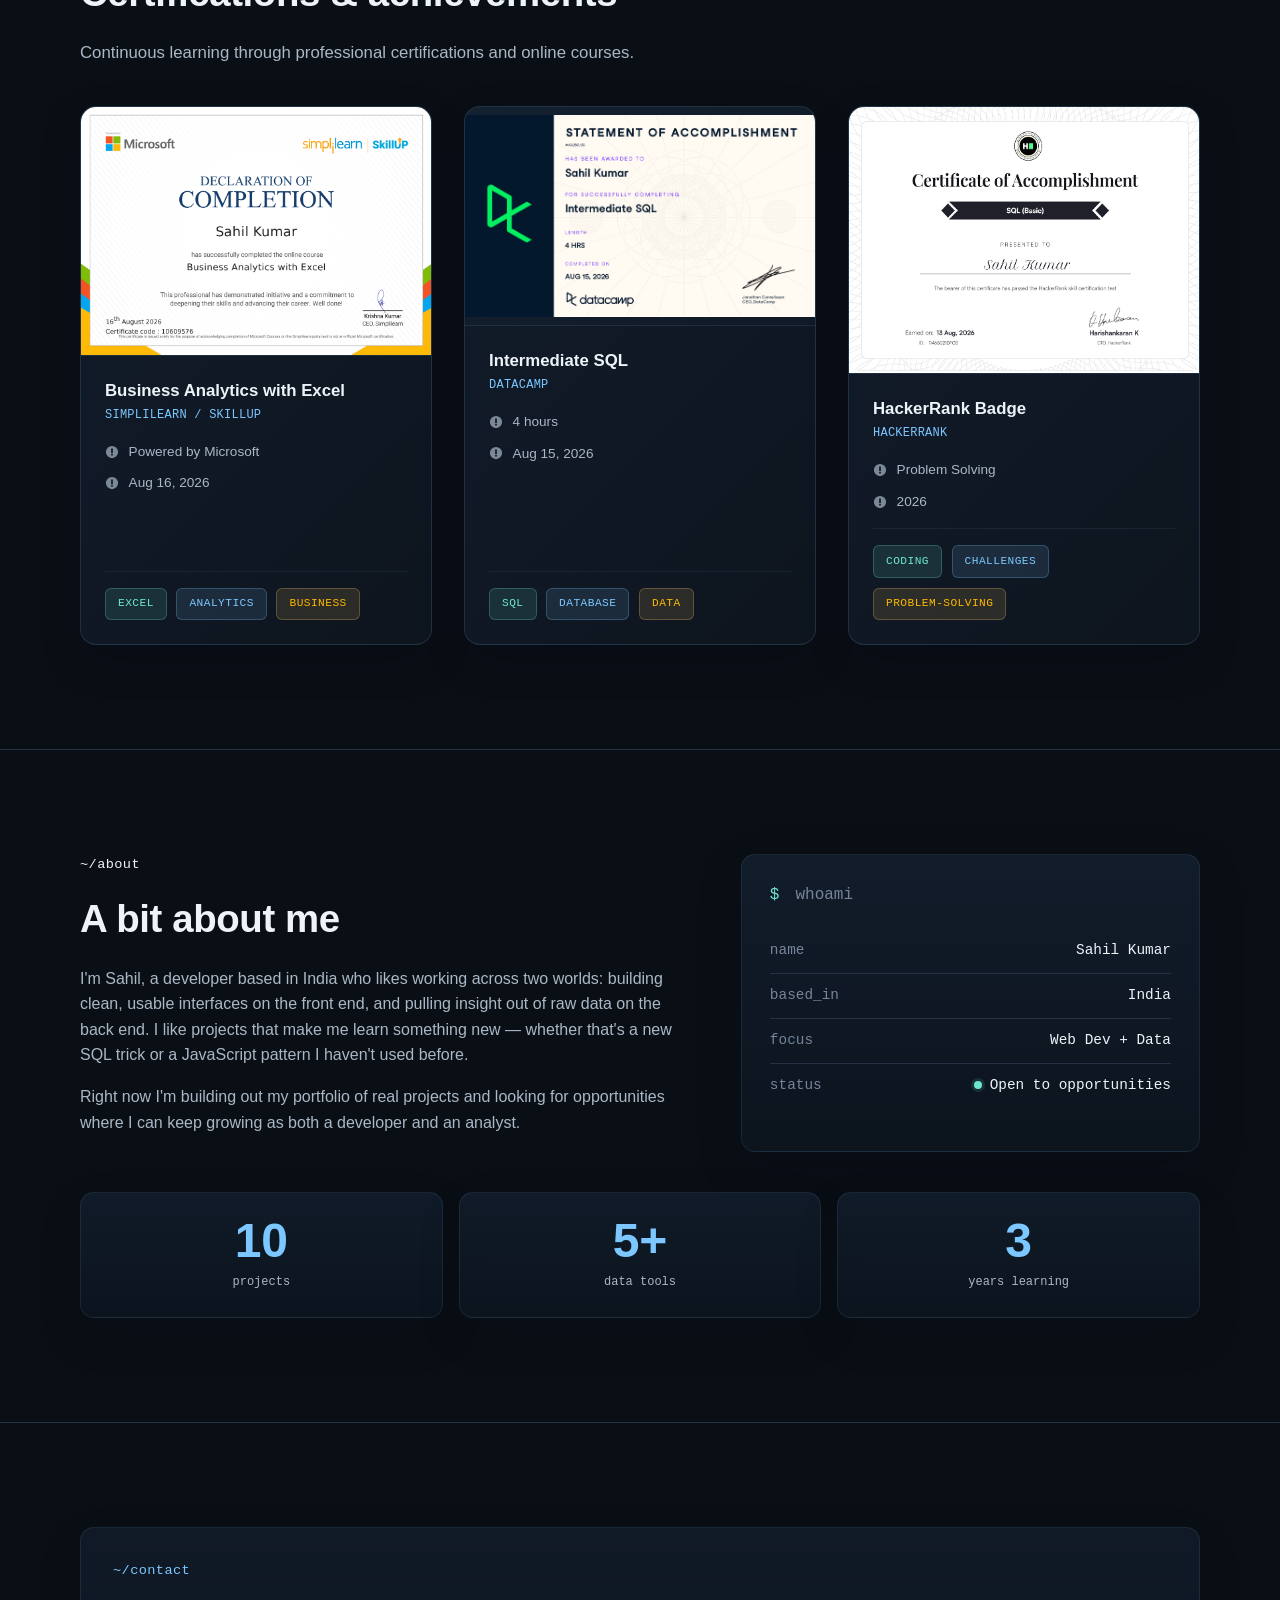
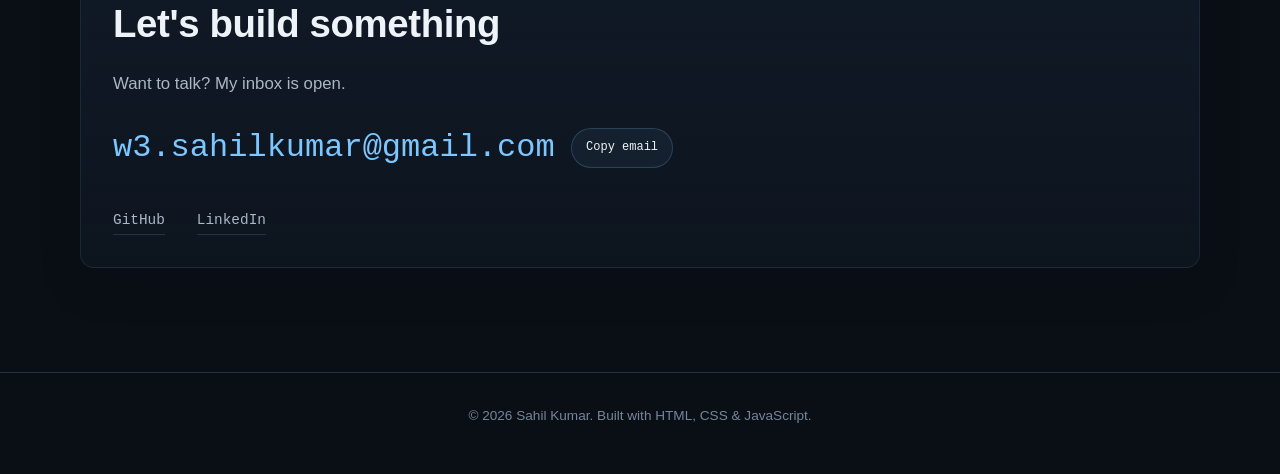
==== commit 06771e32: "Update index.html" ====
--- a/index.html
+++ b/index.html
@@ -13,6 +13,12 @@
 
   <link rel="icon" type="image/png" href="favicon.png" />
   <link rel="apple-touch-icon" href="favicon.png" />
+  <script>
+    (() => {
+      const savedTheme = localStorage.getItem("portfolio-theme");
+      document.documentElement.dataset.theme = savedTheme || "dark";
+    })();
+  </script>
   <link rel="stylesheet" href="style.css" />
 </head>
 <body>
@@ -33,9 +39,21 @@
         <a href="#contact" class="nav__link">~/contact</a>
       </nav>
 
-      <button class="nav__toggle" id="navToggle" aria-expanded="false" aria-controls="navLinks" aria-label="Toggle menu">
-        <span></span><span></span><span></span>
-      </button>
+      <div class="nav__controls">
+        <button class="theme-toggle" id="themeToggle" type="button" aria-label="Switch to light mode" title="Switch to light mode">
+          <svg class="theme-toggle__icon theme-toggle__icon--sun" viewBox="0 0 24 24" width="18" height="18" aria-hidden="true">
+            <circle cx="12" cy="12" r="4" fill="currentColor" />
+            <path fill="none" stroke="currentColor" stroke-linecap="round" stroke-width="1.8" d="M12 2v2m0 16v2M4.93 4.93l1.42 1.42m11.3 11.3 1.42 1.42M2 12h2m16 0h2M4.93 19.07l1.42-1.42m11.3-11.3 1.42-1.42" />
+          </svg>
+          <svg class="theme-toggle__icon theme-toggle__icon--moon" viewBox="0 0 24 24" width="18" height="18" aria-hidden="true">
+            <path fill="currentColor" d="M20.4 14.2A8.5 8.5 0 0 1 9.8 3.6a8.5 8.5 0 1 0 10.6 10.6Z" />
+          </svg>
+          <span class="sr-only" id="themeToggleText">Switch to light mode</span>
+        </button>
+        <button class="nav__toggle" id="navToggle" aria-expanded="false" aria-controls="navLinks" aria-label="Toggle menu">
+          <span></span><span></span><span></span>
+        </button>
+      </div>
     </div>
   </header>
 
@@ -223,7 +241,7 @@
 
           <div class="tool-card reveal">
             <div class="tool-card__icon">
-              <img src="https://cdn.simpleicons.org/github/FFFFFF" alt="" aria-hidden="true" />
+              <img class="tool-logo--github" src="https://cdn.simpleicons.org/github/FFFFFF" alt="" aria-hidden="true" />
             </div>
             <h3 class="tool-card__name">Git &amp; GitHub</h3>
           </div>
--- a/style.css
+++ b/style.css
@@ -1,77 +1,1099 @@
-:root {
-  color-scheme: light;
-}
-
-* {
-  box-sizing: border-box;
-}
-
-body {
-  margin: 0;
-  font-family: Arial, sans-serif;
-  line-height: 1.6;
-  color: #222;
-  background: #f6f7fb;
-}
-
-.hero {
-  text-align: center;
-  padding: 4rem 1rem;
-  background: #111827;
-  color: #fff;
-}
-
-.button {
-  display: inline-block;
-  margin-top: 1rem;
-  padding: 0.6rem 1rem;
-  background: #2563eb;
-  color: #fff;
-  text-decoration: none;
-  border-radius: 6px;
-}
-
-main {
-  max-width: 800px;
-  margin: 0 auto;
-  padding: 2rem 1rem;
-}
-
-.section {
-  background: #fff;
-  padding: 1.25rem;
-  border-radius: 8px;
-  margin-bottom: 1rem;
-  box-shadow: 0 2px 8px rgba(0, 0, 0, 0.05);
-}
-
-.certificate-image {
-  width: 100%;
-  max-width: 700px;
-  height: auto;
-  display: block;
-  margin-top: 0.75rem;
-  border: 1px solid #d1d5db;
-  border-radius: 8px;
-}
-
-.certificate-note {
-  margin: 0.5rem 0 1rem;
-  color: #4b5563;
-}
-
-.certificate-list {
-  display: grid;
-  gap: 1rem;
-}
-
-.certificate-empty {
-  margin: 0.75rem 0 0;
-  color: #b91c1c;
-}
-
-footer {
-  text-align: center;
-  padding: 1rem;
-  color: #4b5563;
-}
+/* =========================================================
+   Sahil Kumar — Portfolio
+   Design: ink-dark developer aesthetic, terminal-prompt motif
+   ========================================================= */
+
+:root {
+  /* Color */
+  --bg: #0a0f16;
+  --bg-elevated: #101923;
+  --surface: #121d2b;
+  --surface-2: #162535;
+  --border: #243244;
+  --text: #edf3f9;
+  --text-muted: #aab7c5;
+  --text-faint: #76859a;
+  --accent: #7cc7ff;
+  --accent-soft: rgba(124, 199, 255, 0.12);
+  --teal: #6fe6d2;
+  --teal-soft: rgba(111, 230, 210, 0.12);
+  --red: #ff7b72;
+
+  /* Type */
+  --font-display: "Space Grotesk", "Segoe UI", sans-serif;
+  --font-body: "Inter", "Segoe UI", sans-serif;
+  --font-mono: "IBM Plex Mono", "SFMono-Regular", Consolas, monospace;
+
+  /* Layout */
+  --max-width: 1120px;
+  --nav-height: 64px;
+  --radius: 14px;
+  --transition: 200ms ease;
+  --theme-transition: background-color 250ms ease, border-color 250ms ease, color 250ms ease, box-shadow 250ms ease;
+}
+
+/* ---------- Light theme ----------
+   Warm, paper-toned light palette — cream surfaces, ink text,
+   burnt-amber + spruce accents so the terminal motif still reads. */
+:root[data-theme="light"] {
+  --bg: #faf7f0;
+  --bg-elevated: #f2ede1;
+  --surface: #ffffff;
+  --surface-2: #f4efe4;
+  --border: #e2dbc9;
+  --text: #211f1a;
+  --text-muted: #5c584e;
+  --text-faint: #8a8577;
+  --accent: #b1650f;
+  --accent-soft: rgba(177, 101, 15, 0.1);
+  --teal: #227b6a;
+  --teal-soft: rgba(34, 123, 106, 0.12);
+  --red: #c0402f;
+}
+
+:root[data-theme="light"] .btn--primary,
+:root[data-theme="light"] .skip-link {
+  color: #fffaf0;
+}
+
+/* Smooth crossfade whenever the theme attribute changes */
+body,
+.nav,
+.project-card,
+.about__card,
+.tag,
+.btn,
+.nav__link,
+.status-dot {
+  transition: var(--theme-transition), var(--transition, none);
+}
+
+/* ---------- Reset ---------- */
+*, *::before, *::after { box-sizing: border-box; }
+html { scroll-behavior: smooth; }
+body {
+  margin: 0;
+  background:
+    radial-gradient(circle at top, rgba(124, 199, 255, 0.12), transparent 28%),
+    linear-gradient(180deg, #091018 0%, var(--bg) 25%, var(--bg) 100%);
+  color: var(--text);
+  font-family: var(--font-body);
+  font-size: 16px;
+  line-height: 1.6;
+  -webkit-font-smoothing: antialiased;
+}
+h1, h2, h3 { font-family: var(--font-display); margin: 0; }
+p { margin: 0 0 1rem; }
+a { color: inherit; text-decoration: none; }
+ul { list-style: none; margin: 0; padding: 0; }
+img { max-width: 100%; display: block; }
+button { font: inherit; background: none; border: none; cursor: pointer; color: inherit; }
+
+.font-mono { font-family: var(--font-mono); }
+
+.sr-only {
+  position: absolute;
+  width: 1px; height: 1px;
+  padding: 0; margin: -1px;
+  overflow: hidden;
+  clip: rect(0, 0, 0, 0);
+  white-space: nowrap;
+  border: 0;
+}
+
+.skip-link {
+  position: absolute;
+  left: -999px;
+  top: 0;
+  background: var(--accent);
+  color: #12141a;
+  padding: 0.75rem 1.25rem;
+  z-index: 1000;
+  border-radius: 0 0 8px 0;
+  font-family: var(--font-mono);
+  font-weight: 600;
+}
+.skip-link:focus {
+  left: 0;
+}
+
+:focus-visible {
+  outline: 2px solid var(--accent);
+  outline-offset: 3px;
+  border-radius: 4px;
+}
+
+.cursor { color: var(--accent); font-weight: 500; }
+.cursor--blink { animation: blink 1s steps(1) infinite; }
+@keyframes blink { 50% { opacity: 0; } }
+
+/* ---------- Layout helpers ---------- */
+.section {
+  padding: 6.5rem 1.5rem;
+  border-top: 1px solid var(--border);
+}
+.section--muted {
+  background: transparent;
+}
+.section__inner {
+  max-width: var(--max-width);
+  margin: 0 auto;
+}
+.section__inner--split {
+  display: grid;
+  grid-template-columns: 1.3fr 1fr;
+  gap: 4rem;
+  align-items: start;
+}
+.eyebrow {
+  color: var(--accent);
+  font-size: 0.85rem;
+  letter-spacing: 0.03em;
+  margin-bottom: 0.75rem;
+}
+.section__title {
+  font-size: clamp(1.75rem, 3vw, 2.4rem);
+  font-weight: 600;
+  margin-bottom: 1rem;
+  letter-spacing: -0.01em;
+}
+.section__lede {
+  color: var(--text-muted);
+  max-width: 620px;
+  font-size: 1.05rem;
+}
+.section__lede a { color: var(--teal); border-bottom: 1px solid transparent; }
+.section__lede a:hover { border-color: var(--teal); }
+
+/* ---------- Reveal-on-scroll ---------- */
+.reveal {
+  opacity: 0;
+  transform: translateY(16px);
+  transition: opacity 600ms ease, transform 600ms ease;
+}
+.reveal.is-visible {
+  opacity: 1;
+  transform: translateY(0);
+}
+@media (prefers-reduced-motion: reduce) {
+  .reveal { opacity: 1; transform: none; transition: none; }
+  html { scroll-behavior: auto; }
+  .cursor--blink { animation: none; }
+}
+
+/* ---------- Nav ---------- */
+.nav {
+  position: fixed;
+  top: 0; left: 0; right: 0;
+  height: var(--nav-height);
+  z-index: 100;
+  background: rgba(10, 15, 22, 0.76);
+  backdrop-filter: blur(12px);
+  -webkit-backdrop-filter: blur(12px);
+  border-bottom: 1px solid rgba(124, 199, 255, 0.12);
+  box-shadow: 0 10px 30px rgba(5, 10, 18, 0.16);
+}
+.nav__inner {
+  max-width: var(--max-width);
+  margin: 0 auto;
+  height: 100%;
+  padding: 0 1.5rem;
+  display: flex;
+  align-items: center;
+  justify-content: space-between;
+}
+.nav__logo {
+  font-family: var(--font-mono);
+  font-weight: 600;
+  font-size: 1.1rem;
+  letter-spacing: 0.02em;
+}
+.nav__logo.is-at-top {
+  color: var(--accent);
+}
+.nav__logo.is-at-top .cursor {
+  color: var(--text);
+}
+.nav__links {
+  display: flex;
+  gap: 2rem;
+}
+.nav__link {
+  font-family: var(--font-mono);
+  font-size: 0.9rem;
+  color: var(--text-muted);
+  transition: color var(--transition);
+  position: relative;
+  padding: 0.25rem 0;
+}
+.nav__link:hover,
+.nav__link.is-active {
+  color: var(--accent);
+}
+.nav__link.is-active::after {
+  content: "";
+  position: absolute;
+  left: 0; right: 0; bottom: -4px;
+  height: 2px;
+  background: var(--accent);
+}
+.nav__controls {
+  display: flex;
+  align-items: center;
+  gap: 0.75rem;
+}
+
+.theme-toggle {
+  position: relative;
+  display: inline-flex;
+  align-items: center;
+  justify-content: center;
+  width: 38px;
+  height: 38px;
+  border-radius: 999px;
+  border: 1px solid var(--border);
+  color: var(--text-muted);
+  transition: border-color var(--transition), color var(--transition), background var(--transition);
+}
+.theme-toggle:hover {
+  border-color: var(--accent);
+  color: var(--accent);
+}
+.theme-toggle__icon {
+  position: absolute;
+  transition: opacity 200ms ease, transform 300ms ease;
+}
+.theme-toggle__icon--sun {
+  opacity: 0;
+  transform: rotate(-60deg) scale(0.6);
+}
+.theme-toggle__icon--moon {
+  opacity: 1;
+  transform: rotate(0) scale(1);
+}
+:root[data-theme="light"] .theme-toggle__icon--sun {
+  opacity: 1;
+  transform: rotate(0) scale(1);
+}
+:root[data-theme="light"] .theme-toggle__icon--moon {
+  opacity: 0;
+  transform: rotate(60deg) scale(0.6);
+}
+
+.nav__toggle {
+  display: none;
+  flex-direction: column;
+  gap: 5px;
+  padding: 0.5rem;
+}
+.nav__toggle span {
+  width: 22px;
+  height: 2px;
+  background: var(--text);
+  transition: transform var(--transition), opacity var(--transition);
+}
+.nav__toggle[aria-expanded="true"] span:nth-child(1) { transform: translateY(7px) rotate(45deg); }
+.nav__toggle[aria-expanded="true"] span:nth-child(2) { opacity: 0; }
+.nav__toggle[aria-expanded="true"] span:nth-child(3) { transform: translateY(-7px) rotate(-45deg); }
+
+/* ---------- Hero ---------- */
+.hero {
+  min-height: 100vh;
+  display: flex;
+  flex-direction: column;
+  justify-content: center;
+  padding: calc(var(--nav-height) + 2rem) 1.5rem 3rem;
+  position: relative;
+}
+.hero__inner {
+  max-width: var(--max-width);
+  margin: 0 auto;
+  width: 100%;
+  display: grid;
+  grid-template-columns: minmax(0, 1.2fr) minmax(280px, 0.8fr);
+  align-items: center;
+  gap: 2.5rem;
+}
+.hero__content {
+  width: 100%;
+}
+.hero__prompt {
+  color: var(--text-muted);
+  font-size: 0.95rem;
+  margin-bottom: 1.25rem;
+  min-height: 1.4em;
+}
+.hero__prompt-user { color: var(--teal); }
+.hero__prompt-sep { color: var(--text-faint); margin-right: 0.5em; }
+#typedRole { color: var(--text); }
+
+.hero__name {
+  font-family: var(--font-mono);
+  font-size: clamp(2.5rem, 7.5vw, 5rem);
+  font-weight: 600;
+  letter-spacing: -0.01em;
+  line-height: 1.05;
+  margin-bottom: 1.5rem;
+  transition: color 180ms ease;
+}
+.hero__name:hover,
+.hero__name:focus-visible {
+  color: var(--accent);
+}
+.hero__name-hyphen {
+  color: var(--accent);
+}
+.hero__tagline {
+  max-width: 560px;
+  font-size: 1.15rem;
+  color: var(--text-muted);
+  margin-bottom: 2.25rem;
+}
+.hero__actions {
+  display: flex;
+  gap: 1rem;
+  flex-wrap: wrap;
+}
+.hero__visual {
+  display: flex;
+  justify-content: center;
+  align-items: center;
+}
+.profile-card {
+  position: relative;
+  width: min(100%, 360px);
+  aspect-ratio: 1;
+  background: linear-gradient(180deg, rgba(18, 29, 43, 0.95), rgba(9, 16, 24, 0.95));
+  border: 1px solid rgba(124, 199, 255, 0.18);
+  border-radius: 50%;
+  overflow: hidden;
+  box-shadow: 0 28px 70px rgba(3, 8, 16, 0.34);
+}
+.profile-card::before {
+  content: "";
+  position: absolute;
+  inset: 18px;
+  border-radius: 50%;
+  border: 1px solid rgba(124, 199, 255, 0.24);
+}
+.profile-glow {
+  position: absolute;
+  inset: 0;
+  background: radial-gradient(circle at center, rgba(124, 199, 255, 0.18), transparent 56%);
+}
+.profile-monogram {
+  position: absolute;
+  inset: 0;
+  display: flex;
+  align-items: center;
+  justify-content: center;
+  font-family: var(--font-mono);
+  font-size: clamp(7rem, 16vw, 10rem);
+  font-weight: 700;
+  line-height: 0.8;
+  letter-spacing: -0.12em;
+  color: var(--accent);
+  text-shadow: 0 0 25px rgba(124, 199, 255, 0.38);
+  transform: translate(-1px, -3px);
+}
+
+.btn {
+  font-family: var(--font-mono);
+  font-size: 0.95rem;
+  padding: 0.85rem 1.5rem;
+  border-radius: var(--radius);
+  border: 1px solid transparent;
+  transition: transform var(--transition), border-color var(--transition), background var(--transition);
+  display: inline-block;
+}
+.btn--primary {
+  background: var(--accent);
+  color: #16130a;
+  font-weight: 600;
+}
+.btn--primary:hover { transform: translateY(-2px); }
+.btn--ghost {
+  border-color: var(--border);
+  color: var(--text);
+}
+.btn--ghost:hover {
+  border-color: var(--accent);
+  color: var(--accent);
+}
+
+.hero__footer {
+  max-width: var(--max-width);
+  margin: 3rem auto 0;
+  width: 100%;
+  display: flex;
+  align-items: center;
+  justify-content: space-between;
+  flex-wrap: wrap;
+  gap: 1.5rem;
+}
+
+.social-row {
+  display: flex;
+  gap: 1.25rem;
+}
+.social-row a {
+  color: var(--text-muted);
+  transition: color var(--transition);
+  display: inline-flex;
+}
+.social-row a:hover { color: var(--accent); }
+
+.scroll-cue {
+  color: var(--text-faint);
+  font-size: 0.8rem;
+  letter-spacing: 0.08em;
+  text-transform: uppercase;
+  display: inline-flex;
+  align-items: center;
+  gap: 0.4rem;
+}
+.scroll-cue__arrow {
+  display: inline-block;
+  animation: bob 1.8s ease-in-out infinite;
+}
+@keyframes bob {
+  0%, 100% { transform: translateY(0); }
+  50% { transform: translateY(4px); }
+}
+@media (prefers-reduced-motion: reduce) {
+  .scroll-cue__arrow { animation: none; }
+}
+
+/* ---------- Project cards ---------- */
+.project-grid {
+  display: grid;
+  grid-template-columns: repeat(auto-fit, minmax(260px, 1fr));
+  gap: 1.5rem;
+  margin-top: 3rem;
+}
+.project-card {
+  background: linear-gradient(180deg, rgba(18, 29, 43, 0.98), rgba(14, 21, 31, 0.98));
+  border: 1px solid rgba(124, 199, 255, 0.12);
+  border-radius: var(--radius);
+  overflow: hidden;
+  display: flex;
+  flex-direction: column;
+  transition: border-color var(--transition), transform var(--transition), box-shadow var(--transition);
+  box-shadow: 0 18px 50px rgba(2, 6, 12, 0.2);
+}
+.project-card:hover {
+  border-color: rgba(124, 199, 255, 0.55);
+  transform: translateY(-4px);
+  box-shadow: 0 24px 60px rgba(4, 11, 20, 0.25);
+}
+.project-card__bar {
+  display: flex;
+  align-items: center;
+  gap: 0.4rem;
+  padding: 0.8rem 1rem;
+  background: rgba(22, 37, 53, 0.9);
+  border-bottom: 1px solid rgba(124, 199, 255, 0.08);
+}
+.dot { width: 9px; height: 9px; border-radius: 50%; display: inline-block; }
+.dot--red { background: var(--red); }
+.dot--amber { background: var(--accent); }
+.dot--green { background: var(--teal); }
+.project-card__filename {
+  margin-left: 0.6rem;
+  font-size: 0.8rem;
+  color: var(--text-faint);
+}
+.project-card__body {
+  padding: 1.5rem;
+  display: flex;
+  flex-direction: column;
+  flex: 1;
+}
+.project-card__title {
+  font-size: 1.2rem;
+  font-weight: 600;
+  margin-bottom: 0.6rem;
+}
+.project-card__desc {
+  color: var(--text-muted);
+  font-size: 0.95rem;
+  margin-bottom: 1.25rem;
+  flex: 1;
+}
+.project-card__link {
+  font-size: 0.85rem;
+  color: var(--teal);
+  align-self: flex-start;
+}
+.project-card__link:hover { color: var(--accent); }
+
+.tag-list {
+  display: flex;
+  flex-wrap: wrap;
+  gap: 0.5rem;
+  margin-bottom: 1.25rem;
+}
+.tag {
+  font-family: var(--font-mono);
+  font-size: 0.75rem;
+  padding: 0.36rem 0.8rem;
+  border-radius: 999px;
+  background: rgba(124, 199, 255, 0.09);
+  color: #dfeeff;
+  border: 1px solid rgba(124, 199, 255, 0.22);
+  box-shadow: inset 0 1px 0 rgba(255,255,255,0.04);
+}
+
+/* ---------- Skills / Tools ---------- */
+.tools-grid {
+  display: grid;
+  grid-template-columns: repeat(auto-fit, minmax(120px, 1fr));
+  gap: 1.5rem;
+  margin-top: 2.5rem;
+}
+
+.tools-group-title {
+  grid-column: 1 / -1;
+  margin: 1rem 0 0;
+  padding-bottom: 0.6rem;
+  border-bottom: 1px solid rgba(124, 199, 255, 0.16);
+  color: var(--accent);
+  font-family: var(--font-mono);
+  font-size: 0.78rem;
+  font-weight: 600;
+  letter-spacing: 0.08em;
+  text-transform: uppercase;
+}
+
+.tools-group-title:first-child {
+  margin-top: 0;
+}
+
+.tool-card {
+  display: flex;
+  flex-direction: column;
+  align-items: center;
+  justify-content: center;
+  gap: 1rem;
+  padding: 2rem 1rem;
+  background: linear-gradient(180deg, rgba(18, 29, 43, 0.96), rgba(10, 16, 23, 0.98));
+  border: 1px solid rgba(124, 199, 255, 0.18);
+  border-radius: 16px;
+  box-shadow: 0 12px 30px rgba(2, 7, 14, 0.16);
+  transition: transform 180ms ease, border-color 180ms ease, box-shadow 200ms ease;
+  cursor: pointer;
+  text-align: center;
+}
+
+.tool-card:hover {
+  transform: translateY(-6px);
+  border-color: rgba(124, 199, 255, 0.4);
+  box-shadow: 0 20px 50px rgba(124, 199, 255, 0.12);
+}
+
+.tool-card__icon {
+  width: 56px;
+  height: 56px;
+  display: flex;
+  align-items: center;
+  justify-content: center;
+  flex-shrink: 0;
+}
+
+.tool-card__icon img {
+  width: 100%;
+  height: 100%;
+  object-fit: contain;
+  filter: drop-shadow(0 4px 12px rgba(124, 199, 255, 0.1));
+  transition: filter 180ms ease;
+}
+
+.tool-card:hover .tool-card__icon img {
+  filter: drop-shadow(0 6px 20px rgba(124, 199, 255, 0.25));
+}
+
+.tool-card:hover .tool-logo--powerbi {
+}
+
+.tool-card__name {
+  font-family: var(--font-display);
+  font-size: 0.95rem;
+  font-weight: 600;
+  color: var(--text);
+  margin: 0;
+  line-height: 1.2;
+  transition: color 180ms ease;
+}
+
+.tool-card:hover .tool-card__name {
+  color: var(--accent);
+}
+
+/* ---------- Certifications ---------- */
+.certifications-grid {
+  display: grid;
+  grid-template-columns: repeat(3, 1fr);
+  gap: 2rem;
+  margin-top: 2.5rem;
+}
+
+.certifications-grid .cert-card:first-child {
+  grid-column: auto;
+  max-width: none;
+  justify-self: auto;
+}
+
+.cert-card {
+  display: flex;
+  flex-direction: column;
+  background: linear-gradient(135deg, rgba(18, 29, 43, 0.98), rgba(14, 21, 31, 0.98));
+  border: 1px solid rgba(124, 199, 255, 0.15);
+  border-radius: 16px;
+  overflow: hidden;
+  box-shadow: 0 16px 40px rgba(2, 7, 14, 0.2);
+  transition: transform 400ms cubic-bezier(0.23, 1, 0.320, 1), border-color 300ms ease, box-shadow 300ms ease;
+  position: relative;
+}
+
+.cert-card__image-container {
+  position: relative;
+  width: 100%;
+  aspect-ratio: 16 / 10;
+  background: linear-gradient(135deg, rgba(22, 37, 53, 0.5), rgba(18, 29, 43, 0.5));
+  border-bottom: 1px solid rgba(124, 199, 255, 0.1);
+  overflow: visible;
+  display: flex;
+  align-items: center;
+  justify-content: center;
+  perspective: 1000px;
+}
+
+.cert-card__image {
+  width: 100%;
+  height: 100%;
+  object-fit: contain;
+  object-position: center;
+  transition: transform 400ms cubic-bezier(0.23, 1, 0.320, 1);
+  cursor: pointer;
+  position: relative;
+}
+
+.cert-card__zoom-btn {
+  display: none;
+}
+
+@media (hover: hover) and (pointer: fine) {
+  .cert-card__image:hover {
+    transform: rotateX(2deg) rotateY(2deg);
+  }
+}
+
+.cert-card__info {
+  padding: 1.5rem;
+  flex: 1;
+  display: flex;
+  flex-direction: column;
+}
+
+.cert-card__title {
+  font-family: var(--font-display);
+  font-size: 1.05rem;
+  font-weight: 600;
+  margin: 0 0 0.25rem 0;
+  color: var(--text);
+  line-height: 1.3;
+}
+
+.cert-card__issuer {
+  font-family: var(--font-mono);
+  font-size: 0.75rem;
+  color: var(--accent);
+  margin: 0 0 1rem 0;
+  letter-spacing: 0.02em;
+  text-transform: uppercase;
+}
+
+.cert-card__details {
+  display: flex;
+  flex-direction: column;
+  gap: 0.6rem;
+  margin-bottom: 1rem;
+  flex: 1;
+}
+
+.cert-detail {
+  display: flex;
+  align-items: center;
+  gap: 0.6rem;
+  font-size: 0.85rem;
+  color: var(--text-muted);
+}
+
+.cert-detail svg {
+  flex-shrink: 0;
+  opacity: 0.7;
+}
+
+.cert-card__tags {
+  display: flex;
+  flex-wrap: wrap;
+  gap: 0.6rem;
+  padding-top: 1rem;
+  border-top: 1px solid rgba(124, 199, 255, 0.08);
+}
+
+.cert-badge {
+  font-family: var(--font-mono);
+  font-size: 0.7rem;
+  padding: 0.4rem 0.75rem;
+  border-radius: 6px;
+  background: rgba(111, 230, 210, 0.12);
+  color: var(--teal);
+  border: 1px solid rgba(111, 230, 210, 0.25);
+  text-transform: uppercase;
+  letter-spacing: 0.04em;
+  font-weight: 500;
+}
+
+.cert-badge:nth-child(2) {
+  background: rgba(124, 199, 255, 0.12);
+  color: var(--accent);
+  border-color: rgba(124, 199, 255, 0.25);
+}
+
+.cert-badge:nth-child(3) {
+  background: rgba(255, 200, 100, 0.12);
+  color: #FFB800;
+  border-color: rgba(255, 200, 100, 0.25);
+}
+
+/* ---------- Certificate Modal / Lightbox ---------- */
+.cert-modal {
+  position: fixed;
+  top: 0;
+  left: 0;
+  right: 0;
+  bottom: 0;
+  z-index: 1000;
+  opacity: 0;
+  pointer-events: none;
+  transition: opacity 300ms ease;
+}
+
+.cert-modal.is-open {
+  opacity: 1;
+  pointer-events: auto;
+}
+
+.cert-modal__overlay {
+  position: absolute;
+  inset: 0;
+  background: rgba(0, 0, 0, 0.85);
+  backdrop-filter: blur(8px);
+  -webkit-backdrop-filter: blur(8px);
+}
+
+.cert-modal__content {
+  position: absolute;
+  inset: 0;
+  display: flex;
+  align-items: center;
+  justify-content: center;
+  padding: 1.5rem;
+}
+
+.cert-modal__image {
+  max-width: 90vw;
+  max-height: 90vh;
+  width: auto;
+  height: auto;
+  object-fit: contain;
+  border-radius: 12px;
+  box-shadow: 0 25px 80px rgba(0, 0, 0, 0.5);
+  animation: zoomIn 300ms ease;
+}
+
+@keyframes zoomIn {
+  from {
+    opacity: 0;
+    transform: scale(0.8);
+  }
+  to {
+    opacity: 1;
+    transform: scale(1);
+  }
+}
+
+.cert-modal__close {
+  position: absolute;
+  top: 1.5rem;
+  right: 1.5rem;
+  width: 44px;
+  height: 44px;
+  border-radius: 999px;
+  background: rgba(255, 255, 255, 0.1);
+  border: 1px solid rgba(255, 255, 255, 0.2);
+  color: var(--text);
+  display: flex;
+  align-items: center;
+  justify-content: center;
+  cursor: pointer;
+  transition: all 200ms ease;
+  z-index: 1001;
+  backdrop-filter: blur(8px);
+  -webkit-backdrop-filter: blur(8px);
+}
+
+.cert-modal__close:hover {
+  background: rgba(255, 255, 255, 0.15);
+  border-color: rgba(255, 255, 255, 0.4);
+  transform: rotate(90deg);
+}
+
+.stats-grid {
+  display: grid;
+  grid-template-columns: repeat(3, minmax(150px, 1fr));
+  gap: 1rem;
+  max-width: var(--max-width);
+  margin: 2.5rem auto 0;
+}
+.stat-item {
+  display: flex;
+  flex-direction: column;
+  align-items: center;
+  justify-content: center;
+  padding: 1.5rem 1rem;
+  background: linear-gradient(180deg, rgba(18, 29, 43, 0.9), rgba(12, 20, 30, 0.96));
+  border: 1px solid rgba(124, 199, 255, 0.1);
+  border-radius: var(--radius);
+  box-shadow: 0 18px 45px rgba(2, 7, 14, 0.12);
+}
+.stat-number {
+  font-family: var(--font-display);
+  font-size: clamp(2rem, 4vw, 3rem);
+  font-weight: 700;
+  color: var(--accent);
+  line-height: 1;
+}
+.stat-label {
+  margin-top: 0.5rem;
+  color: var(--text-muted);
+  font-family: var(--font-mono);
+  font-size: 0.75rem;
+  text-transform: lowercase;
+}
+
+/* ---------- About ---------- */
+.about__text p { color: var(--text-muted); }
+.about__text p:first-of-type { color: var(--text); }
+
+.about__card {
+  background: linear-gradient(180deg, rgba(18, 29, 43, 0.98), rgba(12, 20, 30, 0.98));
+  border: 1px solid rgba(124, 199, 255, 0.1);
+  border-radius: var(--radius);
+  padding: 1.75rem;
+  box-shadow: 0 18px 45px rgba(2, 7, 14, 0.18);
+}
+.about__card-line { color: var(--text-faint); margin-bottom: 1.25rem; }
+.about__card-key { color: var(--teal); margin-right: 0.4em; }
+.about__facts div {
+  display: flex;
+  justify-content: space-between;
+  gap: 1rem;
+  padding: 0.65rem 0;
+  border-top: 1px solid var(--border);
+  font-size: 0.9rem;
+}
+.about__facts div:first-child { border-top: none; }
+.about__facts dt { color: var(--text-faint); }
+.about__facts dd { margin: 0; color: var(--text); text-align: right; }
+.about__status { display: flex; align-items: center; gap: 0.5rem; }
+.status-dot {
+  width: 8px; height: 8px;
+  border-radius: 50%;
+  background: var(--teal);
+  box-shadow: 0 0 0 3px var(--teal-soft);
+  display: inline-block;
+}
+
+/* ---------- Contact ---------- */
+.section--contact {
+  text-align: left;
+}
+.contact__row {
+  display: flex;
+  align-items: center;
+  gap: 1rem;
+  flex-wrap: wrap;
+  margin: 1.5rem 0 2rem;
+}
+.contact__email {
+  display: inline-block;
+  font-family: var(--font-mono);
+  font-size: clamp(1.3rem, 4vw, 2rem);
+  color: var(--accent);
+  max-width: 100%;
+  overflow-wrap: anywhere;
+  border-bottom: 1px solid transparent;
+  transition: border-color var(--transition);
+}
+.contact__email:hover { border-color: var(--accent); }
+.copy-email-btn {
+  border: 1px solid rgba(124, 199, 255, 0.2);
+  background: rgba(124, 199, 255, 0.06);
+  color: var(--text);
+  border-radius: 999px;
+  padding: 0.6rem 0.9rem;
+  cursor: pointer;
+  font-size: 0.75rem;
+  transition: all 180ms ease;
+}
+.copy-email-btn:hover {
+  border-color: rgba(124, 199, 255, 0.4);
+  color: var(--accent);
+}
+.copy-email-btn.is-copied {
+  background: rgba(111, 230, 210, 0.12);
+  border-color: rgba(111, 230, 210, 0.45);
+  color: var(--teal);
+}
+
+.section--contact .section__inner {
+  background: linear-gradient(180deg, rgba(18, 29, 43, 0.8), rgba(18, 29, 43, 0.42));
+  border: 1px solid rgba(124, 199, 255, 0.1);
+  border-radius: var(--radius);
+  padding: 2rem;
+  box-shadow: 0 18px 45px rgba(2, 7, 14, 0.12);
+}
+
+.social-row--contact {
+  gap: 2rem;
+}
+.social-row--contact a {
+  font-family: var(--font-mono);
+  font-size: 0.9rem;
+  color: var(--text-muted);
+  border-bottom: 1px solid var(--border);
+  padding-bottom: 2px;
+}
+.social-row--contact a:hover {
+  color: var(--accent);
+  border-color: var(--accent);
+}
+
+/* ---------- Footer ---------- */
+.footer {
+  text-align: center;
+  padding: 2rem 1.5rem;
+  color: var(--text-faint);
+  font-size: 0.85rem;
+  border-top: 1px solid var(--border);
+}
+
+/* ---------- Responsive ---------- */
+@media (max-width: 860px) {
+  .hero {
+    min-height: auto;
+  }
+  .hero__inner {
+    grid-template-columns: 1fr;
+    gap: 2rem;
+  }
+  .hero__visual {
+    order: -1;
+  }
+  .profile-card {
+    width: min(72vw, 320px);
+  }
+
+  .section__inner--split {
+    grid-template-columns: 1fr;
+    gap: 2.5rem;
+  }
+
+  .stats-grid {
+    grid-template-columns: repeat(2, minmax(140px, 1fr));
+  }
+}
+
+@media (max-width: 840px) {
+  .nav__links {
+    position: fixed;
+    top: var(--nav-height);
+    left: 0; right: 0;
+    background: var(--bg-elevated);
+    border-bottom: 1px solid var(--border);
+    flex-direction: column;
+    gap: 0;
+    padding: 0.5rem 0;
+    transform: translateY(-8px);
+    opacity: 0;
+    pointer-events: none;
+    transition: opacity var(--transition), transform var(--transition);
+  }
+  .nav__links.is-open {
+    opacity: 1;
+    transform: translateY(0);
+    pointer-events: auto;
+  }
+  .nav__link {
+    padding: 0.9rem 1.5rem;
+    width: 100%;
+  }
+  .nav__toggle { display: flex; }
+
+  .nav__inner {
+    padding: 0 1rem;
+  }
+
+  .hero__footer { flex-direction: column; align-items: flex-start; }
+}
+
+@media (max-width: 640px) {
+  .hero {
+    padding: calc(var(--nav-height) + 1.25rem) 1.25rem 2.5rem;
+  }
+  .hero__actions {
+    width: 100%;
+  }
+  .hero__actions .btn {
+    width: 100%;
+    text-align: center;
+  }
+
+  .project-grid,
+  .tools-grid,
+  .certifications-grid {
+    grid-template-columns: 1fr;
+  }
+
+  .tools-grid {
+    grid-template-columns: repeat(auto-fit, minmax(100px, 1fr));
+  }
+
+  .certifications-grid {
+    grid-template-columns: 1fr;
+  }
+
+  .social-row,
+  .social-row--contact {
+    flex-wrap: wrap;
+    row-gap: 0.75rem;
+  }
+
+  .section--contact .section__inner {
+    padding: 1.25rem;
+  }
+}
+
+@media (max-width: 480px) {
+  .section { padding: 4.5rem 1.25rem; }
+
+  .hero__prompt {
+    font-size: 0.82rem;
+  }
+
+  .stats-grid {
+    grid-template-columns: 1fr;
+  }
+}
